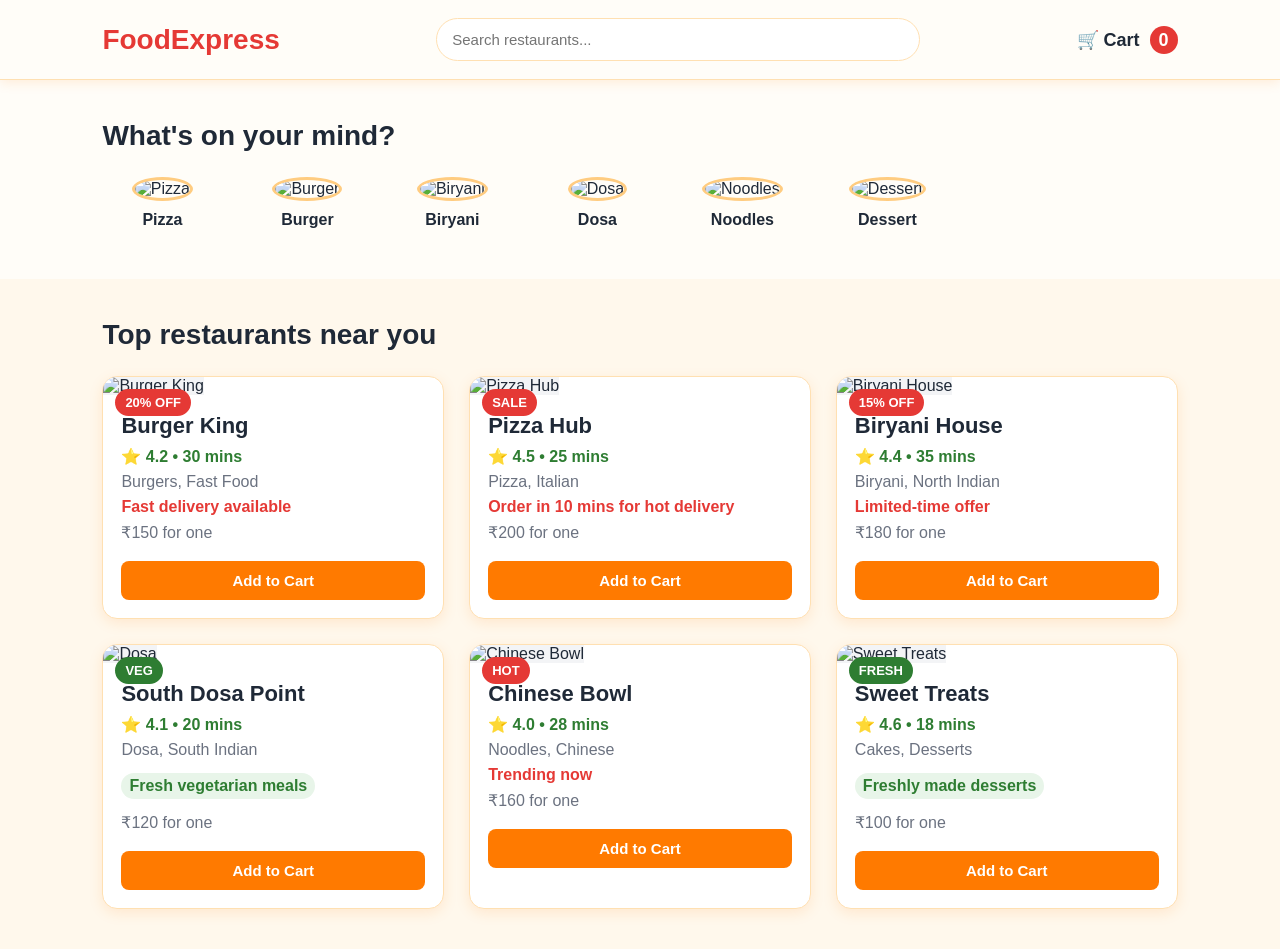
==== index.html @ c5f74e5d "complete swiggy ui clone" ====
<!DOCTYPE html>
<html lang="en">
<head>
  <meta charset="UTF-8" />
  <meta name="viewport" content="width=device-width, initial-scale=1.0" />
  <title>Food Delivery Website</title>
  <link rel="stylesheet" href="style.css" />
  <script src="script.js" defer></script>
</head>
<body>

  <header class="navbar">
    <div class="logo">FoodExpress</div>

    <div class="search-box">
      <input type="text" id="searchInput" placeholder="Search restaurants..." />
    </div>

    <div class="cart" onclick="toggleCart()">
      🛒 Cart <span id="cartCount">0</span>
    </div>
  </header>

  <div class="cart-box" id="cartBox">
    <div class="cart-header">
      <h2>Your Cart</h2>
      <button onclick="toggleCart()" class="close-btn">X</button>
    </div>

    <div id="cartItems">
      <p class="empty-cart">Your cart is empty.</p>
    </div>
  </div>

  <section class="categories">
    <h2>What's on your mind?</h2>

    <div class="category-container">
      <div class="category-card">
        <img src="https://images.unsplash.com/photo-1513104890138-7c749659a591?w=400&auto=format&fit=crop" alt="Pizza">
        <p>Pizza</p>
      </div>

      <div class="category-card">
        <img src="https://images.unsplash.com/photo-1568901346375-23c9450c58cd?w=400&auto=format&fit=crop" alt="Burger">
        <p>Burger</p>
      </div>

      <div class="category-card">
        <img src="https://images.unsplash.com/photo-1589302168068-964664d93dc0?w=400&auto=format&fit=crop" alt="Biryani">
        <p>Biryani</p>
      </div>

      <div class="category-card">
        <img src="https://images.unsplash.com/photo-1630383249896-424e482df921?w=400&auto=format&fit=crop" alt="Dosa">
        <p>Dosa</p>
      </div>

      <div class="category-card">
        <img src="https://images.unsplash.com/photo-1563379926898-05f4575a45d8?w=400&auto=format&fit=crop" alt="Noodles">
        <p>Noodles</p>
      </div>

      <div class="category-card">
        <img src="https://images.unsplash.com/photo-1551024506-0bccd828d307?w=400&auto=format&fit=crop" alt="Dessert">
        <p>Dessert</p>
      </div>
    </div>
  </section>

  <section class="restaurants">
    <h2>Top restaurants near you</h2>

    <div class="restaurant-grid">

      <div class="restaurant-card" data-name="Burger King">
        <div class="image-box">
          <span class="sale-tag">20% OFF</span>
          <img src="https://images.unsplash.com/photo-1550547660-d9450f859349?w=600&auto=format&fit=crop" alt="Burger King">
        </div>
        <div class="card-content">
          <h3>Burger King</h3>
          <p class="rating">⭐ 4.2 • 30 mins</p>
          <p>Burgers, Fast Food</p>
          <p class="timer">Fast delivery available</p>
          <p>₹150 for one</p>
          <button onclick="addToCart('Burger King', 150)">Add to Cart</button>
        </div>
      </div>

      <div class="restaurant-card" data-name="Pizza Hub">
        <div class="image-box">
          <span class="sale-tag">SALE</span>
          <img src="https://images.unsplash.com/photo-1513104890138-7c749659a591?w=600&auto=format&fit=crop" alt="Pizza Hub">
        </div>
        <div class="card-content">
          <h3>Pizza Hub</h3>
          <p class="rating">⭐ 4.5 • 25 mins</p>
          <p>Pizza, Italian</p>
          <p class="timer">Order in 10 mins for hot delivery</p>
          <p>₹200 for one</p>
          <button onclick="addToCart('Pizza Hub', 200)">Add to Cart</button>
        </div>
      </div>

      <div class="restaurant-card" data-name="Biryani House">
        <div class="image-box">
          <span class="sale-tag">15% OFF</span>
          <img src="https://images.unsplash.com/photo-1589302168068-964664d93dc0?w=600&auto=format&fit=crop" alt="Biryani House">
        </div>
        <div class="card-content">
          <h3>Biryani House</h3>
          <p class="rating">⭐ 4.4 • 35 mins</p>
          <p>Biryani, North Indian</p>
          <p class="timer">Limited-time offer</p>
          <p>₹180 for one</p>
          <button onclick="addToCart('Biryani House', 180)">Add to Cart</button>
        </div>
      </div>

      <div class="restaurant-card" data-name="South Dosa Point">
        <div class="image-box">
          <span class="veg-tag">VEG</span>
          <img src="https://images.unsplash.com/photo-1630383249896-424e482df921?w=600&auto=format&fit=crop" alt="Dosa">
        </div>
        <div class="card-content">
          <h3>South Dosa Point</h3>
          <p class="rating">⭐ 4.1 • 20 mins</p>
          <p>Dosa, South Indian</p>
          <p class="fresh">Fresh vegetarian meals</p>
          <p>₹120 for one</p>
          <button onclick="addToCart('South Dosa Point', 120)">Add to Cart</button>
        </div>
      </div>

      <div class="restaurant-card" data-name="Chinese Bowl">
        <div class="image-box">
          <span class="sale-tag">HOT</span>
          <img src="https://images.unsplash.com/photo-1569718212165-3a8278d5f624?w=600&auto=format&fit=crop" alt="Chinese Bowl">
        </div>
        <div class="card-content">
          <h3>Chinese Bowl</h3>
          <p class="rating">⭐ 4.0 • 28 mins</p>
          <p>Noodles, Chinese</p>
          <p class="timer">Trending now</p>
          <p>₹160 for one</p>
          <button onclick="addToCart('Chinese Bowl', 160)">Add to Cart</button>
        </div>
      </div>

      <div class="restaurant-card" data-name="Sweet Treats">
        <div class="image-box">
          <span class="veg-tag">FRESH</span>
          <img src="https://images.unsplash.com/photo-1488477181946-6428a0291777?w=600&auto=format&fit=crop" alt="Sweet Treats">
        </div>
        <div class="card-content">
          <h3>Sweet Treats</h3>
          <p class="rating">⭐ 4.6 • 18 mins</p>
          <p>Cakes, Desserts</p>
          <p class="fresh">Freshly made desserts</p>
          <p>₹100 for one</p>
          <button onclick="addToCart('Sweet Treats', 100)">Add to Cart</button>
        </div>
      </div>

    </div>
  </section>

</body>
</html>
---- style.css ----
* {
  margin: 0;
  padding: 0;
  box-sizing: border-box;
}

:root {
  --primary-orange: #ff7a00;
  --primary-orange-dark: #e86d00;
  --tomato-red: #e53935;
  --tomato-red-dark: #c62828;
  --leaf-green: #2e7d32;
  --leaf-green-light: #e8f5e9;
  --soft-cream: #fff8ec;
  --off-white: #fffdf8;
  --dark-text: #1f2937;
  --gray-text: #6b7280;
  --border-light: #ffe0b2;
}

body {
  font-family: Arial, sans-serif;
  background-color: var(--soft-cream);
  color: var(--dark-text);
}

/* Navbar */
.navbar {
  width: 100%;
  background-color: var(--off-white);
  padding: 18px 8%;
  display: flex;
  align-items: center;
  justify-content: space-between;
  position: sticky;
  top: 0;
  z-index: 100;
  box-shadow: 0 2px 12px rgba(255, 122, 0, 0.14);
  border-bottom: 1px solid var(--border-light);
}

.logo {
  font-size: 28px;
  font-weight: bold;
  color: var(--tomato-red);
}

.search-box {
  width: 45%;
}

.search-box input {
  width: 100%;
  padding: 12px 15px;
  border: 1px solid var(--border-light);
  border-radius: 25px;
  outline: none;
  font-size: 15px;
  background-color: #ffffff;
}

.search-box input:focus {
  border-color: var(--primary-orange);
  box-shadow: 0 0 0 3px rgba(255, 122, 0, 0.18);
}

.cart {
  font-size: 18px;
  font-weight: bold;
  cursor: pointer;
}

#cartCount {
  background-color: var(--tomato-red);
  color: white;
  padding: 4px 9px;
  border-radius: 50%;
  margin-left: 5px;
}

/* Cart Box */
.cart-box {
  position: fixed;
  top: 80px;
  right: 8%;
  width: 330px;
  max-height: 430px;
  overflow-y: auto;
  background-color: white;
  border-radius: 14px;
  box-shadow: 0 8px 25px rgba(229, 57, 53, 0.22);
  padding: 18px;
  z-index: 200;
  display: none;
  border: 1px solid #ffcdd2;
}

.cart-box.active {
  display: block;
}

.cart-header {
  display: flex;
  justify-content: space-between;
  align-items: center;
  margin-bottom: 16px;
}

.cart-header h2 {
  font-size: 22px;
}

.close-btn {
  background-color: var(--tomato-red);
  color: white;
  border: none;
  padding: 7px 11px;
  border-radius: 50%;
  cursor: pointer;
  font-weight: bold;
}

.close-btn:hover {
  background-color: var(--tomato-red-dark);
}

.empty-cart {
  text-align: center;
  color: var(--gray-text);
  padding: 20px 0;
}

.cart-item {
  background-color: #fff7ed;
  border: 1px solid var(--border-light);
  border-radius: 10px;
  padding: 12px;
  margin-bottom: 12px;
}

.cart-item h4 {
  margin-bottom: 6px;
}

.cart-item p {
  color: var(--gray-text);
  margin-bottom: 10px;
}

.remove-btn {
  background-color: var(--tomato-red);
  color: white;
  border: none;
  padding: 8px 13px;
  border-radius: 7px;
  cursor: pointer;
  font-weight: bold;
}

.remove-btn:hover {
  background-color: var(--tomato-red-dark);
}

.cart-total {
  margin-top: 15px;
  padding-top: 12px;
  border-top: 1px solid var(--border-light);
  font-size: 18px;
  font-weight: bold;
  text-align: right;
}

/* Categories */
.categories {
  padding: 40px 8%;
  background-color: var(--off-white);
}

.categories h2,
.restaurants h2 {
  font-size: 28px;
  margin-bottom: 25px;
}

.category-container {
  display: flex;
  gap: 25px;
  overflow-x: auto;
  padding-bottom: 10px;
}

.category-container::-webkit-scrollbar {
  height: 6px;
}

.category-container::-webkit-scrollbar-thumb {
  background-color: var(--primary-orange);
  border-radius: 10px;
}

.category-card {
  min-width: 120px;
  text-align: center;
  cursor: pointer;
}

.category-card img {
  width: 95px;
  height: 95px;
  border-radius: 50%;
  object-fit: cover;
  border: 3px solid #ffcc80;
  transition: transform 0.3s, box-shadow 0.3s;
}

.category-card img:hover {
  transform: scale(1.08);
  box-shadow: 0 6px 16px rgba(255, 122, 0, 0.25);
}

.category-card p {
  margin-top: 10px;
  font-weight: bold;
}

/* Restaurants */
.restaurants {
  padding: 40px 8%;
}

.restaurant-grid {
  display: grid;
  grid-template-columns: repeat(3, 1fr);
  gap: 25px;
}

.restaurant-card {
  background-color: white;
  border-radius: 15px;
  overflow: hidden;
  box-shadow: 0 4px 14px rgba(255, 122, 0, 0.13);
  transition: transform 0.3s, box-shadow 0.3s;
  border: 1px solid var(--border-light);
}

.restaurant-card:hover {
  transform: translateY(-8px);
  box-shadow: 0 8px 22px rgba(255, 122, 0, 0.22);
}

.image-box {
  position: relative;
}

.restaurant-card img {
  width: 100%;
  height: 200px;
  object-fit: cover;
  background-color: #f3f4f6;
}

.sale-tag {
  position: absolute;
  top: 12px;
  left: 12px;
  background-color: var(--tomato-red);
  color: white;
  padding: 6px 10px;
  border-radius: 20px;
  font-size: 13px;
  font-weight: bold;
  z-index: 2;
}

.veg-tag {
  position: absolute;
  top: 12px;
  left: 12px;
  background-color: var(--leaf-green);
  color: white;
  padding: 6px 10px;
  border-radius: 20px;
  font-size: 13px;
  font-weight: bold;
  z-index: 2;
}

.card-content {
  padding: 18px;
}

.card-content h3 {
  font-size: 22px;
  margin-bottom: 8px;
}

.card-content p {
  margin: 7px 0;
  color: var(--gray-text);
}

.rating {
  color: var(--leaf-green) !important;
  font-weight: bold;
}

.timer {
  color: var(--tomato-red) !important;
  font-weight: bold;
}

.fresh {
  color: var(--leaf-green) !important;
  background-color: var(--leaf-green-light);
  display: inline-block;
  padding: 4px 8px;
  border-radius: 20px;
  font-weight: bold;
}

.card-content button {
  margin-top: 12px;
  width: 100%;
  padding: 11px;
  background-color: var(--primary-orange);
  color: white;
  border: none;
  border-radius: 8px;
  cursor: pointer;
  font-weight: bold;
  font-size: 15px;
}

.card-content button:hover {
  background-color: var(--primary-orange-dark);
}

/* Responsive */
@media (max-width: 900px) {
  .restaurant-grid {
    grid-template-columns: repeat(2, 1fr);
  }

  .search-box {
    width: 40%;
  }
}

@media (max-width: 600px) {
  .navbar {
    flex-direction: column;
    gap: 15px;
    padding: 15px;
  }

  .search-box {
    width: 100%;
  }

  .cart-box {
    top: 150px;
    right: 5%;
    width: 90%;
  }

  .restaurant-grid {
    grid-template-columns: 1fr;
  }

  .categories,
  .restaurants {
    padding: 30px 5%;
  }

  .categories h2,
  .restaurants h2 {
    font-size: 24px;
  }
}
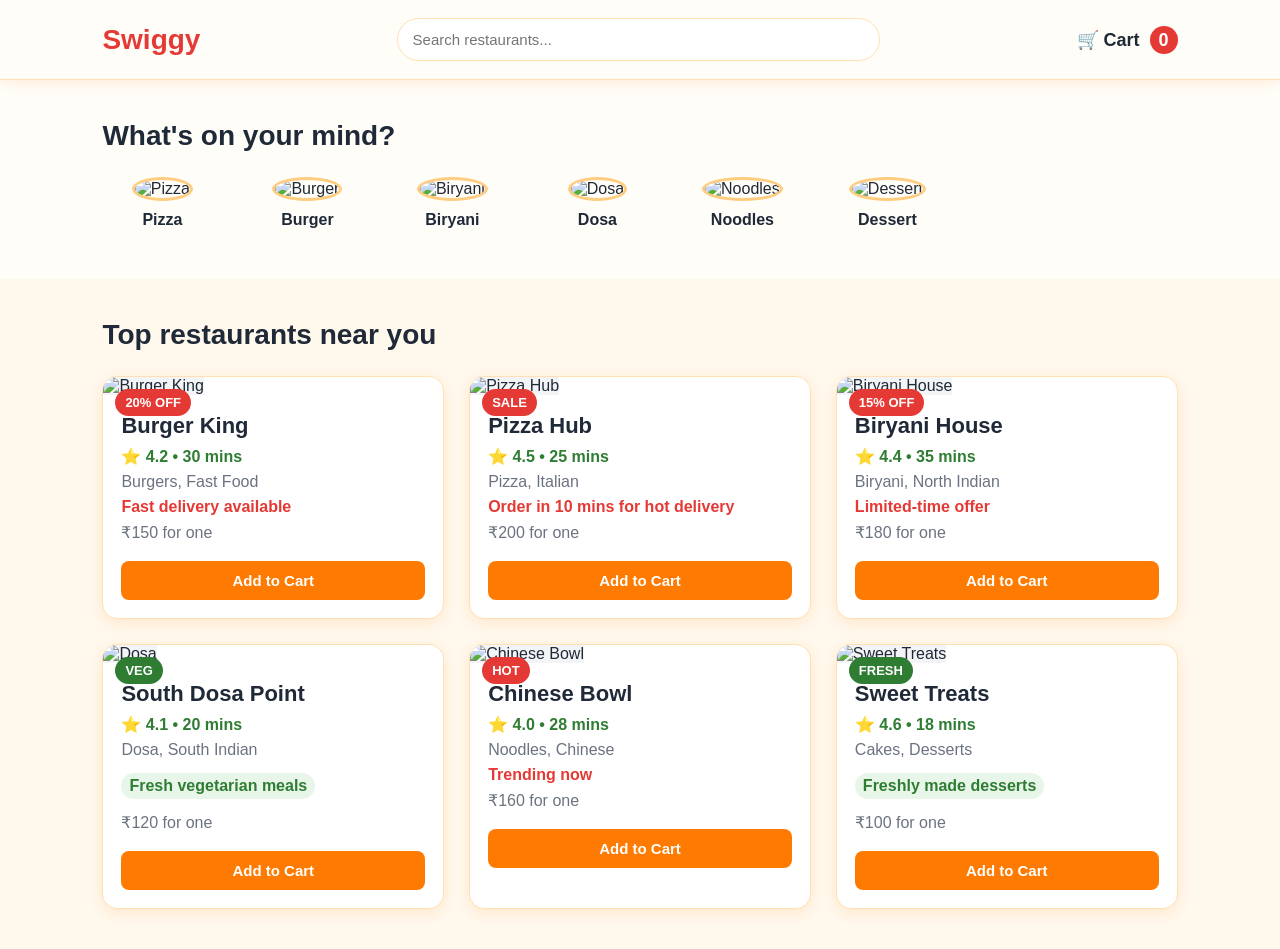
==== commit 8ee50efa: "change logo name to swiggy" ====
--- a/index.html
+++ b/index.html
@@ -10,7 +10,7 @@
 <body>
 
   <header class="navbar">
-    <div class="logo">FoodExpress</div>
+    <div class="logo">Swiggy</div>
 
     <div class="search-box">
       <input type="text" id="searchInput" placeholder="Search restaurants..." />
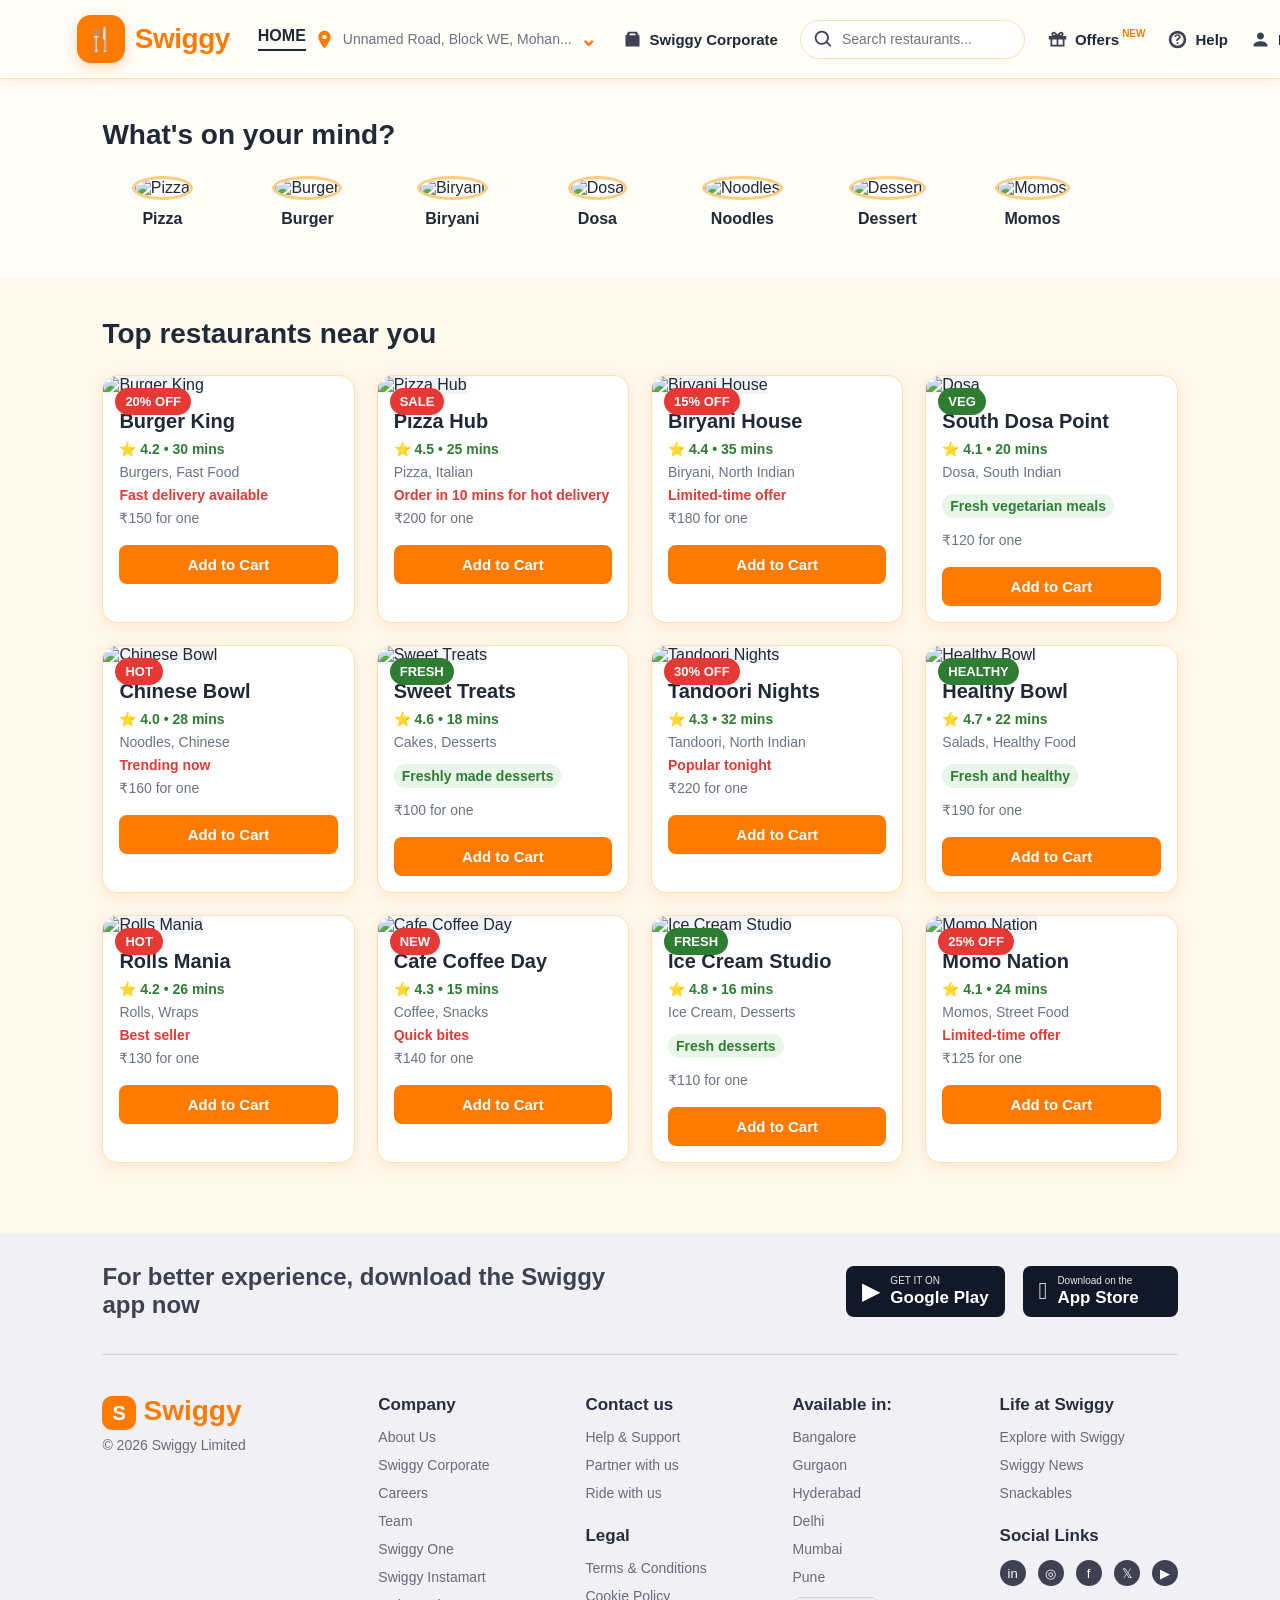
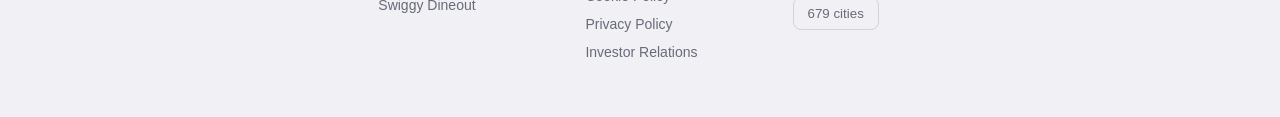
==== commit 46c3f665: "finalize swiggy ui clone" ====
--- a/index.html
+++ b/index.html
@@ -3,21 +3,91 @@
 <head>
   <meta charset="UTF-8" />
   <meta name="viewport" content="width=device-width, initial-scale=1.0" />
-  <title>Food Delivery Website</title>
+  <title>Swiggy UI Clone</title>
   <link rel="stylesheet" href="style.css" />
   <script src="script.js" defer></script>
 </head>
 <body>
 
   <header class="navbar">
-    <div class="logo">Swiggy</div>
-
-    <div class="search-box">
-      <input type="text" id="searchInput" placeholder="Search restaurants..." />
-    </div>
-
-    <div class="cart" onclick="toggleCart()">
-      🛒 Cart <span id="cartCount">0</span>
+    <div class="nav-left">
+      <div class="brand">
+        <div class="brand-icon">
+          <span>🍴</span>
+        </div>
+        <div class="brand-name">Swiggy</div>
+      </div>
+
+      <div class="home-location">
+        <span class="home-link">HOME</span>
+
+        <span class="location-icon">
+          <svg viewBox="0 0 24 24">
+            <path d="M12 2C8.1 2 5 5.1 5 9c0 5.2 7 13 7 13s7-7.8 7-13c0-3.9-3.1-7-7-7zm0 9.5c-1.4 0-2.5-1.1-2.5-2.5S10.6 6.5 12 6.5s2.5 1.1 2.5 2.5S13.4 11.5 12 11.5z"/>
+          </svg>
+        </span>
+
+        <span class="location-text">Unnamed Road, Block WE, Mohan...</span>
+        <span class="down-arrow">⌄</span>
+      </div>
+    </div>
+
+    <div class="nav-right">
+      <div class="nav-item">
+        <span class="nav-icon">
+          <svg viewBox="0 0 24 24">
+            <path d="M4 7h16v13H4V7zm3-4h10l2 4H5l2-4zm2 2-.7 2h7.4L15 5H9z"/>
+          </svg>
+        </span>
+        <span>Swiggy Corporate</span>
+      </div>
+
+      <div class="nav-search">
+        <span class="nav-icon">
+          <svg viewBox="0 0 24 24">
+            <path d="M10 2a8 8 0 105.3 14l4.4 4.4 1.4-1.4-4.4-4.4A8 8 0 0010 2zm0 2a6 6 0 110 12 6 6 0 010-12z"/>
+          </svg>
+        </span>
+        <input type="text" id="searchInput" placeholder="Search restaurants..." />
+      </div>
+
+      <div class="nav-item">
+        <span class="nav-icon">
+          <svg viewBox="0 0 24 24">
+            <path d="M20 12v8H4v-8H2V8h4.2C5.5 7.4 5 6.6 5 5.7 5 4.2 6.2 3 7.7 3c1.4 0 2.5 1 4.3 3.1C13.8 4 14.9 3 16.3 3 17.8 3 19 4.2 19 5.7c0 .9-.5 1.7-1.2 2.3H22v4h-2zM6 18h5v-6H6v6zm7 0h5v-6h-5v6zM7.7 5C7.3 5 7 5.3 7 5.7c0 .7.8 1.2 2.8 1.2C8.8 5.7 8.2 5 7.7 5zm8.6 0c-.5 0-1.1.7-2.1 1.9 2 0 2.8-.5 2.8-1.2 0-.4-.3-.7-.7-.7z"/>
+          </svg>
+        </span>
+        <span>Offers</span>
+        <span class="new-tag">NEW</span>
+      </div>
+
+      <div class="nav-item">
+        <span class="nav-icon">
+          <svg viewBox="0 0 24 24">
+            <path d="M12 2a10 10 0 100 20 10 10 0 000-20zm0 17a7 7 0 110-14 7 7 0 010 14zm-1-4h2v2h-2v-2zm1-9c-2 0-3.5 1.2-3.5 3h2c0-.7.6-1.2 1.4-1.2.9 0 1.5.5 1.5 1.3 0 .7-.4 1-1.2 1.5-1.2.7-1.8 1.5-1.8 3h1.9c0-.8.3-1.2 1.2-1.7 1.1-.7 2-1.4 2-2.8C15.5 7.2 14 6 12 6z"/>
+          </svg>
+        </span>
+        <span>Help</span>
+      </div>
+
+      <div class="nav-item">
+        <span class="nav-icon">
+          <svg viewBox="0 0 24 24">
+            <path d="M12 12c2.2 0 4-1.8 4-4s-1.8-4-4-4-4 1.8-4 4 1.8 4 4 4zm0 2c-3.3 0-8 1.7-8 5v1h16v-1c0-3.3-4.7-5-8-5z"/>
+          </svg>
+        </span>
+        <span>Profile</span>
+      </div>
+
+      <div class="nav-item cart" onclick="toggleCart()">
+        <span class="nav-icon">
+          <svg viewBox="0 0 24 24">
+            <path d="M7 18c-1.1 0-1.9.9-1.9 2S5.9 22 7 22s2-.9 2-2-.9-2-2-2zm10 0c-1.1 0-2 .9-2 2s.9 2 2 2 2-.9 2-2-.9-2-2-2zM7.2 14.5h8.9c.8 0 1.5-.4 1.8-1.1L21 6H6.2L5.7 4H2V2h5.2l1 4H21l-3.4 8.1c-.3.8-1.1 1.4-2 1.4H8.1L7 17h12v2H6.9c-1.5 0-2.5-1.6-1.8-2.9l2.1-1.6z"/>
+          </svg>
+        </span>
+        <span>Cart</span>
+        <span id="cartCount">0</span>
+      </div>
     </div>
   </header>
 
@@ -64,6 +134,11 @@
       <div class="category-card">
         <img src="https://images.unsplash.com/photo-1551024506-0bccd828d307?w=400&auto=format&fit=crop" alt="Dessert">
         <p>Dessert</p>
+      </div>
+
+      <div class="category-card">
+        <img src="https://images.unsplash.com/photo-1625220194771-7ebdea0b70b9?w=400&auto=format&fit=crop" alt="Momos">
+        <p>Momos</p>
       </div>
     </div>
   </section>
@@ -163,8 +238,180 @@
         </div>
       </div>
 
+      <div class="restaurant-card" data-name="Tandoori Nights">
+        <div class="image-box">
+          <span class="sale-tag">30% OFF</span>
+          <img src="https://images.unsplash.com/photo-1603894584373-5ac82b2ae398?w=600&auto=format&fit=crop" alt="Tandoori Nights">
+        </div>
+        <div class="card-content">
+          <h3>Tandoori Nights</h3>
+          <p class="rating">⭐ 4.3 • 32 mins</p>
+          <p>Tandoori, North Indian</p>
+          <p class="timer">Popular tonight</p>
+          <p>₹220 for one</p>
+          <button onclick="addToCart('Tandoori Nights', 220)">Add to Cart</button>
+        </div>
+      </div>
+
+      <div class="restaurant-card" data-name="Healthy Bowl">
+        <div class="image-box">
+          <span class="veg-tag">HEALTHY</span>
+          <img src="https://images.unsplash.com/photo-1512621776951-a57141f2eefd?w=600&auto=format&fit=crop" alt="Healthy Bowl">
+        </div>
+        <div class="card-content">
+          <h3>Healthy Bowl</h3>
+          <p class="rating">⭐ 4.7 • 22 mins</p>
+          <p>Salads, Healthy Food</p>
+          <p class="fresh">Fresh and healthy</p>
+          <p>₹190 for one</p>
+          <button onclick="addToCart('Healthy Bowl', 190)">Add to Cart</button>
+        </div>
+      </div>
+
+      <div class="restaurant-card" data-name="Rolls Mania">
+        <div class="image-box">
+          <span class="sale-tag">HOT</span>
+          <img src="https://images.unsplash.com/photo-1626700051175-6818013e1d4f?w=600&auto=format&fit=crop" alt="Rolls Mania">
+        </div>
+        <div class="card-content">
+          <h3>Rolls Mania</h3>
+          <p class="rating">⭐ 4.2 • 26 mins</p>
+          <p>Rolls, Wraps</p>
+          <p class="timer">Best seller</p>
+          <p>₹130 for one</p>
+          <button onclick="addToCart('Rolls Mania', 130)">Add to Cart</button>
+        </div>
+      </div>
+
+      <div class="restaurant-card" data-name="Cafe Coffee Day">
+        <div class="image-box">
+          <span class="sale-tag">NEW</span>
+          <img src="https://images.unsplash.com/photo-1495474472287-4d71bcdd2085?w=600&auto=format&fit=crop" alt="Cafe Coffee Day">
+        </div>
+        <div class="card-content">
+          <h3>Cafe Coffee Day</h3>
+          <p class="rating">⭐ 4.3 • 15 mins</p>
+          <p>Coffee, Snacks</p>
+          <p class="timer">Quick bites</p>
+          <p>₹140 for one</p>
+          <button onclick="addToCart('Cafe Coffee Day', 140)">Add to Cart</button>
+        </div>
+      </div>
+
+      <div class="restaurant-card" data-name="Ice Cream Studio">
+        <div class="image-box">
+          <span class="veg-tag">FRESH</span>
+          <img src="https://images.unsplash.com/photo-1563805042-7684c019e1cb?w=600&auto=format&fit=crop" alt="Ice Cream Studio">
+        </div>
+        <div class="card-content">
+          <h3>Ice Cream Studio</h3>
+          <p class="rating">⭐ 4.8 • 16 mins</p>
+          <p>Ice Cream, Desserts</p>
+          <p class="fresh">Fresh desserts</p>
+          <p>₹110 for one</p>
+          <button onclick="addToCart('Ice Cream Studio', 110)">Add to Cart</button>
+        </div>
+      </div>
+
+      <div class="restaurant-card" data-name="Momo Nation">
+        <div class="image-box">
+          <span class="sale-tag">25% OFF</span>
+          <img src="https://images.unsplash.com/photo-1625220194771-7ebdea0b70b9?w=600&auto=format&fit=crop" alt="Momo Nation">
+        </div>
+        <div class="card-content">
+          <h3>Momo Nation</h3>
+          <p class="rating">⭐ 4.1 • 24 mins</p>
+          <p>Momos, Street Food</p>
+          <p class="timer">Limited-time offer</p>
+          <p>₹125 for one</p>
+          <button onclick="addToCart('Momo Nation', 125)">Add to Cart</button>
+        </div>
+      </div>
+
     </div>
   </section>
+
+  <footer class="footer">
+    <div class="app-download">
+      <h2>For better experience, download the Swiggy app now</h2>
+
+      <div class="store-buttons">
+        <div class="store-btn">
+          <span>▶</span>
+          <div>
+            <p>GET IT ON</p>
+            <h3>Google Play</h3>
+          </div>
+        </div>
+
+        <div class="store-btn">
+          <span></span>
+          <div>
+            <p>Download on the</p>
+            <h3>App Store</h3>
+          </div>
+        </div>
+      </div>
+    </div>
+
+    <div class="footer-content">
+      <div class="footer-brand">
+        <h2><span class="footer-icon">S</span> Swiggy</h2>
+        <p>© 2026 Swiggy Limited</p>
+      </div>
+
+      <div class="footer-column">
+        <h3>Company</h3>
+        <a href="#">About Us</a>
+        <a href="#">Swiggy Corporate</a>
+        <a href="#">Careers</a>
+        <a href="#">Team</a>
+        <a href="#">Swiggy One</a>
+        <a href="#">Swiggy Instamart</a>
+        <a href="#">Swiggy Dineout</a>
+      </div>
+
+      <div class="footer-column">
+        <h3>Contact us</h3>
+        <a href="#">Help & Support</a>
+        <a href="#">Partner with us</a>
+        <a href="#">Ride with us</a>
+
+        <h3 class="footer-subtitle">Legal</h3>
+        <a href="#">Terms & Conditions</a>
+        <a href="#">Cookie Policy</a>
+        <a href="#">Privacy Policy</a>
+        <a href="#">Investor Relations</a>
+      </div>
+
+      <div class="footer-column">
+        <h3>Available in:</h3>
+        <a href="#">Bangalore</a>
+        <a href="#">Gurgaon</a>
+        <a href="#">Hyderabad</a>
+        <a href="#">Delhi</a>
+        <a href="#">Mumbai</a>
+        <a href="#">Pune</a>
+        <button class="city-btn">679 cities</button>
+      </div>
+
+      <div class="footer-column">
+        <h3>Life at Swiggy</h3>
+        <a href="#">Explore with Swiggy</a>
+        <a href="#">Swiggy News</a>
+        <a href="#">Snackables</a>
+
+        <h3 class="footer-subtitle">Social Links</h3>
+        <div class="social-links">
+          <span>in</span>
+          <span>◎</span>
+          <span>f</span>
+          <span>𝕏</span>
+          <span>▶</span>
+        </div>
+      </div>
+    </div>
+  </footer>
 
 </body>
 </html>
--- a/style.css
+++ b/style.css
@@ -28,7 +28,7 @@
 .navbar {
   width: 100%;
   background-color: var(--off-white);
-  padding: 18px 8%;
+  padding: 15px 6%;
   display: flex;
   align-items: center;
   justify-content: space-between;
@@ -37,51 +37,163 @@
   z-index: 100;
   box-shadow: 0 2px 12px rgba(255, 122, 0, 0.14);
   border-bottom: 1px solid var(--border-light);
-}
-
-.logo {
+  gap: 25px;
+}
+
+.nav-left {
+  display: flex;
+  align-items: center;
+  gap: 28px;
+}
+
+.brand {
+  display: flex;
+  align-items: center;
+  gap: 10px;
+}
+
+.brand-icon {
+  width: 48px;
+  height: 48px;
+  background-color: var(--primary-orange);
+  color: white;
+  border-radius: 14px;
+  display: flex;
+  align-items: center;
+  justify-content: center;
+  font-size: 23px;
+  box-shadow: 0 5px 14px rgba(255, 122, 0, 0.25);
+}
+
+.brand-name {
   font-size: 28px;
-  font-weight: bold;
-  color: var(--tomato-red);
-}
-
-.search-box {
-  width: 45%;
-}
-
-.search-box input {
-  width: 100%;
-  padding: 12px 15px;
+  font-weight: 800;
+  color: var(--primary-orange);
+  letter-spacing: -0.5px;
+}
+
+.home-location {
+  display: flex;
+  align-items: center;
+  gap: 8px;
+}
+
+.home-link {
+  font-weight: 800;
+  color: var(--dark-text);
+  border-bottom: 2px solid var(--dark-text);
+  padding-bottom: 4px;
+}
+
+.location-icon svg,
+.nav-icon svg {
+  width: 21px;
+  height: 21px;
+  fill: currentColor;
+  display: block;
+}
+
+.location-icon {
+  color: var(--primary-orange);
+  display: flex;
+  align-items: center;
+}
+
+.location-text {
+  color: var(--gray-text);
+  font-size: 14px;
+  max-width: 230px;
+  white-space: nowrap;
+  overflow: hidden;
+  text-overflow: ellipsis;
+}
+
+.down-arrow {
+  color: var(--primary-orange);
+  font-size: 20px;
+  font-weight: bold;
+}
+
+.nav-right {
+  display: flex;
+  align-items: center;
+  gap: 22px;
+}
+
+.nav-item {
+  display: flex;
+  align-items: center;
+  gap: 7px;
+  font-size: 15px;
+  font-weight: 700;
+  cursor: pointer;
+  color: var(--dark-text);
+  white-space: nowrap;
+  transition: color 0.2s ease;
+}
+
+.nav-item:hover,
+.home-link:hover {
+  color: var(--primary-orange);
+}
+
+.nav-icon {
+  color: #3d4152;
+  display: flex;
+  align-items: center;
+}
+
+.nav-item:hover .nav-icon {
+  color: var(--primary-orange);
+}
+
+.nav-search {
+  display: flex;
+  align-items: center;
+  gap: 8px;
+  background-color: #ffffff;
   border: 1px solid var(--border-light);
   border-radius: 25px;
+  padding: 8px 12px;
+}
+
+.nav-search input {
+  border: none;
   outline: none;
-  font-size: 15px;
-  background-color: #ffffff;
-}
-
-.search-box input:focus {
+  background: transparent;
+  font-size: 14px;
+  width: 170px;
+}
+
+.nav-search:focus-within {
   border-color: var(--primary-orange);
   box-shadow: 0 0 0 3px rgba(255, 122, 0, 0.18);
 }
 
+.new-tag {
+  color: var(--primary-orange);
+  font-size: 10px;
+  font-weight: 800;
+  margin-left: -4px;
+  margin-top: -12px;
+}
+
 .cart {
-  font-size: 18px;
-  font-weight: bold;
   cursor: pointer;
 }
 
 #cartCount {
   background-color: var(--tomato-red);
   color: white;
-  padding: 4px 9px;
+  padding: 3px 8px;
   border-radius: 50%;
-  margin-left: 5px;
+  font-size: 13px;
 }
 
 /* Cart Box */
 .cart-box {
   position: fixed;
-  top: 80px;
+  top: 90px;
   right: 8%;
   width: 330px;
   max-height: 430px;
@@ -230,8 +342,8 @@
 
 .restaurant-grid {
   display: grid;
-  grid-template-columns: repeat(3, 1fr);
-  gap: 25px;
+  grid-template-columns: repeat(4, 1fr);
+  gap: 22px;
 }
 
 .restaurant-card {
@@ -254,7 +366,7 @@
 
 .restaurant-card img {
   width: 100%;
-  height: 200px;
+  height: 180px;
   object-fit: cover;
   background-color: #f3f4f6;
 }
@@ -286,17 +398,18 @@
 }
 
 .card-content {
-  padding: 18px;
+  padding: 16px;
 }
 
 .card-content h3 {
-  font-size: 22px;
+  font-size: 20px;
   margin-bottom: 8px;
 }
 
 .card-content p {
   margin: 7px 0;
   color: var(--gray-text);
+  font-size: 14px;
 }
 
 .rating {
@@ -335,36 +448,206 @@
   background-color: var(--primary-orange-dark);
 }
 
-/* Responsive */
-@media (max-width: 900px) {
+/* Footer */
+.footer {
+  background-color: #f0f0f5;
+  margin-top: 30px;
+  padding: 30px 8% 45px;
+  color: #3d4152;
+}
+
+.app-download {
+  display: flex;
+  align-items: center;
+  justify-content: space-between;
+  gap: 25px;
+  padding-bottom: 35px;
+  border-bottom: 1px solid #d4d5d9;
+}
+
+.app-download h2 {
+  font-size: 24px;
+  max-width: 520px;
+  color: #3d4152;
+}
+
+.store-buttons {
+  display: flex;
+  gap: 18px;
+  flex-wrap: wrap;
+}
+
+.store-btn {
+  background-color: #111827;
+  color: white;
+  display: flex;
+  align-items: center;
+  gap: 10px;
+  padding: 9px 16px;
+  border-radius: 8px;
+  min-width: 155px;
+  cursor: pointer;
+}
+
+.store-btn span {
+  font-size: 24px;
+}
+
+.store-btn p {
+  font-size: 10px;
+  margin-bottom: 2px;
+  color: #e5e7eb;
+}
+
+.store-btn h3 {
+  font-size: 17px;
+}
+
+.footer-content {
+  display: grid;
+  grid-template-columns: 1.4fr repeat(4, 1fr);
+  gap: 35px;
+  padding-top: 40px;
+}
+
+.footer-brand h2 {
+  color: var(--primary-orange);
+  font-size: 28px;
+  margin-bottom: 10px;
+}
+
+.footer-icon {
+  background-color: var(--primary-orange);
+  color: white;
+  padding: 6px 10px;
+  border-radius: 10px;
+  font-size: 20px;
+}
+
+.footer-brand p {
+  color: #686b78;
+  font-size: 14px;
+}
+
+.footer-column h3 {
+  font-size: 17px;
+  color: #282c3f;
+  margin-bottom: 14px;
+}
+
+.footer-column a {
+  display: block;
+  text-decoration: none;
+  color: #686b78;
+  margin-bottom: 12px;
+  font-size: 14px;
+}
+
+.footer-column a:hover {
+  color: var(--primary-orange);
+}
+
+.footer-subtitle {
+  margin-top: 25px;
+}
+
+.city-btn {
+  padding: 8px 14px;
+  border: 1px solid #d4d5d9;
+  background-color: transparent;
+  color: #686b78;
+  border-radius: 8px;
+  cursor: pointer;
+}
+
+.social-links {
+  display: flex;
+  gap: 12px;
+}
+
+.social-links span {
+  width: 26px;
+  height: 26px;
+  background-color: #3d4152;
+  color: white;
+  border-radius: 50%;
+  display: flex;
+  align-items: center;
+  justify-content: center;
+  font-size: 13px;
+  cursor: pointer;
+}
+
+/* Tablet */
+@media (max-width: 1024px) {
+  .navbar {
+    flex-wrap: wrap;
+  }
+
+  .nav-right {
+    flex-wrap: wrap;
+    gap: 18px;
+  }
+
   .restaurant-grid {
     grid-template-columns: repeat(2, 1fr);
   }
 
-  .search-box {
-    width: 40%;
-  }
-}
-
+  .app-download {
+    flex-direction: column;
+    align-items: flex-start;
+  }
+
+  .footer-content {
+    grid-template-columns: repeat(2, 1fr);
+  }
+}
+
+/* Mobile */
 @media (max-width: 600px) {
   .navbar {
     flex-direction: column;
+    align-items: flex-start;
+    padding: 15px;
+  }
+
+  .nav-left {
+    width: 100%;
+    flex-direction: column;
+    align-items: flex-start;
     gap: 15px;
-    padding: 15px;
-  }
-
-  .search-box {
+  }
+
+  .nav-right {
     width: 100%;
+    flex-direction: column;
+    align-items: flex-start;
+  }
+
+  .nav-search {
+    width: 100%;
+  }
+
+  .nav-search input {
+    width: 100%;
+  }
+
+  .location-text {
+    max-width: 180px;
   }
 
   .cart-box {
-    top: 150px;
+    top: 250px;
     right: 5%;
     width: 90%;
   }
 
   .restaurant-grid {
     grid-template-columns: 1fr;
+  }
+
+  .restaurant-card img {
+    height: 210px;
   }
 
   .categories,
@@ -376,4 +659,24 @@
   .restaurants h2 {
     font-size: 24px;
   }
+
+  .footer {
+    padding: 30px 5%;
+  }
+
+  .footer-content {
+    grid-template-columns: 1fr;
+  }
+
+  .app-download h2 {
+    font-size: 20px;
+  }
+
+  .store-buttons {
+    width: 100%;
+  }
+
+  .store-btn {
+    width: 100%;
+  }
 }
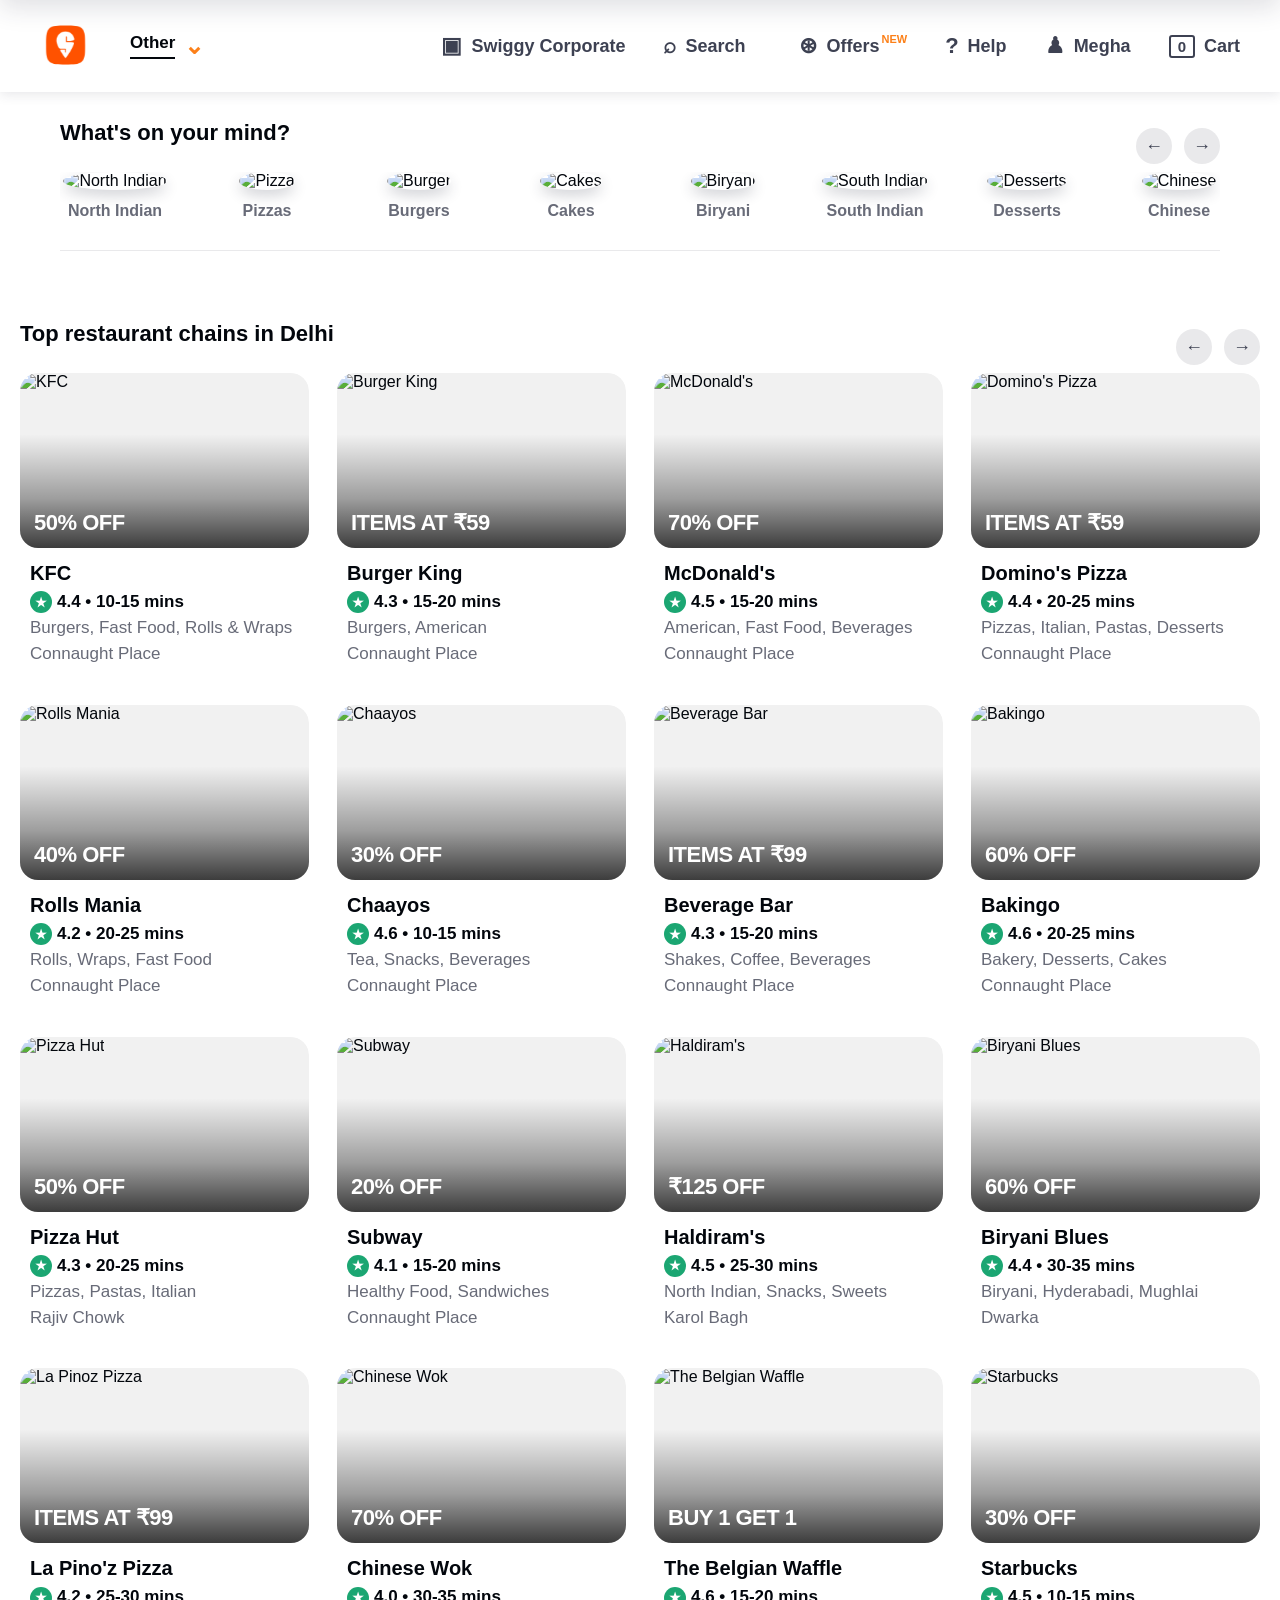
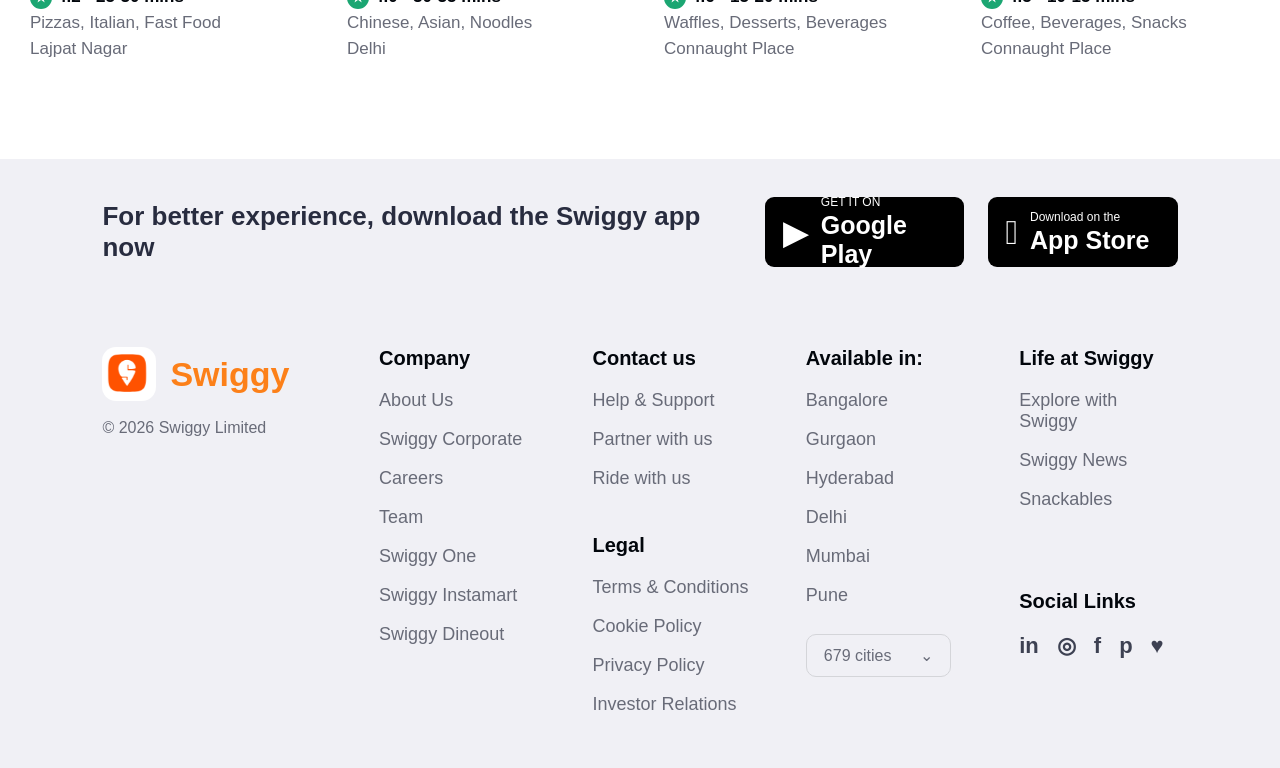
==== commit 18539c60: "Add correct Swiggy logo" ====
--- a/index.html
+++ b/index.html
@@ -10,86 +10,100 @@
 <body>
 
   <header class="navbar">
-    <div class="nav-left">
-      <div class="brand">
-        <div class="brand-icon">
-          <span>🍴</span>
-        </div>
-        <div class="brand-name">Swiggy</div>
-      </div>
-
-      <div class="home-location">
-        <span class="home-link">HOME</span>
-
-        <span class="location-icon">
-          <svg viewBox="0 0 24 24">
-            <path d="M12 2C8.1 2 5 5.1 5 9c0 5.2 7 13 7 13s7-7.8 7-13c0-3.9-3.1-7-7-7zm0 9.5c-1.4 0-2.5-1.1-2.5-2.5S10.6 6.5 12 6.5s2.5 1.1 2.5 2.5S13.4 11.5 12 11.5z"/>
-          </svg>
-        </span>
-
-        <span class="location-text">Unnamed Road, Block WE, Mohan...</span>
-        <span class="down-arrow">⌄</span>
-      </div>
-    </div>
-
-    <div class="nav-right">
-      <div class="nav-item">
-        <span class="nav-icon">
-          <svg viewBox="0 0 24 24">
-            <path d="M4 7h16v13H4V7zm3-4h10l2 4H5l2-4zm2 2-.7 2h7.4L15 5H9z"/>
-          </svg>
-        </span>
-        <span>Swiggy Corporate</span>
-      </div>
-
-      <div class="nav-search">
-        <span class="nav-icon">
-          <svg viewBox="0 0 24 24">
-            <path d="M10 2a8 8 0 105.3 14l4.4 4.4 1.4-1.4-4.4-4.4A8 8 0 0010 2zm0 2a6 6 0 110 12 6 6 0 010-12z"/>
-          </svg>
-        </span>
-        <input type="text" id="searchInput" placeholder="Search restaurants..." />
-      </div>
-
-      <div class="nav-item">
-        <span class="nav-icon">
-          <svg viewBox="0 0 24 24">
-            <path d="M20 12v8H4v-8H2V8h4.2C5.5 7.4 5 6.6 5 5.7 5 4.2 6.2 3 7.7 3c1.4 0 2.5 1 4.3 3.1C13.8 4 14.9 3 16.3 3 17.8 3 19 4.2 19 5.7c0 .9-.5 1.7-1.2 2.3H22v4h-2zM6 18h5v-6H6v6zm7 0h5v-6h-5v6zM7.7 5C7.3 5 7 5.3 7 5.7c0 .7.8 1.2 2.8 1.2C8.8 5.7 8.2 5 7.7 5zm8.6 0c-.5 0-1.1.7-2.1 1.9 2 0 2.8-.5 2.8-1.2 0-.4-.3-.7-.7-.7z"/>
-          </svg>
-        </span>
-        <span>Offers</span>
-        <span class="new-tag">NEW</span>
-      </div>
-
-      <div class="nav-item">
-        <span class="nav-icon">
-          <svg viewBox="0 0 24 24">
-            <path d="M12 2a10 10 0 100 20 10 10 0 000-20zm0 17a7 7 0 110-14 7 7 0 010 14zm-1-4h2v2h-2v-2zm1-9c-2 0-3.5 1.2-3.5 3h2c0-.7.6-1.2 1.4-1.2.9 0 1.5.5 1.5 1.3 0 .7-.4 1-1.2 1.5-1.2.7-1.8 1.5-1.8 3h1.9c0-.8.3-1.2 1.2-1.7 1.1-.7 2-1.4 2-2.8C15.5 7.2 14 6 12 6z"/>
-          </svg>
-        </span>
-        <span>Help</span>
-      </div>
-
-      <div class="nav-item">
-        <span class="nav-icon">
-          <svg viewBox="0 0 24 24">
-            <path d="M12 12c2.2 0 4-1.8 4-4s-1.8-4-4-4-4 1.8-4 4 1.8 4 4 4zm0 2c-3.3 0-8 1.7-8 5v1h16v-1c0-3.3-4.7-5-8-5z"/>
-          </svg>
-        </span>
-        <span>Profile</span>
-      </div>
-
-      <div class="nav-item cart" onclick="toggleCart()">
-        <span class="nav-icon">
-          <svg viewBox="0 0 24 24">
-            <path d="M7 18c-1.1 0-1.9.9-1.9 2S5.9 22 7 22s2-.9 2-2-.9-2-2-2zm10 0c-1.1 0-2 .9-2 2s.9 2 2 2 2-.9 2-2-.9-2-2-2zM7.2 14.5h8.9c.8 0 1.5-.4 1.8-1.1L21 6H6.2L5.7 4H2V2h5.2l1 4H21l-3.4 8.1c-.3.8-1.1 1.4-2 1.4H8.1L7 17h12v2H6.9c-1.5 0-2.5-1.6-1.8-2.9l2.1-1.6z"/>
-          </svg>
-        </span>
-        <span>Cart</span>
-        <span id="cartCount">0</span>
-      </div>
+    <div class="nav-container">
+
+      <div class="nav-left">
+        <div class="swiggy-logo">
+          <img src="swiggy-logo.png" alt="Swiggy Logo">
+        </div>
+
+        <div class="location-box">
+          <span class="location-name">Other</span>
+          <span class="down-arrow">⌄</span>
+        </div>
+      </div>
+
+      <div class="nav-right">
+        <div class="nav-item">
+          <span class="nav-icon">▣</span>
+          <span>Swiggy Corporate</span>
+        </div>
+
+        <div class="nav-item search-nav">
+          <span class="nav-icon">⌕</span>
+          <input type="text" id="searchInput" placeholder="Search">
+        </div>
+
+        <div class="nav-item">
+          <span class="nav-icon">⊛</span>
+          <span>Offers</span>
+          <span class="new-tag">NEW</span>
+        </div>
+
+        <div class="nav-item">
+          <span class="nav-icon">?</span>
+          <span>Help</span>
+        </div>
+
+        <div class="nav-item">
+          <span class="nav-icon">♟</span>
+          <span>Megha</span>
+        </div>
+
+        <div class="nav-item cart" onclick="toggleCart()">
+          <span class="cart-box-icon">0</span>
+          <span>Cart</span>
+        </div>
+      </div>
+
     </div>
   </header>
+
+  <div class="scroll-navbar" id="scrollNavbar">
+    <div class="scroll-navbar-inner">
+
+      <div class="sort-wrapper">
+        <button class="sort-btn" onclick="toggleSortDropdown()">
+          Sort By <span>⌄</span>
+        </button>
+
+        <div class="sort-dropdown" id="sortDropdown">
+          <label class="sort-option">
+            <span>Relevance<br>(Default)</span>
+            <input type="radio" name="sort" value="default" checked>
+          </label>
+
+          <label class="sort-option">
+            <span>Delivery Time</span>
+            <input type="radio" name="sort" value="time">
+          </label>
+
+          <label class="sort-option">
+            <span>Rating</span>
+            <input type="radio" name="sort" value="rating">
+          </label>
+
+          <label class="sort-option">
+            <span>Cost: Low to High</span>
+            <input type="radio" name="sort" value="low">
+          </label>
+
+          <label class="sort-option">
+            <span>Cost: High to Low</span>
+            <input type="radio" name="sort" value="high">
+          </label>
+
+          <button class="apply-btn" onclick="applySort()">Apply</button>
+        </div>
+      </div>
+
+      <div class="scroll-search">
+        <input type="text" id="scrollSearchInput" placeholder="Search for restaurant and food">
+        <span>⌕</span>
+      </div>
+
+    </div>
+  </div>
 
   <div class="cart-box" id="cartBox">
     <div class="cart-header">
@@ -103,17 +117,35 @@
   </div>
 
   <section class="categories">
-    <h2>What's on your mind?</h2>
-
-    <div class="category-container">
+    <div class="section-title-row">
+      <h2>What's on your mind?</h2>
+
+      <div class="category-arrows">
+        <button onclick="scrollCategories('left')">←</button>
+        <button onclick="scrollCategories('right')">→</button>
+      </div>
+    </div>
+
+    <div class="category-container" id="categoryContainer">
+
+      <div class="category-card">
+        <img src="https://images.unsplash.com/photo-1601050690597-df0568f70950?w=400&auto=format&fit=crop" alt="North Indian">
+        <p>North Indian</p>
+      </div>
+
       <div class="category-card">
         <img src="https://images.unsplash.com/photo-1513104890138-7c749659a591?w=400&auto=format&fit=crop" alt="Pizza">
-        <p>Pizza</p>
+        <p>Pizzas</p>
       </div>
 
       <div class="category-card">
         <img src="https://images.unsplash.com/photo-1568901346375-23c9450c58cd?w=400&auto=format&fit=crop" alt="Burger">
-        <p>Burger</p>
+        <p>Burgers</p>
+      </div>
+
+      <div class="category-card">
+        <img src="https://images.unsplash.com/photo-1578985545062-69928b1d9587?w=400&auto=format&fit=crop" alt="Cakes">
+        <p>Cakes</p>
       </div>
 
       <div class="category-card">
@@ -122,209 +154,266 @@
       </div>
 
       <div class="category-card">
-        <img src="https://images.unsplash.com/photo-1630383249896-424e482df921?w=400&auto=format&fit=crop" alt="Dosa">
-        <p>Dosa</p>
-      </div>
-
-      <div class="category-card">
-        <img src="https://images.unsplash.com/photo-1563379926898-05f4575a45d8?w=400&auto=format&fit=crop" alt="Noodles">
-        <p>Noodles</p>
-      </div>
-
-      <div class="category-card">
-        <img src="https://images.unsplash.com/photo-1551024506-0bccd828d307?w=400&auto=format&fit=crop" alt="Dessert">
-        <p>Dessert</p>
+        <img src="https://images.unsplash.com/photo-1630383249896-424e482df921?w=400&auto=format&fit=crop" alt="South Indian">
+        <p>South Indian</p>
+      </div>
+
+      <div class="category-card">
+        <img src="https://images.unsplash.com/photo-1551024506-0bccd828d307?w=400&auto=format&fit=crop" alt="Desserts">
+        <p>Desserts</p>
+      </div>
+
+      <div class="category-card">
+        <img src="https://images.unsplash.com/photo-1563379926898-05f4575a45d8?w=400&auto=format&fit=crop" alt="Chinese">
+        <p>Chinese</p>
       </div>
 
       <div class="category-card">
         <img src="https://images.unsplash.com/photo-1625220194771-7ebdea0b70b9?w=400&auto=format&fit=crop" alt="Momos">
         <p>Momos</p>
       </div>
+
+      <div class="category-card">
+        <img src="https://images.unsplash.com/photo-1626700051175-6818013e1d4f?w=400&auto=format&fit=crop" alt="Rolls">
+        <p>Rolls</p>
+      </div>
+
     </div>
   </section>
 
   <section class="restaurants">
-    <h2>Top restaurants near you</h2>
-
-    <div class="restaurant-grid">
-
-      <div class="restaurant-card" data-name="Burger King">
-        <div class="image-box">
-          <span class="sale-tag">20% OFF</span>
-          <img src="https://images.unsplash.com/photo-1550547660-d9450f859349?w=600&auto=format&fit=crop" alt="Burger King">
+    <div class="section-title-row">
+      <h2>Top restaurant chains in Delhi</h2>
+
+      <div class="category-arrows">
+        <button>←</button>
+        <button>→</button>
+      </div>
+    </div>
+
+    <div class="restaurant-grid" id="restaurantGrid">
+
+      <div class="restaurant-card" data-name="KFC" data-rating="4.4" data-time="15" data-cost="250" onclick="addToCart('KFC', 250)">
+        <div class="image-box">
+          <img src="https://images.unsplash.com/photo-1626645738196-c2a7c87a8f58?w=700&auto=format&fit=crop" alt="KFC">
+          <div class="image-gradient"></div>
+          <span class="offer-strip">50% OFF</span>
+        </div>
+        <div class="card-content">
+          <h3>KFC</h3>
+          <p class="rating"><span>★</span> 4.4 • 10-15 mins</p>
+          <p>Burgers, Fast Food, Rolls & Wraps</p>
+          <p>Connaught Place</p>
+        </div>
+      </div>
+
+      <div class="restaurant-card" data-name="Burger King" data-rating="4.3" data-time="20" data-cost="180" onclick="addToCart('Burger King', 180)">
+        <div class="image-box">
+          <img src="https://images.unsplash.com/photo-1568901346375-23c9450c58cd?w=700&auto=format&fit=crop" alt="Burger King">
+          <div class="image-gradient"></div>
+          <span class="offer-strip">ITEMS AT ₹59</span>
         </div>
         <div class="card-content">
           <h3>Burger King</h3>
-          <p class="rating">⭐ 4.2 • 30 mins</p>
-          <p>Burgers, Fast Food</p>
-          <p class="timer">Fast delivery available</p>
-          <p>₹150 for one</p>
-          <button onclick="addToCart('Burger King', 150)">Add to Cart</button>
-        </div>
-      </div>
-
-      <div class="restaurant-card" data-name="Pizza Hub">
-        <div class="image-box">
-          <span class="sale-tag">SALE</span>
-          <img src="https://images.unsplash.com/photo-1513104890138-7c749659a591?w=600&auto=format&fit=crop" alt="Pizza Hub">
-        </div>
-        <div class="card-content">
-          <h3>Pizza Hub</h3>
-          <p class="rating">⭐ 4.5 • 25 mins</p>
-          <p>Pizza, Italian</p>
-          <p class="timer">Order in 10 mins for hot delivery</p>
-          <p>₹200 for one</p>
-          <button onclick="addToCart('Pizza Hub', 200)">Add to Cart</button>
-        </div>
-      </div>
-
-      <div class="restaurant-card" data-name="Biryani House">
-        <div class="image-box">
-          <span class="sale-tag">15% OFF</span>
-          <img src="https://images.unsplash.com/photo-1589302168068-964664d93dc0?w=600&auto=format&fit=crop" alt="Biryani House">
-        </div>
-        <div class="card-content">
-          <h3>Biryani House</h3>
-          <p class="rating">⭐ 4.4 • 35 mins</p>
-          <p>Biryani, North Indian</p>
-          <p class="timer">Limited-time offer</p>
-          <p>₹180 for one</p>
-          <button onclick="addToCart('Biryani House', 180)">Add to Cart</button>
-        </div>
-      </div>
-
-      <div class="restaurant-card" data-name="South Dosa Point">
-        <div class="image-box">
-          <span class="veg-tag">VEG</span>
-          <img src="https://images.unsplash.com/photo-1630383249896-424e482df921?w=600&auto=format&fit=crop" alt="Dosa">
-        </div>
-        <div class="card-content">
-          <h3>South Dosa Point</h3>
-          <p class="rating">⭐ 4.1 • 20 mins</p>
-          <p>Dosa, South Indian</p>
-          <p class="fresh">Fresh vegetarian meals</p>
-          <p>₹120 for one</p>
-          <button onclick="addToCart('South Dosa Point', 120)">Add to Cart</button>
-        </div>
-      </div>
-
-      <div class="restaurant-card" data-name="Chinese Bowl">
-        <div class="image-box">
-          <span class="sale-tag">HOT</span>
-          <img src="https://images.unsplash.com/photo-1569718212165-3a8278d5f624?w=600&auto=format&fit=crop" alt="Chinese Bowl">
-        </div>
-        <div class="card-content">
-          <h3>Chinese Bowl</h3>
-          <p class="rating">⭐ 4.0 • 28 mins</p>
-          <p>Noodles, Chinese</p>
-          <p class="timer">Trending now</p>
-          <p>₹160 for one</p>
-          <button onclick="addToCart('Chinese Bowl', 160)">Add to Cart</button>
-        </div>
-      </div>
-
-      <div class="restaurant-card" data-name="Sweet Treats">
-        <div class="image-box">
-          <span class="veg-tag">FRESH</span>
-          <img src="https://images.unsplash.com/photo-1488477181946-6428a0291777?w=600&auto=format&fit=crop" alt="Sweet Treats">
-        </div>
-        <div class="card-content">
-          <h3>Sweet Treats</h3>
-          <p class="rating">⭐ 4.6 • 18 mins</p>
-          <p>Cakes, Desserts</p>
-          <p class="fresh">Freshly made desserts</p>
-          <p>₹100 for one</p>
-          <button onclick="addToCart('Sweet Treats', 100)">Add to Cart</button>
-        </div>
-      </div>
-
-      <div class="restaurant-card" data-name="Tandoori Nights">
-        <div class="image-box">
-          <span class="sale-tag">30% OFF</span>
-          <img src="https://images.unsplash.com/photo-1603894584373-5ac82b2ae398?w=600&auto=format&fit=crop" alt="Tandoori Nights">
-        </div>
-        <div class="card-content">
-          <h3>Tandoori Nights</h3>
-          <p class="rating">⭐ 4.3 • 32 mins</p>
-          <p>Tandoori, North Indian</p>
-          <p class="timer">Popular tonight</p>
-          <p>₹220 for one</p>
-          <button onclick="addToCart('Tandoori Nights', 220)">Add to Cart</button>
-        </div>
-      </div>
-
-      <div class="restaurant-card" data-name="Healthy Bowl">
-        <div class="image-box">
-          <span class="veg-tag">HEALTHY</span>
-          <img src="https://images.unsplash.com/photo-1512621776951-a57141f2eefd?w=600&auto=format&fit=crop" alt="Healthy Bowl">
-        </div>
-        <div class="card-content">
-          <h3>Healthy Bowl</h3>
-          <p class="rating">⭐ 4.7 • 22 mins</p>
-          <p>Salads, Healthy Food</p>
-          <p class="fresh">Fresh and healthy</p>
-          <p>₹190 for one</p>
-          <button onclick="addToCart('Healthy Bowl', 190)">Add to Cart</button>
-        </div>
-      </div>
-
-      <div class="restaurant-card" data-name="Rolls Mania">
-        <div class="image-box">
-          <span class="sale-tag">HOT</span>
-          <img src="https://images.unsplash.com/photo-1626700051175-6818013e1d4f?w=600&auto=format&fit=crop" alt="Rolls Mania">
+          <p class="rating"><span>★</span> 4.3 • 15-20 mins</p>
+          <p>Burgers, American</p>
+          <p>Connaught Place</p>
+        </div>
+      </div>
+
+      <div class="restaurant-card" data-name="McDonald's" data-rating="4.5" data-time="20" data-cost="200" onclick="addToCart('McDonald’s', 200)">
+        <div class="image-box">
+          <img src="https://images.unsplash.com/photo-1619881590738-a111d176d906?w=700&auto=format&fit=crop" alt="McDonald's">
+          <div class="image-gradient"></div>
+          <span class="offer-strip">70% OFF</span>
+        </div>
+        <div class="card-content">
+          <h3>McDonald's</h3>
+          <p class="rating"><span>★</span> 4.5 • 15-20 mins</p>
+          <p>American, Fast Food, Beverages</p>
+          <p>Connaught Place</p>
+        </div>
+      </div>
+
+      <div class="restaurant-card" data-name="Domino's Pizza" data-rating="4.4" data-time="25" data-cost="260" onclick="addToCart('Domino’s Pizza', 260)">
+        <div class="image-box">
+          <img src="https://images.unsplash.com/photo-1513104890138-7c749659a591?w=700&auto=format&fit=crop" alt="Domino's Pizza">
+          <div class="image-gradient"></div>
+          <span class="offer-strip">ITEMS AT ₹59</span>
+        </div>
+        <div class="card-content">
+          <h3>Domino's Pizza</h3>
+          <p class="rating"><span>★</span> 4.4 • 20-25 mins</p>
+          <p>Pizzas, Italian, Pastas, Desserts</p>
+          <p>Connaught Place</p>
+        </div>
+      </div>
+
+      <div class="restaurant-card" data-name="Rolls Mania" data-rating="4.2" data-time="25" data-cost="160" onclick="addToCart('Rolls Mania', 160)">
+        <div class="image-box">
+          <img src="https://images.unsplash.com/photo-1626700051175-6818013e1d4f?w=700&auto=format&fit=crop" alt="Rolls Mania">
+          <div class="image-gradient"></div>
+          <span class="offer-strip">40% OFF</span>
         </div>
         <div class="card-content">
           <h3>Rolls Mania</h3>
-          <p class="rating">⭐ 4.2 • 26 mins</p>
-          <p>Rolls, Wraps</p>
-          <p class="timer">Best seller</p>
-          <p>₹130 for one</p>
-          <button onclick="addToCart('Rolls Mania', 130)">Add to Cart</button>
-        </div>
-      </div>
-
-      <div class="restaurant-card" data-name="Cafe Coffee Day">
-        <div class="image-box">
-          <span class="sale-tag">NEW</span>
-          <img src="https://images.unsplash.com/photo-1495474472287-4d71bcdd2085?w=600&auto=format&fit=crop" alt="Cafe Coffee Day">
-        </div>
-        <div class="card-content">
-          <h3>Cafe Coffee Day</h3>
-          <p class="rating">⭐ 4.3 • 15 mins</p>
-          <p>Coffee, Snacks</p>
-          <p class="timer">Quick bites</p>
-          <p>₹140 for one</p>
-          <button onclick="addToCart('Cafe Coffee Day', 140)">Add to Cart</button>
-        </div>
-      </div>
-
-      <div class="restaurant-card" data-name="Ice Cream Studio">
-        <div class="image-box">
-          <span class="veg-tag">FRESH</span>
-          <img src="https://images.unsplash.com/photo-1563805042-7684c019e1cb?w=600&auto=format&fit=crop" alt="Ice Cream Studio">
-        </div>
-        <div class="card-content">
-          <h3>Ice Cream Studio</h3>
-          <p class="rating">⭐ 4.8 • 16 mins</p>
-          <p>Ice Cream, Desserts</p>
-          <p class="fresh">Fresh desserts</p>
-          <p>₹110 for one</p>
-          <button onclick="addToCart('Ice Cream Studio', 110)">Add to Cart</button>
-        </div>
-      </div>
-
-      <div class="restaurant-card" data-name="Momo Nation">
-        <div class="image-box">
-          <span class="sale-tag">25% OFF</span>
-          <img src="https://images.unsplash.com/photo-1625220194771-7ebdea0b70b9?w=600&auto=format&fit=crop" alt="Momo Nation">
-        </div>
-        <div class="card-content">
-          <h3>Momo Nation</h3>
-          <p class="rating">⭐ 4.1 • 24 mins</p>
-          <p>Momos, Street Food</p>
-          <p class="timer">Limited-time offer</p>
-          <p>₹125 for one</p>
-          <button onclick="addToCart('Momo Nation', 125)">Add to Cart</button>
+          <p class="rating"><span>★</span> 4.2 • 20-25 mins</p>
+          <p>Rolls, Wraps, Fast Food</p>
+          <p>Connaught Place</p>
+        </div>
+      </div>
+
+      <div class="restaurant-card" data-name="Chaayos" data-rating="4.6" data-time="15" data-cost="120" onclick="addToCart('Chaayos', 120)">
+        <div class="image-box">
+          <img src="https://images.unsplash.com/photo-1571934811356-5cc061b6821f?w=700&auto=format&fit=crop" alt="Chaayos">
+          <div class="image-gradient"></div>
+          <span class="offer-strip">30% OFF</span>
+        </div>
+        <div class="card-content">
+          <h3>Chaayos</h3>
+          <p class="rating"><span>★</span> 4.6 • 10-15 mins</p>
+          <p>Tea, Snacks, Beverages</p>
+          <p>Connaught Place</p>
+        </div>
+      </div>
+
+      <div class="restaurant-card" data-name="Beverage Bar" data-rating="4.3" data-time="20" data-cost="140" onclick="addToCart('Beverage Bar', 140)">
+        <div class="image-box">
+          <img src="https://images.unsplash.com/photo-1544145945-f90425340c7e?w=700&auto=format&fit=crop" alt="Beverage Bar">
+          <div class="image-gradient"></div>
+          <span class="offer-strip">ITEMS AT ₹99</span>
+        </div>
+        <div class="card-content">
+          <h3>Beverage Bar</h3>
+          <p class="rating"><span>★</span> 4.3 • 15-20 mins</p>
+          <p>Shakes, Coffee, Beverages</p>
+          <p>Connaught Place</p>
+        </div>
+      </div>
+
+      <div class="restaurant-card" data-name="Bakingo" data-rating="4.6" data-time="25" data-cost="220" onclick="addToCart('Bakingo', 220)">
+        <div class="image-box">
+          <img src="https://images.unsplash.com/photo-1578985545062-69928b1d9587?w=700&auto=format&fit=crop" alt="Bakingo">
+          <div class="image-gradient"></div>
+          <span class="offer-strip">60% OFF</span>
+        </div>
+        <div class="card-content">
+          <h3>Bakingo</h3>
+          <p class="rating"><span>★</span> 4.6 • 20-25 mins</p>
+          <p>Bakery, Desserts, Cakes</p>
+          <p>Connaught Place</p>
+        </div>
+      </div>
+
+      <div class="restaurant-card" data-name="Pizza Hut" data-rating="4.3" data-time="25" data-cost="240" onclick="addToCart('Pizza Hut', 240)">
+        <div class="image-box">
+          <img src="https://images.unsplash.com/photo-1574071318508-1cdbab80d002?w=700&auto=format&fit=crop" alt="Pizza Hut">
+          <div class="image-gradient"></div>
+          <span class="offer-strip">50% OFF</span>
+        </div>
+        <div class="card-content">
+          <h3>Pizza Hut</h3>
+          <p class="rating"><span>★</span> 4.3 • 20-25 mins</p>
+          <p>Pizzas, Pastas, Italian</p>
+          <p>Rajiv Chowk</p>
+        </div>
+      </div>
+
+      <div class="restaurant-card" data-name="Subway" data-rating="4.1" data-time="20" data-cost="190" onclick="addToCart('Subway', 190)">
+        <div class="image-box">
+          <img src="https://images.unsplash.com/photo-1553909489-cd47e0907980?w=700&auto=format&fit=crop" alt="Subway">
+          <div class="image-gradient"></div>
+          <span class="offer-strip">20% OFF</span>
+        </div>
+        <div class="card-content">
+          <h3>Subway</h3>
+          <p class="rating"><span>★</span> 4.1 • 15-20 mins</p>
+          <p>Healthy Food, Sandwiches</p>
+          <p>Connaught Place</p>
+        </div>
+      </div>
+
+      <div class="restaurant-card" data-name="Haldiram's" data-rating="4.5" data-time="30" data-cost="210" onclick="addToCart('Haldiram’s', 210)">
+        <div class="image-box">
+          <img src="https://images.unsplash.com/photo-1601050690597-df0568f70950?w=700&auto=format&fit=crop" alt="Haldiram's">
+          <div class="image-gradient"></div>
+          <span class="offer-strip">₹125 OFF</span>
+        </div>
+        <div class="card-content">
+          <h3>Haldiram's</h3>
+          <p class="rating"><span>★</span> 4.5 • 25-30 mins</p>
+          <p>North Indian, Snacks, Sweets</p>
+          <p>Karol Bagh</p>
+        </div>
+      </div>
+
+      <div class="restaurant-card" data-name="Biryani Blues" data-rating="4.4" data-time="35" data-cost="230" onclick="addToCart('Biryani Blues', 230)">
+        <div class="image-box">
+          <img src="https://images.unsplash.com/photo-1589302168068-964664d93dc0?w=700&auto=format&fit=crop" alt="Biryani Blues">
+          <div class="image-gradient"></div>
+          <span class="offer-strip">60% OFF</span>
+        </div>
+        <div class="card-content">
+          <h3>Biryani Blues</h3>
+          <p class="rating"><span>★</span> 4.4 • 30-35 mins</p>
+          <p>Biryani, Hyderabadi, Mughlai</p>
+          <p>Dwarka</p>
+        </div>
+      </div>
+
+      <div class="restaurant-card" data-name="La Pino'z Pizza" data-rating="4.2" data-time="30" data-cost="260" onclick="addToCart('La Pinoz Pizza', 260)">
+        <div class="image-box">
+          <img src="https://images.unsplash.com/photo-1594007654729-407eedc4be65?w=700&auto=format&fit=crop" alt="La Pinoz Pizza">
+          <div class="image-gradient"></div>
+          <span class="offer-strip">ITEMS AT ₹99</span>
+        </div>
+        <div class="card-content">
+          <h3>La Pino'z Pizza</h3>
+          <p class="rating"><span>★</span> 4.2 • 25-30 mins</p>
+          <p>Pizzas, Italian, Fast Food</p>
+          <p>Lajpat Nagar</p>
+        </div>
+      </div>
+
+      <div class="restaurant-card" data-name="Chinese Wok" data-rating="4.0" data-time="35" data-cost="180" onclick="addToCart('Chinese Wok', 180)">
+        <div class="image-box">
+          <img src="https://images.unsplash.com/photo-1569718212165-3a8278d5f624?w=700&auto=format&fit=crop" alt="Chinese Wok">
+          <div class="image-gradient"></div>
+          <span class="offer-strip">70% OFF</span>
+        </div>
+        <div class="card-content">
+          <h3>Chinese Wok</h3>
+          <p class="rating"><span>★</span> 4.0 • 30-35 mins</p>
+          <p>Chinese, Asian, Noodles</p>
+          <p>Delhi</p>
+        </div>
+      </div>
+
+      <div class="restaurant-card" data-name="The Belgian Waffle" data-rating="4.6" data-time="20" data-cost="170" onclick="addToCart('The Belgian Waffle', 170)">
+        <div class="image-box">
+          <img src="https://images.unsplash.com/photo-1562376552-0d160a2f238d?w=700&auto=format&fit=crop" alt="The Belgian Waffle">
+          <div class="image-gradient"></div>
+          <span class="offer-strip">BUY 1 GET 1</span>
+        </div>
+        <div class="card-content">
+          <h3>The Belgian Waffle</h3>
+          <p class="rating"><span>★</span> 4.6 • 15-20 mins</p>
+          <p>Waffles, Desserts, Beverages</p>
+          <p>Connaught Place</p>
+        </div>
+      </div>
+
+      <div class="restaurant-card" data-name="Starbucks" data-rating="4.5" data-time="15" data-cost="280" onclick="addToCart('Starbucks', 280)">
+        <div class="image-box">
+          <img src="https://images.unsplash.com/photo-1495474472287-4d71bcdd2085?w=700&auto=format&fit=crop" alt="Starbucks">
+          <div class="image-gradient"></div>
+          <span class="offer-strip">30% OFF</span>
+        </div>
+        <div class="card-content">
+          <h3>Starbucks</h3>
+          <p class="rating"><span>★</span> 4.5 • 10-15 mins</p>
+          <p>Coffee, Beverages, Snacks</p>
+          <p>Connaught Place</p>
         </div>
       </div>
 
@@ -332,20 +421,20 @@
   </section>
 
   <footer class="footer">
-    <div class="app-download">
+    <div class="footer-app-section">
       <h2>For better experience, download the Swiggy app now</h2>
 
-      <div class="store-buttons">
-        <div class="store-btn">
-          <span>▶</span>
+      <div class="app-buttons">
+        <div class="app-btn">
+          <span class="play-icon">▶</span>
           <div>
             <p>GET IT ON</p>
             <h3>Google Play</h3>
           </div>
         </div>
 
-        <div class="store-btn">
-          <span></span>
+        <div class="app-btn">
+          <span class="apple-icon"></span>
           <div>
             <p>Download on the</p>
             <h3>App Store</h3>
@@ -354,9 +443,14 @@
       </div>
     </div>
 
-    <div class="footer-content">
+    <div class="footer-main">
       <div class="footer-brand">
-        <h2><span class="footer-icon">S</span> Swiggy</h2>
+        <div class="footer-logo-row">
+          <div class="footer-logo">
+            <img src="swiggy-logo.png" alt="Swiggy Logo">
+          </div>
+          <h2>Swiggy</h2>
+        </div>
         <p>© 2026 Swiggy Limited</p>
       </div>
 
@@ -392,7 +486,10 @@
         <a href="#">Delhi</a>
         <a href="#">Mumbai</a>
         <a href="#">Pune</a>
-        <button class="city-btn">679 cities</button>
+
+        <button class="cities-btn">
+          679 cities <span>⌄</span>
+        </button>
       </div>
 
       <div class="footer-column">
@@ -401,13 +498,14 @@
         <a href="#">Swiggy News</a>
         <a href="#">Snackables</a>
 
-        <h3 class="footer-subtitle">Social Links</h3>
+        <h3 class="footer-subtitle social-heading">Social Links</h3>
+
         <div class="social-links">
           <span>in</span>
           <span>◎</span>
           <span>f</span>
-          <span>𝕏</span>
-          <span>▶</span>
+          <span>p</span>
+          <span>♥</span>
         </div>
       </div>
     </div>
--- a/style.css
+++ b/style.css
@@ -5,192 +5,264 @@
 }
 
 :root {
-  --primary-orange: #ff7a00;
-  --primary-orange-dark: #e86d00;
-  --tomato-red: #e53935;
-  --tomato-red-dark: #c62828;
-  --leaf-green: #2e7d32;
-  --leaf-green-light: #e8f5e9;
-  --soft-cream: #fff8ec;
-  --off-white: #fffdf8;
-  --dark-text: #1f2937;
-  --gray-text: #6b7280;
-  --border-light: #ffe0b2;
+  --swiggy-orange: #fc8019;
+  --dark-text: #02060c;
+  --medium-text: #3d4152;
+  --gray-text: #686b78;
+  --border-gray: #e9e9eb;
+  --green: #1ba672;
 }
 
 body {
   font-family: Arial, sans-serif;
-  background-color: var(--soft-cream);
+  background-color: #ffffff;
   color: var(--dark-text);
 }
 
-/* Navbar */
+/* Main Navbar */
 .navbar {
   width: 100%;
-  background-color: var(--off-white);
-  padding: 15px 6%;
-  display: flex;
-  align-items: center;
-  justify-content: space-between;
+  background-color: #ffffff;
+  box-shadow: 0 2px 12px rgba(40, 44, 63, 0.12);
   position: sticky;
   top: 0;
   z-index: 100;
-  box-shadow: 0 2px 12px rgba(255, 122, 0, 0.14);
-  border-bottom: 1px solid var(--border-light);
-  gap: 25px;
+}
+
+.nav-container {
+  max-width: 1280px;
+  margin: 0 auto;
+  padding: 18px 40px;
+  display: flex;
+  align-items: center;
+  justify-content: space-between;
 }
 
 .nav-left {
   display: flex;
   align-items: center;
-  gap: 28px;
-}
-
-.brand {
-  display: flex;
-  align-items: center;
-  gap: 10px;
-}
-
-.brand-icon {
-  width: 48px;
-  height: 48px;
-  background-color: var(--primary-orange);
-  color: white;
-  border-radius: 14px;
-  display: flex;
-  align-items: center;
-  justify-content: center;
-  font-size: 23px;
-  box-shadow: 0 5px 14px rgba(255, 122, 0, 0.25);
-}
-
-.brand-name {
-  font-size: 28px;
-  font-weight: 800;
-  color: var(--primary-orange);
-  letter-spacing: -0.5px;
-}
-
-.home-location {
-  display: flex;
-  align-items: center;
-  gap: 8px;
-}
-
-.home-link {
-  font-weight: 800;
+  gap: 34px;
+}
+
+.swiggy-logo {
+  width: 56px;
+  height: 56px;
+  border-radius: 16px;
+  overflow: hidden;
+  flex-shrink: 0;
+}
+
+.swiggy-logo img {
+  width: 56px;
+  height: 56px;
+  object-fit: cover;
+  display: block;
+}
+
+.location-box {
+  display: flex;
+  align-items: center;
+  gap: 9px;
+  cursor: pointer;
+}
+
+.location-name {
   color: var(--dark-text);
+  font-size: 17px;
+  font-weight: 800;
   border-bottom: 2px solid var(--dark-text);
   padding-bottom: 4px;
 }
 
-.location-icon svg,
-.nav-icon svg {
-  width: 21px;
-  height: 21px;
-  fill: currentColor;
+.down-arrow {
+  color: var(--swiggy-orange);
+  font-size: 24px;
+  font-weight: 700;
+}
+
+.nav-right {
+  display: flex;
+  align-items: center;
+  gap: 38px;
+}
+
+.nav-item {
+  display: flex;
+  align-items: center;
+  gap: 9px;
+  color: var(--medium-text);
+  font-size: 18px;
+  font-weight: 700;
+  cursor: pointer;
+  white-space: nowrap;
+}
+
+.nav-item:hover {
+  color: var(--swiggy-orange);
+}
+
+.nav-icon {
+  font-size: 22px;
+}
+
+.search-nav input {
+  border: none;
+  outline: none;
+  width: 76px;
+  font-size: 18px;
+  font-weight: 700;
+  color: var(--medium-text);
+  background-color: transparent;
+}
+
+.search-nav input::placeholder {
+  color: var(--medium-text);
+}
+
+.new-tag {
+  color: var(--swiggy-orange);
+  font-size: 11px;
+  font-weight: 900;
+  margin-left: -7px;
+  margin-top: -15px;
+}
+
+.cart-box-icon {
+  border: 2px solid var(--medium-text);
+  border-radius: 3px;
+  padding: 1px 7px;
+  font-size: 15px;
+  font-weight: 800;
+  color: var(--medium-text);
+}
+
+/* Scroll Navbar */
+.scroll-navbar {
+  width: 100%;
+  background-color: #ffffff;
+  box-shadow: 0 8px 24px rgba(40, 44, 63, 0.14);
+  position: fixed;
+  top: 0;
+  left: 0;
+  z-index: 300;
+  transform: translateY(-100%);
+  transition: transform 0.3s ease;
+}
+
+.scroll-navbar.show {
+  transform: translateY(0);
+}
+
+.scroll-navbar-inner {
+  max-width: 1280px;
+  margin: 0 auto;
+  padding: 14px 40px;
+  display: flex;
+  align-items: center;
+  justify-content: space-between;
+}
+
+.sort-wrapper {
+  position: relative;
+}
+
+.sort-btn {
+  background-color: #ffffff;
+  border: 1px solid #d4d5d9;
+  padding: 13px 22px;
+  border-radius: 24px;
+  font-size: 16px;
+  font-weight: 700;
+  color: #3d4152;
+  cursor: pointer;
+  box-shadow: 0 2px 8px rgba(40, 44, 63, 0.08);
+}
+
+.sort-btn span {
+  margin-left: 8px;
+}
+
+.sort-dropdown {
+  position: absolute;
+  top: 58px;
+  left: 0;
+  width: 250px;
+  background-color: #ffffff;
+  border-radius: 20px;
+  box-shadow: 0 8px 30px rgba(40, 44, 63, 0.2);
+  overflow: hidden;
+  display: none;
+  z-index: 500;
+}
+
+.sort-dropdown.active {
   display: block;
 }
 
-.location-icon {
-  color: var(--primary-orange);
-  display: flex;
-  align-items: center;
-}
-
-.location-text {
-  color: var(--gray-text);
-  font-size: 14px;
-  max-width: 230px;
-  white-space: nowrap;
-  overflow: hidden;
-  text-overflow: ellipsis;
-}
-
-.down-arrow {
-  color: var(--primary-orange);
-  font-size: 20px;
-  font-weight: bold;
-}
-
-.nav-right {
-  display: flex;
-  align-items: center;
-  gap: 22px;
-}
-
-.nav-item {
-  display: flex;
-  align-items: center;
-  gap: 7px;
-  font-size: 15px;
-  font-weight: 700;
-  cursor: pointer;
-  color: var(--dark-text);
-  white-space: nowrap;
-  transition: color 0.2s ease;
-}
-
-.nav-item:hover,
-.home-link:hover {
-  color: var(--primary-orange);
-}
-
-.nav-icon {
+.sort-option {
+  display: flex;
+  align-items: center;
+  justify-content: space-between;
+  padding: 15px 20px;
+  font-size: 18px;
+  font-weight: 600;
+  color: #686b78;
+  cursor: pointer;
+}
+
+.sort-option:first-child {
   color: #3d4152;
-  display: flex;
-  align-items: center;
-}
-
-.nav-item:hover .nav-icon {
-  color: var(--primary-orange);
-}
-
-.nav-search {
-  display: flex;
-  align-items: center;
-  gap: 8px;
+  font-weight: 800;
+}
+
+.sort-option input {
+  width: 20px;
+  height: 20px;
+  accent-color: #fc8019;
+}
+
+.apply-btn {
+  width: 100%;
+  border: none;
+  border-top: 1px solid #e9e9eb;
   background-color: #ffffff;
-  border: 1px solid var(--border-light);
-  border-radius: 25px;
-  padding: 8px 12px;
-}
-
-.nav-search input {
+  color: #fc8019;
+  padding: 18px;
+  font-size: 18px;
+  font-weight: 800;
+  cursor: pointer;
+}
+
+.scroll-search {
+  width: 430px;
+  height: 62px;
+  background-color: #f0f0f5;
+  border-radius: 12px;
+  display: flex;
+  align-items: center;
+  padding: 0 20px;
+}
+
+.scroll-search input {
+  flex: 1;
   border: none;
   outline: none;
   background: transparent;
-  font-size: 14px;
-  width: 170px;
-}
-
-.nav-search:focus-within {
-  border-color: var(--primary-orange);
-  box-shadow: 0 0 0 3px rgba(255, 122, 0, 0.18);
-}
-
-.new-tag {
-  color: var(--primary-orange);
-  font-size: 10px;
-  font-weight: 800;
-  margin-left: -4px;
-  margin-top: -12px;
-}
-
-.cart {
-  cursor: pointer;
-}
-
-#cartCount {
-  background-color: var(--tomato-red);
-  color: white;
-  padding: 3px 8px;
-  border-radius: 50%;
-  font-size: 13px;
-}
-
-/* Cart Box */
+  font-size: 18px;
+  font-weight: 700;
+  color: #686b78;
+}
+
+.scroll-search input::placeholder {
+  color: #686b78;
+}
+
+.scroll-search span {
+  font-size: 24px;
+  color: #3d4152;
+}
+
+/* Cart */
 .cart-box {
   position: fixed;
   top: 90px;
@@ -200,11 +272,10 @@
   overflow-y: auto;
   background-color: white;
   border-radius: 14px;
-  box-shadow: 0 8px 25px rgba(229, 57, 53, 0.22);
+  box-shadow: 0 8px 25px rgba(40, 44, 63, 0.22);
   padding: 18px;
-  z-index: 200;
+  z-index: 400;
   display: none;
-  border: 1px solid #ffcdd2;
 }
 
 .cart-box.active {
@@ -218,22 +289,23 @@
   margin-bottom: 16px;
 }
 
-.cart-header h2 {
-  font-size: 22px;
-}
-
-.close-btn {
-  background-color: var(--tomato-red);
+.close-btn,
+.remove-btn {
+  background-color: var(--swiggy-orange);
   color: white;
   border: none;
+  cursor: pointer;
+  font-weight: bold;
+}
+
+.close-btn {
   padding: 7px 11px;
   border-radius: 50%;
-  cursor: pointer;
-  font-weight: bold;
-}
-
-.close-btn:hover {
-  background-color: var(--tomato-red-dark);
+}
+
+.remove-btn {
+  padding: 8px 13px;
+  border-radius: 7px;
 }
 
 .empty-cart {
@@ -244,7 +316,7 @@
 
 .cart-item {
   background-color: #fff7ed;
-  border: 1px solid var(--border-light);
+  border: 1px solid #ffe0b2;
   border-radius: 10px;
   padding: 12px;
   margin-bottom: 12px;
@@ -259,24 +331,10 @@
   margin-bottom: 10px;
 }
 
-.remove-btn {
-  background-color: var(--tomato-red);
-  color: white;
-  border: none;
-  padding: 8px 13px;
-  border-radius: 7px;
-  cursor: pointer;
-  font-weight: bold;
-}
-
-.remove-btn:hover {
-  background-color: var(--tomato-red-dark);
-}
-
 .cart-total {
   margin-top: 15px;
   padding-top: 12px;
-  border-top: 1px solid var(--border-light);
+  border-top: 1px solid #ffe0b2;
   font-size: 18px;
   font-weight: bold;
   text-align: right;
@@ -284,399 +342,441 @@
 
 /* Categories */
 .categories {
-  padding: 40px 8%;
-  background-color: var(--off-white);
+  max-width: 1200px;
+  margin: 0 auto;
+  padding: 28px 20px 35px;
+  background-color: #ffffff;
+}
+
+.section-title-row {
+  display: flex;
+  align-items: center;
+  justify-content: space-between;
 }
 
 .categories h2,
 .restaurants h2 {
-  font-size: 28px;
-  margin-bottom: 25px;
+  font-size: 22px;
+  margin-bottom: 26px;
+  font-weight: 800;
+  color: var(--dark-text);
+}
+
+.category-arrows {
+  display: flex;
+  gap: 12px;
+}
+
+.category-arrows button {
+  width: 36px;
+  height: 36px;
+  border: none;
+  border-radius: 50%;
+  background-color: #e9e9eb;
+  color: var(--medium-text);
+  font-size: 18px;
+  cursor: pointer;
 }
 
 .category-container {
   display: flex;
-  gap: 25px;
+  gap: 42px;
   overflow-x: auto;
-  padding-bottom: 10px;
+  scroll-behavior: smooth;
+  padding-bottom: 30px;
+  border-bottom: 1px solid var(--border-gray);
 }
 
 .category-container::-webkit-scrollbar {
-  height: 6px;
-}
-
-.category-container::-webkit-scrollbar-thumb {
-  background-color: var(--primary-orange);
-  border-radius: 10px;
+  display: none;
 }
 
 .category-card {
-  min-width: 120px;
+  min-width: 110px;
   text-align: center;
   cursor: pointer;
 }
 
 .category-card img {
-  width: 95px;
-  height: 95px;
+  width: 92px;
+  height: 92px;
   border-radius: 50%;
   object-fit: cover;
-  border: 3px solid #ffcc80;
-  transition: transform 0.3s, box-shadow 0.3s;
-}
-
-.category-card img:hover {
-  transform: scale(1.08);
-  box-shadow: 0 6px 16px rgba(255, 122, 0, 0.25);
+  box-shadow: 0 6px 14px rgba(40, 44, 63, 0.2);
 }
 
 .category-card p {
-  margin-top: 10px;
-  font-weight: bold;
-}
-
-/* Restaurants */
+  margin-top: 12px;
+  font-size: 16px;
+  font-weight: 600;
+  color: var(--gray-text);
+}
+
+/* Restaurant Cards */
 .restaurants {
-  padding: 40px 8%;
+  max-width: 1400px;
+  margin: 0 auto;
+  padding: 35px 20px;
 }
 
 .restaurant-grid {
   display: grid;
   grid-template-columns: repeat(4, 1fr);
-  gap: 22px;
+  gap: 36px 28px;
 }
 
 .restaurant-card {
-  background-color: white;
-  border-radius: 15px;
+  background-color: #ffffff;
+  border-radius: 18px;
   overflow: hidden;
-  box-shadow: 0 4px 14px rgba(255, 122, 0, 0.13);
-  transition: transform 0.3s, box-shadow 0.3s;
-  border: 1px solid var(--border-light);
+  cursor: pointer;
+  transition: transform 0.2s ease;
 }
 
 .restaurant-card:hover {
-  transform: translateY(-8px);
-  box-shadow: 0 8px 22px rgba(255, 122, 0, 0.22);
+  transform: scale(0.97);
 }
 
 .image-box {
   position: relative;
-}
-
-.restaurant-card img {
   width: 100%;
-  height: 180px;
+  height: 175px;
+  border-radius: 18px;
+  overflow: hidden;
+  background-color: #f1f1f1;
+}
+
+.image-box img {
+  width: 100%;
+  height: 100%;
   object-fit: cover;
-  background-color: #f3f4f6;
-}
-
-.sale-tag {
+}
+
+.image-gradient {
   position: absolute;
-  top: 12px;
-  left: 12px;
-  background-color: var(--tomato-red);
-  color: white;
-  padding: 6px 10px;
-  border-radius: 20px;
-  font-size: 13px;
-  font-weight: bold;
+  inset: 0;
+  background: linear-gradient(
+    to top,
+    rgba(0, 0, 0, 0.75) 0%,
+    rgba(0, 0, 0, 0.35) 28%,
+    rgba(0, 0, 0, 0) 65%
+  );
+}
+
+.offer-strip {
+  position: absolute;
+  left: 14px;
+  bottom: 12px;
+  color: #ffffff;
+  font-size: 22px;
+  font-weight: 900;
+  letter-spacing: -0.5px;
+  text-transform: uppercase;
   z-index: 2;
 }
 
-.veg-tag {
-  position: absolute;
-  top: 12px;
-  left: 12px;
-  background-color: var(--leaf-green);
-  color: white;
-  padding: 6px 10px;
-  border-radius: 20px;
-  font-size: 13px;
-  font-weight: bold;
-  z-index: 2;
-}
-
 .card-content {
-  padding: 16px;
+  padding: 14px 10px 0;
 }
 
 .card-content h3 {
   font-size: 20px;
-  margin-bottom: 8px;
+  font-weight: 800;
+  color: var(--dark-text);
+  margin-bottom: 6px;
 }
 
 .card-content p {
-  margin: 7px 0;
   color: var(--gray-text);
-  font-size: 14px;
+  font-size: 17px;
+  line-height: 1.35;
+  margin: 3px 0;
 }
 
 .rating {
-  color: var(--leaf-green) !important;
-  font-weight: bold;
-}
-
-.timer {
-  color: var(--tomato-red) !important;
-  font-weight: bold;
-}
-
-.fresh {
-  color: var(--leaf-green) !important;
-  background-color: var(--leaf-green-light);
-  display: inline-block;
-  padding: 4px 8px;
-  border-radius: 20px;
-  font-weight: bold;
+  color: var(--dark-text) !important;
+  font-size: 17px !important;
+  font-weight: 700;
+  display: flex;
+  align-items: center;
+  gap: 5px;
+}
+
+.rating span {
+  width: 22px;
+  height: 22px;
+  background-color: var(--green);
+  color: white;
+  border-radius: 50%;
+  display: inline-flex;
+  align-items: center;
+  justify-content: center;
+  font-size: 13px;
 }
 
 .card-content button {
-  margin-top: 12px;
-  width: 100%;
-  padding: 11px;
-  background-color: var(--primary-orange);
-  color: white;
-  border: none;
-  border-radius: 8px;
-  cursor: pointer;
-  font-weight: bold;
-  font-size: 15px;
-}
-
-.card-content button:hover {
-  background-color: var(--primary-orange-dark);
+  display: none;
 }
 
 /* Footer */
 .footer {
   background-color: #f0f0f5;
-  margin-top: 30px;
-  padding: 30px 8% 45px;
+  margin-top: 60px;
+  padding: 38px 8% 35px;
   color: #3d4152;
 }
 
-.app-download {
-  display: flex;
-  align-items: center;
-  justify-content: space-between;
-  gap: 25px;
-  padding-bottom: 35px;
-  border-bottom: 1px solid #d4d5d9;
-}
-
-.app-download h2 {
-  font-size: 24px;
-  max-width: 520px;
-  color: #3d4152;
-}
-
-.store-buttons {
-  display: flex;
+.footer-app-section {
+  display: flex;
+  align-items: center;
+  justify-content: center;
+  gap: 35px;
+  margin-bottom: 80px;
+}
+
+.footer-app-section h2 {
+  font-size: 26px;
+  font-weight: 800;
+  color: #282c3f;
+}
+
+.app-buttons {
+  display: flex;
+  align-items: center;
+  gap: 24px;
+}
+
+.app-btn {
+  background-color: #000000;
+  color: white;
+  display: flex;
+  align-items: center;
+  gap: 12px;
+  padding: 9px 18px;
+  border-radius: 9px;
+  min-width: 190px;
+  height: 70px;
+  cursor: pointer;
+}
+
+.app-btn span {
+  font-size: 34px;
+}
+
+.app-btn p {
+  font-size: 12px;
+  margin-bottom: 2px;
+  color: #ffffff;
+}
+
+.app-btn h3 {
+  font-size: 25px;
+  font-weight: 700;
+  color: #ffffff;
+}
+
+.footer-main {
+  max-width: 1200px;
+  margin: 0 auto;
+  display: grid;
+  grid-template-columns: 1.4fr 1fr 1fr 1fr 1fr;
+  gap: 55px;
+}
+
+.footer-brand {
+  display: flex;
+  flex-direction: column;
   gap: 18px;
-  flex-wrap: wrap;
-}
-
-.store-btn {
-  background-color: #111827;
-  color: white;
-  display: flex;
-  align-items: center;
-  gap: 10px;
-  padding: 9px 16px;
-  border-radius: 8px;
-  min-width: 155px;
-  cursor: pointer;
-}
-
-.store-btn span {
-  font-size: 24px;
-}
-
-.store-btn p {
-  font-size: 10px;
-  margin-bottom: 2px;
-  color: #e5e7eb;
-}
-
-.store-btn h3 {
-  font-size: 17px;
-}
-
-.footer-content {
-  display: grid;
-  grid-template-columns: 1.4fr repeat(4, 1fr);
-  gap: 35px;
-  padding-top: 40px;
-}
-
-.footer-brand h2 {
-  color: var(--primary-orange);
-  font-size: 28px;
-  margin-bottom: 10px;
-}
-
-.footer-icon {
-  background-color: var(--primary-orange);
-  color: white;
-  padding: 6px 10px;
-  border-radius: 10px;
+}
+
+.footer-logo-row {
+  display: flex;
+  align-items: center;
+  gap: 14px;
+}
+
+.footer-logo {
+  width: 54px;
+  height: 54px;
+  border-radius: 14px;
+  overflow: hidden;
+  flex-shrink: 0;
+}
+
+.footer-logo img {
+  width: 54px;
+  height: 54px;
+  object-fit: cover;
+  display: block;
+}
+
+.footer-logo-row h2 {
+  color: #fc8019;
+  font-size: 34px;
+  font-weight: 900;
+}
+
+.footer-brand p {
+  font-size: 16px;
+  color: #686b78;
+}
+
+.footer-column h3 {
   font-size: 20px;
-}
-
-.footer-brand p {
-  color: #686b78;
-  font-size: 14px;
-}
-
-.footer-column h3 {
-  font-size: 17px;
-  color: #282c3f;
-  margin-bottom: 14px;
+  font-weight: 800;
+  color: #02060c;
+  margin-bottom: 20px;
 }
 
 .footer-column a {
   display: block;
   text-decoration: none;
   color: #686b78;
-  margin-bottom: 12px;
-  font-size: 14px;
+  font-size: 18px;
+  margin-bottom: 18px;
+  font-weight: 500;
 }
 
 .footer-column a:hover {
-  color: var(--primary-orange);
+  color: #fc8019;
 }
 
 .footer-subtitle {
-  margin-top: 25px;
-}
-
-.city-btn {
-  padding: 8px 14px;
+  margin-top: 45px;
+}
+
+.cities-btn {
+  margin-top: 10px;
   border: 1px solid #d4d5d9;
   background-color: transparent;
   color: #686b78;
-  border-radius: 8px;
-  cursor: pointer;
+  padding: 11px 17px;
+  border-radius: 10px;
+  font-size: 16px;
+  cursor: pointer;
+}
+
+.cities-btn span {
+  margin-left: 24px;
+}
+
+.social-heading {
+  margin-top: 80px;
 }
 
 .social-links {
   display: flex;
-  gap: 12px;
+  align-items: center;
+  gap: 18px;
 }
 
 .social-links span {
-  width: 26px;
-  height: 26px;
-  background-color: #3d4152;
-  color: white;
-  border-radius: 50%;
-  display: flex;
-  align-items: center;
-  justify-content: center;
-  font-size: 13px;
-  cursor: pointer;
-}
-
-/* Tablet */
+  color: #3d4152;
+  font-size: 22px;
+  font-weight: 800;
+  cursor: pointer;
+}
+
+.social-links span:hover {
+  color: #fc8019;
+}
+
+/* Responsive */
 @media (max-width: 1024px) {
-  .navbar {
+  .nav-container {
     flex-wrap: wrap;
+    gap: 18px;
+    padding: 16px 5%;
   }
 
   .nav-right {
     flex-wrap: wrap;
-    gap: 18px;
+    gap: 22px;
+  }
+
+  .scroll-navbar-inner {
+    padding: 14px 5%;
+  }
+
+  .scroll-search {
+    width: 350px;
   }
 
   .restaurant-grid {
     grid-template-columns: repeat(2, 1fr);
   }
 
-  .app-download {
+  .image-box {
+    height: 190px;
+  }
+
+  .footer-app-section {
+    flex-direction: column;
+    text-align: center;
+    margin-bottom: 50px;
+  }
+
+  .footer-main {
+    grid-template-columns: repeat(2, 1fr);
+    gap: 40px;
+  }
+}
+
+@media (max-width: 600px) {
+  .nav-container,
+  .nav-left,
+  .nav-right {
     flex-direction: column;
     align-items: flex-start;
   }
 
-  .footer-content {
-    grid-template-columns: repeat(2, 1fr);
-  }
-}
-
-/* Mobile */
-@media (max-width: 600px) {
-  .navbar {
+  .scroll-navbar-inner {
     flex-direction: column;
+    gap: 12px;
     align-items: flex-start;
-    padding: 15px;
-  }
-
-  .nav-left {
+  }
+
+  .scroll-search {
     width: 100%;
-    flex-direction: column;
-    align-items: flex-start;
-    gap: 15px;
-  }
-
-  .nav-right {
-    width: 100%;
-    flex-direction: column;
-    align-items: flex-start;
-  }
-
-  .nav-search {
-    width: 100%;
-  }
-
-  .nav-search input {
-    width: 100%;
-  }
-
-  .location-text {
-    max-width: 180px;
-  }
-
-  .cart-box {
-    top: 250px;
-    right: 5%;
-    width: 90%;
   }
 
   .restaurant-grid {
     grid-template-columns: 1fr;
   }
 
-  .restaurant-card img {
-    height: 210px;
-  }
-
   .categories,
   .restaurants {
-    padding: 30px 5%;
-  }
-
-  .categories h2,
-  .restaurants h2 {
-    font-size: 24px;
+    padding-left: 5%;
+    padding-right: 5%;
+  }
+
+  .image-box {
+    height: 210px;
   }
 
   .footer {
-    padding: 30px 5%;
-  }
-
-  .footer-content {
+    padding: 35px 6%;
+  }
+
+  .footer-app-section h2 {
+    font-size: 22px;
+  }
+
+  .app-buttons {
+    flex-direction: column;
+    width: 100%;
+  }
+
+  .app-btn {
+    width: 100%;
+    justify-content: center;
+  }
+
+  .footer-main {
     grid-template-columns: 1fr;
   }
 
-  .app-download h2 {
-    font-size: 20px;
-  }
-
-  .store-buttons {
-    width: 100%;
-  }
-
-  .store-btn {
-    width: 100%;
+  .social-heading {
+    margin-top: 35px;
   }
 }
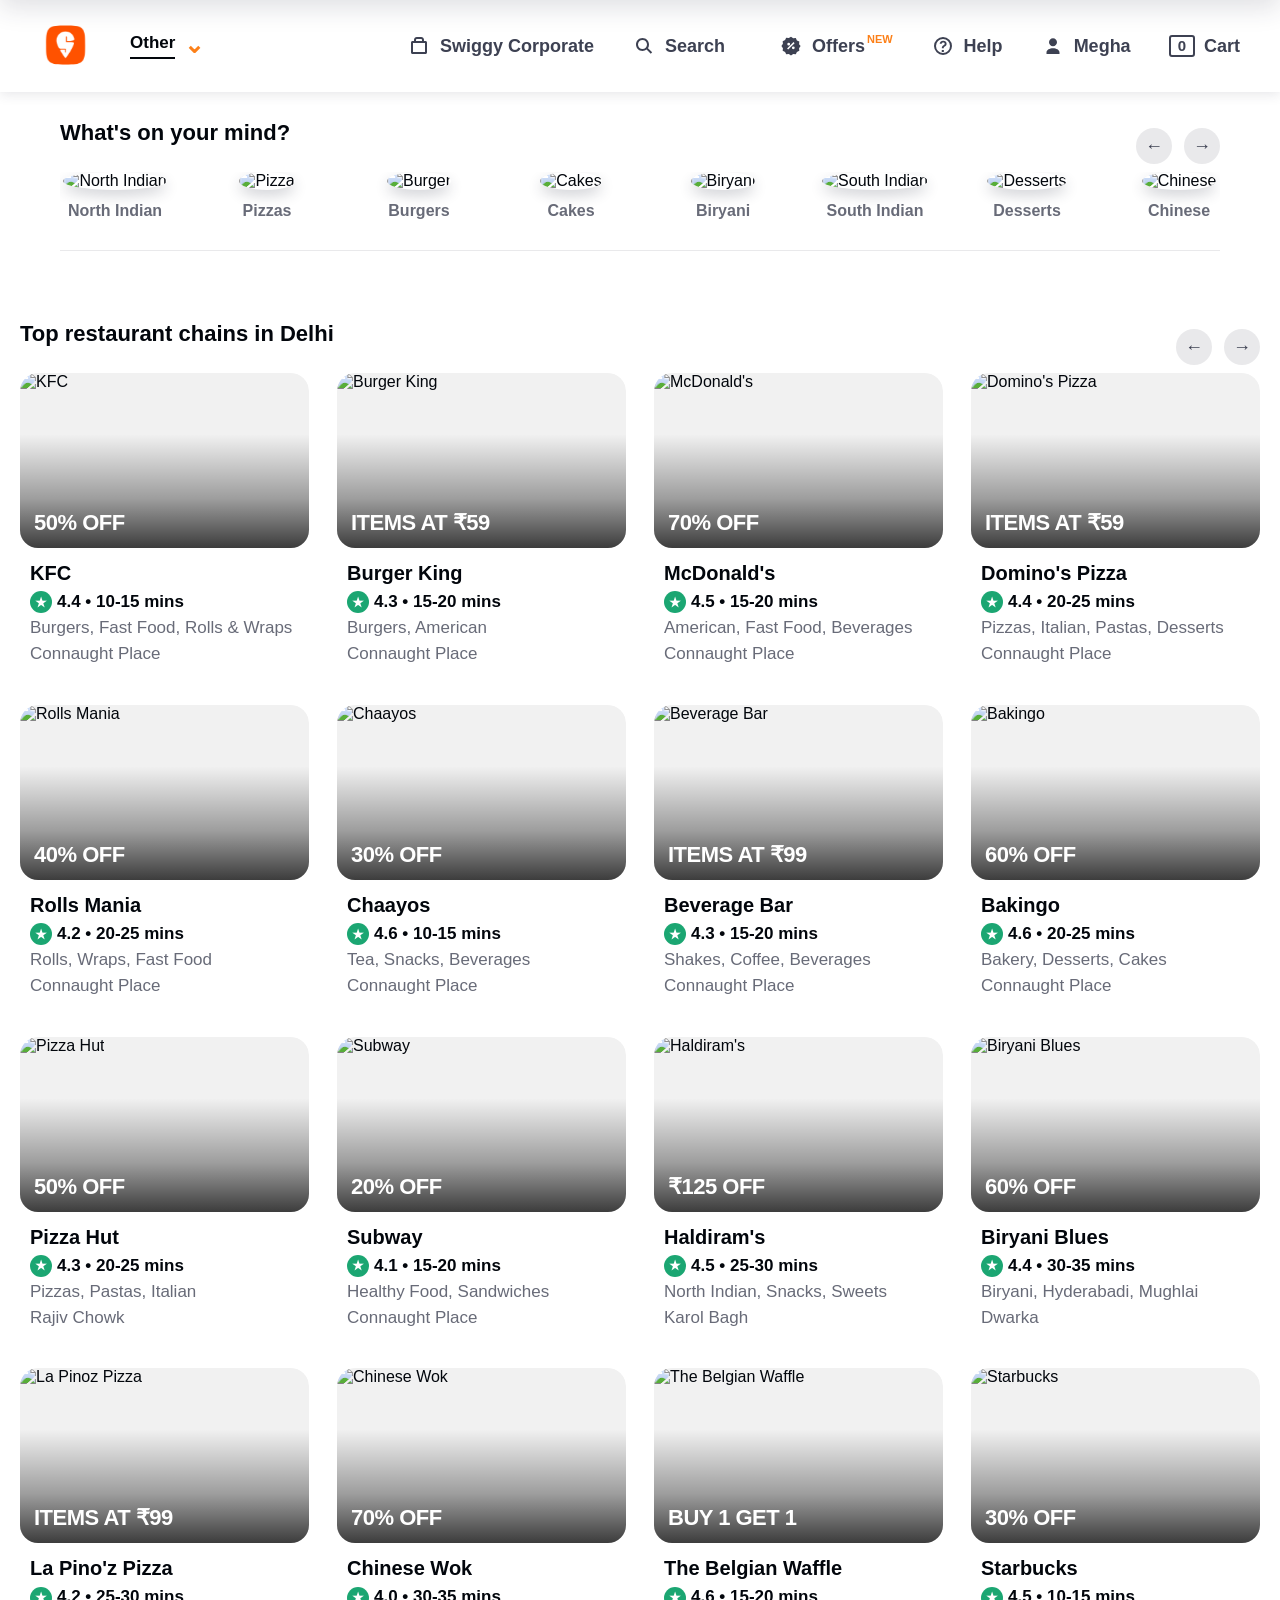
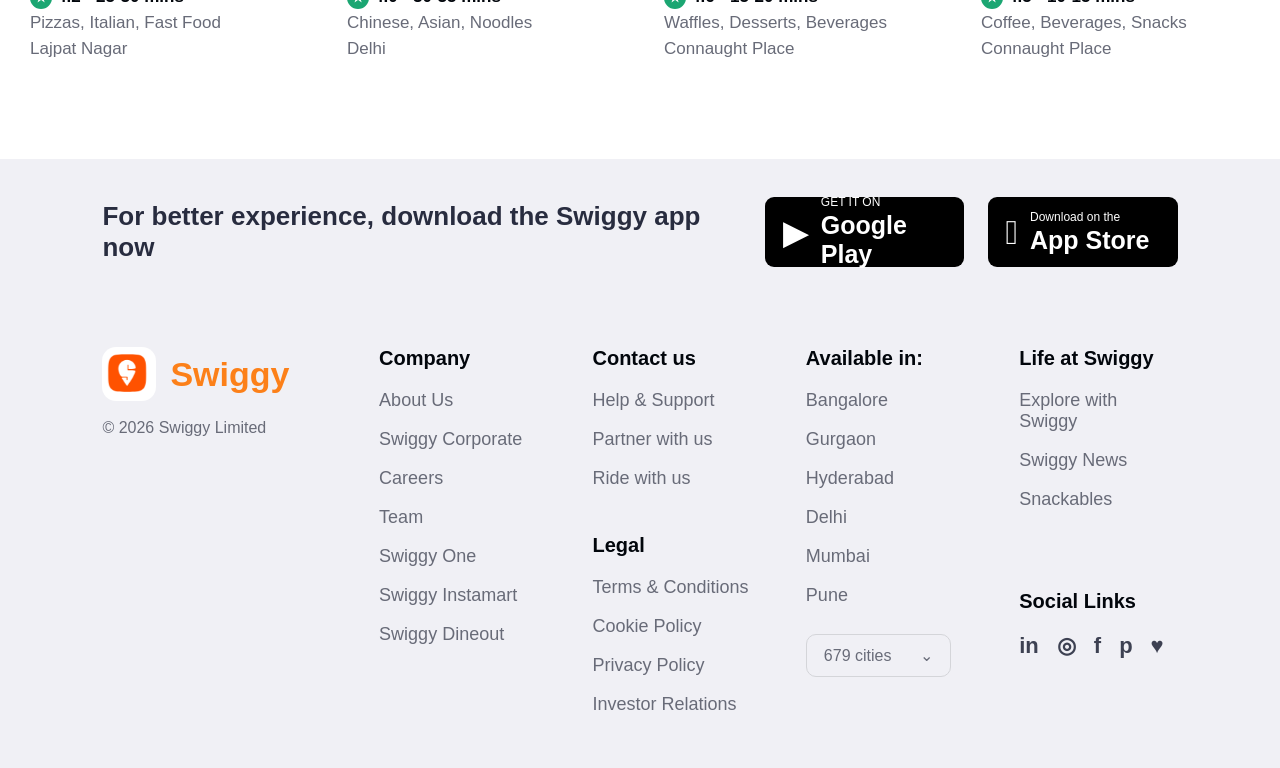
==== commit a695abdd: "Final update Swiggy UI clone" ====
--- a/index.html
+++ b/index.html
@@ -14,7 +14,7 @@
 
       <div class="nav-left">
         <div class="swiggy-logo">
-          <img src="swiggy-logo.png" alt="Swiggy Logo">
+          <img src="./swiggy-logo.png" alt="Swiggy Logo">
         </div>
 
         <div class="location-box">
@@ -24,29 +24,50 @@
       </div>
 
       <div class="nav-right">
+
         <div class="nav-item">
-          <span class="nav-icon">▣</span>
+          <span class="nav-icon">
+            <svg viewBox="0 0 24 24">
+              <path d="M7 7V5.8C7 4.25 8.25 3 9.8 3h4.4C15.75 3 17 4.25 17 5.8V7h1.5C19.33 7 20 7.67 20 8.5v10c0 .83-.67 1.5-1.5 1.5h-13C4.67 20 4 19.33 4 18.5v-10C4 7.67 4.67 7 5.5 7H7zm2 0h6V5.8c0-.44-.36-.8-.8-.8H9.8c-.44 0-.8.36-.8.8V7zm-3 2v9h12V9H6z"/>
+            </svg>
+          </span>
           <span>Swiggy Corporate</span>
         </div>
 
         <div class="nav-item search-nav">
-          <span class="nav-icon">⌕</span>
+          <span class="nav-icon">
+            <svg viewBox="0 0 24 24">
+              <path d="M10.5 4C6.9 4 4 6.9 4 10.5S6.9 17 10.5 17c1.55 0 2.97-.54 4.08-1.45l4.18 4.18 1.41-1.41-4.18-4.18A6.46 6.46 0 0017 10.5C17 6.9 14.1 4 10.5 4zm0 2C13 6 15 8 15 10.5S13 15 10.5 15 6 13 6 10.5 8 6 10.5 6z"/>
+            </svg>
+          </span>
           <input type="text" id="searchInput" placeholder="Search">
         </div>
 
         <div class="nav-item">
-          <span class="nav-icon">⊛</span>
+          <span class="nav-icon">
+            <svg viewBox="0 0 24 24">
+              <path d="M12 2.75l2.18 1.52 2.64-.26 1.08 2.43 2.43 1.08-.26 2.64L21.6 12l-1.53 2.18.26 2.64-2.43 1.08-1.08 2.43-2.64-.26L12 21.6l-2.18-1.53-2.64.26-1.08-2.43-2.43-1.08.26-2.64L2.4 12l1.53-2.18-.26-2.64L6.1 6.1l1.08-2.43 2.64.26L12 2.75zm-2.3 6.05a1.4 1.4 0 100 2.8 1.4 1.4 0 000-2.8zm4.6 3.6a1.4 1.4 0 100 2.8 1.4 1.4 0 000-2.8zm-5.15 3.2l6.45-6.45-1.05-1.05-6.45 6.45 1.05 1.05z"/>
+            </svg>
+          </span>
           <span>Offers</span>
           <span class="new-tag">NEW</span>
         </div>
 
         <div class="nav-item">
-          <span class="nav-icon">?</span>
+          <span class="nav-icon">
+            <svg viewBox="0 0 24 24">
+              <path d="M12 3a9 9 0 100 18 9 9 0 000-18zm0 2a7 7 0 110 14 7 7 0 010-14zm-3.4 4.6c.35-1.75 1.75-2.9 3.55-2.9 2.05 0 3.45 1.25 3.45 3.05 0 1.35-.7 2.1-1.75 2.75-.85.53-1.1.85-1.1 1.6v.25h-1.9v-.35c0-1.35.55-2.05 1.65-2.75.82-.52 1.2-.9 1.2-1.6 0-.75-.6-1.25-1.55-1.25-.9 0-1.5.55-1.72 1.5l-1.83-.3zM10.75 16h2.1v2h-2.1v-2z"/>
+            </svg>
+          </span>
           <span>Help</span>
         </div>
 
         <div class="nav-item">
-          <span class="nav-icon">♟</span>
+          <span class="nav-icon">
+            <svg viewBox="0 0 24 24">
+              <path d="M12 12.25c2.2 0 4-1.8 4-4s-1.8-4-4-4-4 1.8-4 4 1.8 4 4 4zm0 2c-3.25 0-6.5 1.55-6.5 4.25V20h13v-1.5c0-2.7-3.25-4.25-6.5-4.25z"/>
+            </svg>
+          </span>
           <span>Megha</span>
         </div>
 
@@ -54,18 +75,15 @@
           <span class="cart-box-icon">0</span>
           <span>Cart</span>
         </div>
-      </div>
-
+
+      </div>
     </div>
   </header>
 
   <div class="scroll-navbar" id="scrollNavbar">
     <div class="scroll-navbar-inner">
-
       <div class="sort-wrapper">
-        <button class="sort-btn" onclick="toggleSortDropdown()">
-          Sort By <span>⌄</span>
-        </button>
+        <button class="sort-btn" onclick="toggleSortDropdown()">Sort By <span>⌄</span></button>
 
         <div class="sort-dropdown" id="sortDropdown">
           <label class="sort-option">
@@ -101,7 +119,6 @@
         <input type="text" id="scrollSearchInput" placeholder="Search for restaurant and food">
         <span>⌕</span>
       </div>
-
     </div>
   </div>
 
@@ -127,7 +144,6 @@
     </div>
 
     <div class="category-container" id="categoryContainer">
-
       <div class="category-card">
         <img src="https://images.unsplash.com/photo-1601050690597-df0568f70950?w=400&auto=format&fit=crop" alt="North Indian">
         <p>North Indian</p>
@@ -177,7 +193,6 @@
         <img src="https://images.unsplash.com/photo-1626700051175-6818013e1d4f?w=400&auto=format&fit=crop" alt="Rolls">
         <p>Rolls</p>
       </div>
-
     </div>
   </section>
 
@@ -447,7 +462,7 @@
       <div class="footer-brand">
         <div class="footer-logo-row">
           <div class="footer-logo">
-            <img src="swiggy-logo.png" alt="Swiggy Logo">
+            <img src="./swiggy-logo.png" alt="Swiggy Logo">
           </div>
           <h2>Swiggy</h2>
         </div>
--- a/style.css
+++ b/style.css
@@ -67,17 +67,18 @@
 }
 
 .location-name {
-  color: var(--dark-text);
+  color: #02060c;
   font-size: 17px;
   font-weight: 800;
-  border-bottom: 2px solid var(--dark-text);
+  border-bottom: 2px solid #02060c;
   padding-bottom: 4px;
 }
 
 .down-arrow {
-  color: var(--swiggy-orange);
+  color: #fc8019;
   font-size: 24px;
   font-weight: 700;
+  margin-top: -2px;
 }
 
 .nav-right {
@@ -90,7 +91,7 @@
   display: flex;
   align-items: center;
   gap: 9px;
-  color: var(--medium-text);
+  color: #3d4152;
   font-size: 18px;
   font-weight: 700;
   cursor: pointer;
@@ -98,11 +99,28 @@
 }
 
 .nav-item:hover {
-  color: var(--swiggy-orange);
+  color: #fc8019;
 }
 
 .nav-icon {
-  font-size: 22px;
+  width: 24px;
+  height: 24px;
+  display: inline-flex;
+  align-items: center;
+  justify-content: center;
+  color: #3d4152;
+  flex-shrink: 0;
+}
+
+.nav-icon svg {
+  width: 24px;
+  height: 24px;
+  fill: currentColor;
+  display: block;
+}
+
+.nav-item:hover .nav-icon {
+  color: #fc8019;
 }
 
 .search-nav input {
@@ -111,16 +129,16 @@
   width: 76px;
   font-size: 18px;
   font-weight: 700;
-  color: var(--medium-text);
+  color: #3d4152;
   background-color: transparent;
 }
 
 .search-nav input::placeholder {
-  color: var(--medium-text);
+  color: #3d4152;
 }
 
 .new-tag {
-  color: var(--swiggy-orange);
+  color: #fc8019;
   font-size: 11px;
   font-weight: 900;
   margin-left: -7px;
@@ -128,12 +146,18 @@
 }
 
 .cart-box-icon {
-  border: 2px solid var(--medium-text);
+  border: 2px solid #3d4152;
   border-radius: 3px;
   padding: 1px 7px;
   font-size: 15px;
   font-weight: 800;
-  color: var(--medium-text);
+  color: #3d4152;
+  line-height: 1.1;
+}
+
+.nav-item:hover .cart-box-icon {
+  border-color: #fc8019;
+  color: #fc8019;
 }
 
 /* Scroll Navbar */
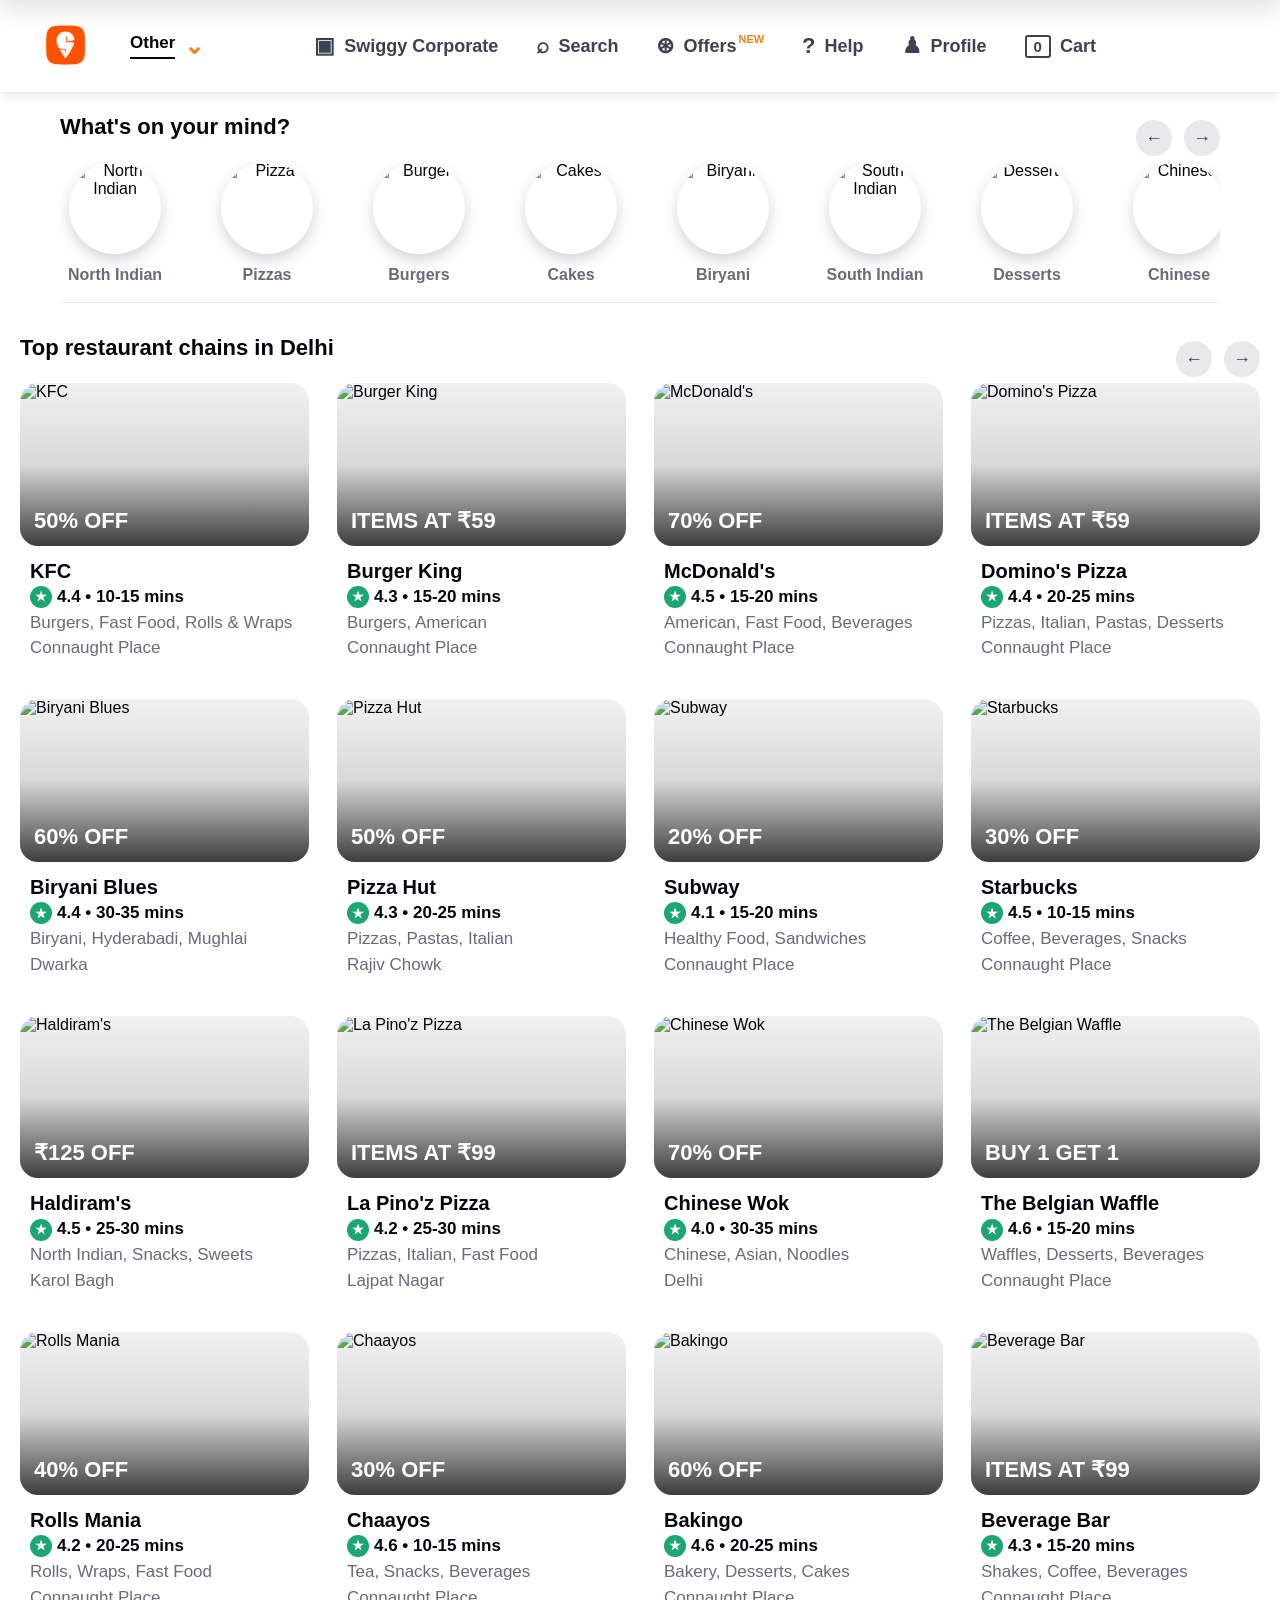
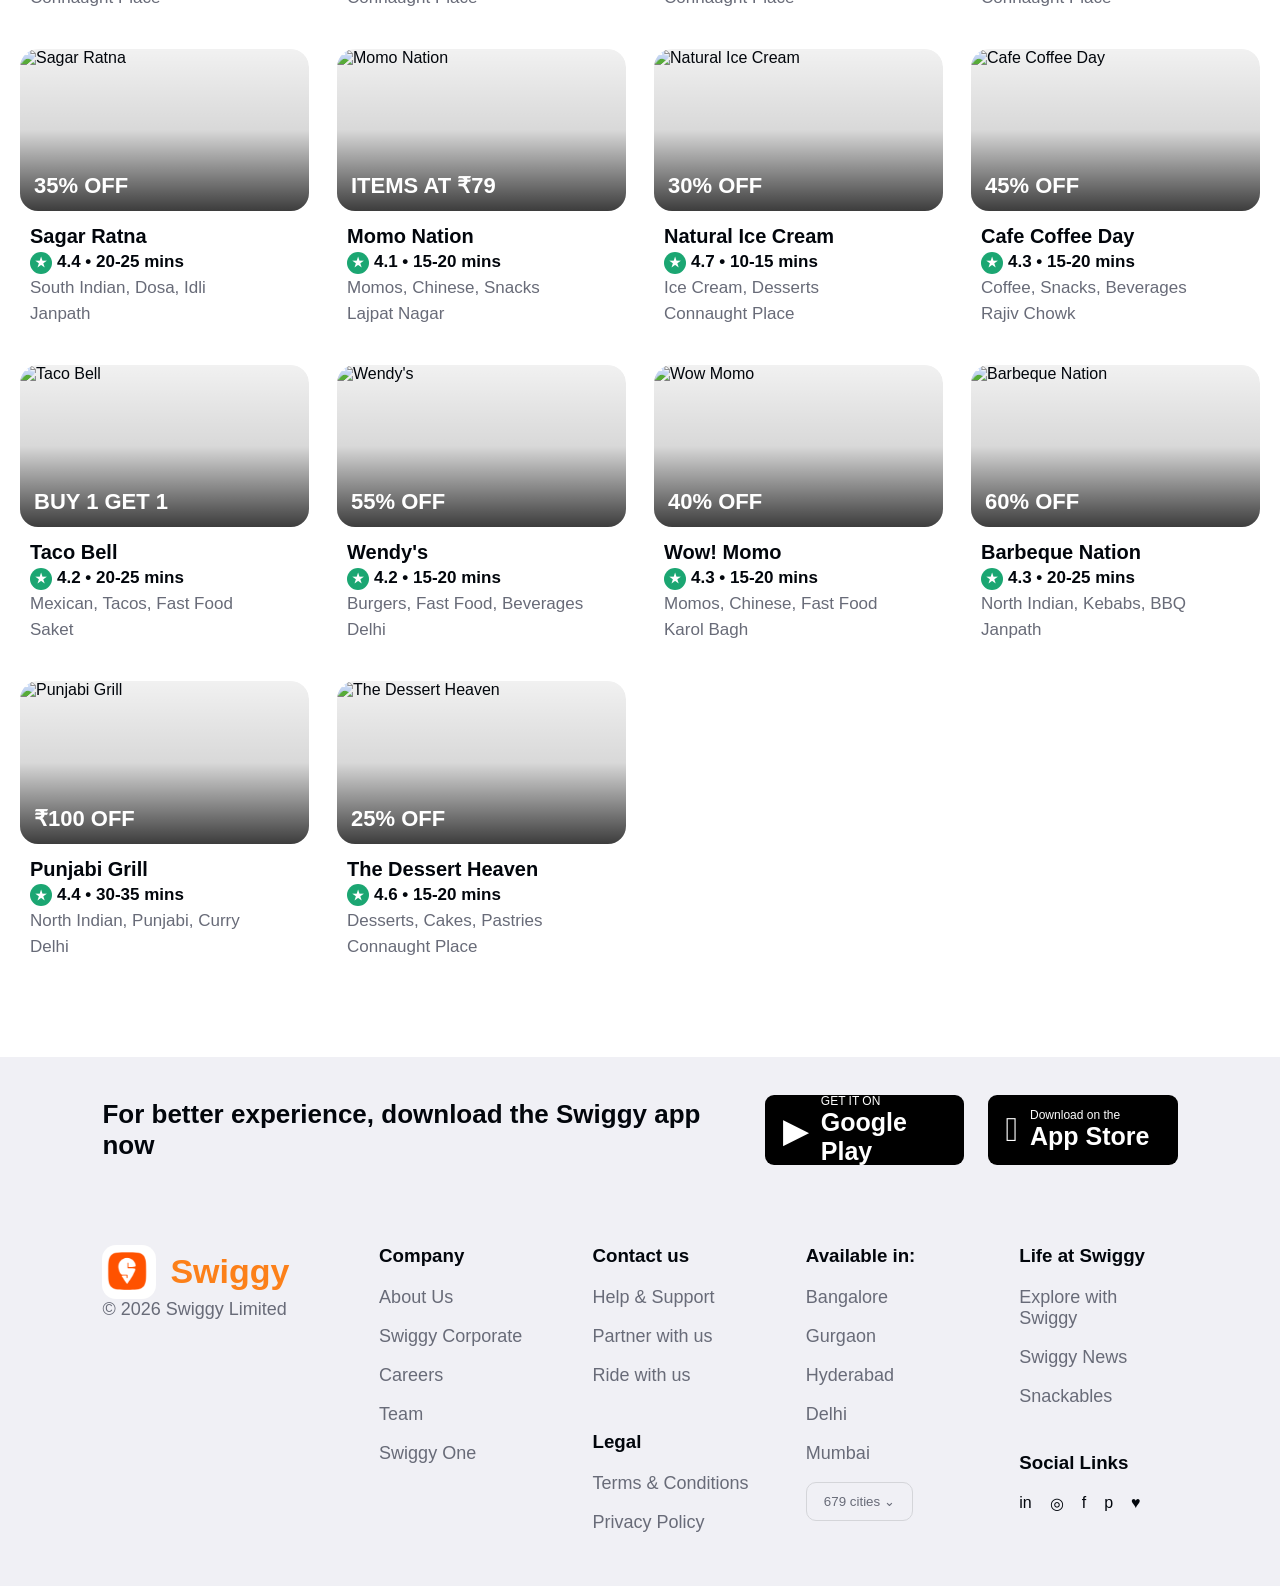
==== commit 1e87e4b0: "update navbar pages design" ====
--- a/index.html
+++ b/index.html
@@ -7,15 +7,16 @@
   <link rel="stylesheet" href="style.css" />
   <script src="script.js" defer></script>
 </head>
+
 <body>
 
   <header class="navbar">
     <div class="nav-container">
 
       <div class="nav-left">
-        <div class="swiggy-logo">
-          <img src="./swiggy-logo.png" alt="Swiggy Logo">
-        </div>
+        <a href="index.html" class="swiggy-logo">
+          <img src="swiggy-logo.png" alt="Swiggy Logo">
+        </a>
 
         <div class="location-box">
           <span class="location-name">Other</span>
@@ -23,65 +24,46 @@
         </div>
       </div>
 
-      <div class="nav-right">
-
-        <div class="nav-item">
-          <span class="nav-icon">
-            <svg viewBox="0 0 24 24">
-              <path d="M7 7V5.8C7 4.25 8.25 3 9.8 3h4.4C15.75 3 17 4.25 17 5.8V7h1.5C19.33 7 20 7.67 20 8.5v10c0 .83-.67 1.5-1.5 1.5h-13C4.67 20 4 19.33 4 18.5v-10C4 7.67 4.67 7 5.5 7H7zm2 0h6V5.8c0-.44-.36-.8-.8-.8H9.8c-.44 0-.8.36-.8.8V7zm-3 2v9h12V9H6z"/>
-            </svg>
-          </span>
+      <nav class="nav-right">
+
+        <a href="corporate.html" class="nav-item">
+          <span class="nav-icon">▣</span>
           <span>Swiggy Corporate</span>
-        </div>
-
-        <div class="nav-item search-nav">
-          <span class="nav-icon">
-            <svg viewBox="0 0 24 24">
-              <path d="M10.5 4C6.9 4 4 6.9 4 10.5S6.9 17 10.5 17c1.55 0 2.97-.54 4.08-1.45l4.18 4.18 1.41-1.41-4.18-4.18A6.46 6.46 0 0017 10.5C17 6.9 14.1 4 10.5 4zm0 2C13 6 15 8 15 10.5S13 15 10.5 15 6 13 6 10.5 8 6 10.5 6z"/>
-            </svg>
-          </span>
-          <input type="text" id="searchInput" placeholder="Search">
-        </div>
-
-        <div class="nav-item">
-          <span class="nav-icon">
-            <svg viewBox="0 0 24 24">
-              <path d="M12 2.75l2.18 1.52 2.64-.26 1.08 2.43 2.43 1.08-.26 2.64L21.6 12l-1.53 2.18.26 2.64-2.43 1.08-1.08 2.43-2.64-.26L12 21.6l-2.18-1.53-2.64.26-1.08-2.43-2.43-1.08.26-2.64L2.4 12l1.53-2.18-.26-2.64L6.1 6.1l1.08-2.43 2.64.26L12 2.75zm-2.3 6.05a1.4 1.4 0 100 2.8 1.4 1.4 0 000-2.8zm4.6 3.6a1.4 1.4 0 100 2.8 1.4 1.4 0 000-2.8zm-5.15 3.2l6.45-6.45-1.05-1.05-6.45 6.45 1.05 1.05z"/>
-            </svg>
-          </span>
+        </a>
+
+        <a href="search.html" class="nav-item">
+          <span class="nav-icon">⌕</span>
+          <span>Search</span>
+        </a>
+
+        <a href="offers.html" class="nav-item">
+          <span class="nav-icon">⊛</span>
           <span>Offers</span>
           <span class="new-tag">NEW</span>
-        </div>
-
-        <div class="nav-item">
-          <span class="nav-icon">
-            <svg viewBox="0 0 24 24">
-              <path d="M12 3a9 9 0 100 18 9 9 0 000-18zm0 2a7 7 0 110 14 7 7 0 010-14zm-3.4 4.6c.35-1.75 1.75-2.9 3.55-2.9 2.05 0 3.45 1.25 3.45 3.05 0 1.35-.7 2.1-1.75 2.75-.85.53-1.1.85-1.1 1.6v.25h-1.9v-.35c0-1.35.55-2.05 1.65-2.75.82-.52 1.2-.9 1.2-1.6 0-.75-.6-1.25-1.55-1.25-.9 0-1.5.55-1.72 1.5l-1.83-.3zM10.75 16h2.1v2h-2.1v-2z"/>
-            </svg>
-          </span>
+        </a>
+
+        <a href="help.html" class="nav-item">
+          <span class="nav-icon">?</span>
           <span>Help</span>
-        </div>
-
-        <div class="nav-item">
-          <span class="nav-icon">
-            <svg viewBox="0 0 24 24">
-              <path d="M12 12.25c2.2 0 4-1.8 4-4s-1.8-4-4-4-4 1.8-4 4 1.8 4 4 4zm0 2c-3.25 0-6.5 1.55-6.5 4.25V20h13v-1.5c0-2.7-3.25-4.25-6.5-4.25z"/>
-            </svg>
-          </span>
-          <span>Megha</span>
-        </div>
-
-        <div class="nav-item cart" onclick="toggleCart()">
+        </a>
+
+        <a href="profile.html" class="nav-item">
+          <span class="nav-icon">♟</span>
+          <span>Profile</span>
+        </a>
+
+        <a href="cart.html" class="nav-item cart">
           <span class="cart-box-icon">0</span>
           <span>Cart</span>
-        </div>
-
-      </div>
+        </a>
+
+      </nav>
     </div>
   </header>
 
   <div class="scroll-navbar" id="scrollNavbar">
     <div class="scroll-navbar-inner">
+
       <div class="sort-wrapper">
         <button class="sort-btn" onclick="toggleSortDropdown()">Sort By <span>⌄</span></button>
 
@@ -119,6 +101,7 @@
         <input type="text" id="scrollSearchInput" placeholder="Search for restaurant and food">
         <span>⌕</span>
       </div>
+
     </div>
   </div>
 
@@ -144,6 +127,7 @@
     </div>
 
     <div class="category-container" id="categoryContainer">
+
       <div class="category-card">
         <img src="https://images.unsplash.com/photo-1601050690597-df0568f70950?w=400&auto=format&fit=crop" alt="North Indian">
         <p>North Indian</p>
@@ -193,6 +177,37 @@
         <img src="https://images.unsplash.com/photo-1626700051175-6818013e1d4f?w=400&auto=format&fit=crop" alt="Rolls">
         <p>Rolls</p>
       </div>
+
+      <div class="category-card">
+        <img src="https://images.unsplash.com/photo-1569718212165-3a8278d5f624?w=400&auto=format&fit=crop" alt="Noodles">
+        <p>Noodles</p>
+      </div>
+
+      <div class="category-card">
+        <img src="https://images.unsplash.com/photo-1571934811356-5cc061b6821f?w=400&auto=format&fit=crop" alt="Tea">
+        <p>Tea</p>
+      </div>
+
+      <div class="category-card">
+        <img src="https://images.unsplash.com/photo-1544145945-f90425340c7e?w=400&auto=format&fit=crop" alt="Shakes">
+        <p>Shakes</p>
+      </div>
+
+      <div class="category-card">
+        <img src="https://images.unsplash.com/photo-1495474472287-4d71bcdd2085?w=400&auto=format&fit=crop" alt="Coffee">
+        <p>Coffee</p>
+      </div>
+
+      <div class="category-card">
+        <img src="https://images.unsplash.com/photo-1553909489-cd47e0907980?w=400&auto=format&fit=crop" alt="Sandwich">
+        <p>Sandwich</p>
+      </div>
+
+      <div class="category-card">
+        <img src="https://images.unsplash.com/photo-1562376552-0d160a2f238d?w=400&auto=format&fit=crop" alt="Waffles">
+        <p>Waffles</p>
+      </div>
+
     </div>
   </section>
 
@@ -264,59 +279,17 @@
         </div>
       </div>
 
-      <div class="restaurant-card" data-name="Rolls Mania" data-rating="4.2" data-time="25" data-cost="160" onclick="addToCart('Rolls Mania', 160)">
-        <div class="image-box">
-          <img src="https://images.unsplash.com/photo-1626700051175-6818013e1d4f?w=700&auto=format&fit=crop" alt="Rolls Mania">
-          <div class="image-gradient"></div>
-          <span class="offer-strip">40% OFF</span>
-        </div>
-        <div class="card-content">
-          <h3>Rolls Mania</h3>
-          <p class="rating"><span>★</span> 4.2 • 20-25 mins</p>
-          <p>Rolls, Wraps, Fast Food</p>
-          <p>Connaught Place</p>
-        </div>
-      </div>
-
-      <div class="restaurant-card" data-name="Chaayos" data-rating="4.6" data-time="15" data-cost="120" onclick="addToCart('Chaayos', 120)">
-        <div class="image-box">
-          <img src="https://images.unsplash.com/photo-1571934811356-5cc061b6821f?w=700&auto=format&fit=crop" alt="Chaayos">
-          <div class="image-gradient"></div>
-          <span class="offer-strip">30% OFF</span>
-        </div>
-        <div class="card-content">
-          <h3>Chaayos</h3>
-          <p class="rating"><span>★</span> 4.6 • 10-15 mins</p>
-          <p>Tea, Snacks, Beverages</p>
-          <p>Connaught Place</p>
-        </div>
-      </div>
-
-      <div class="restaurant-card" data-name="Beverage Bar" data-rating="4.3" data-time="20" data-cost="140" onclick="addToCart('Beverage Bar', 140)">
-        <div class="image-box">
-          <img src="https://images.unsplash.com/photo-1544145945-f90425340c7e?w=700&auto=format&fit=crop" alt="Beverage Bar">
-          <div class="image-gradient"></div>
-          <span class="offer-strip">ITEMS AT ₹99</span>
-        </div>
-        <div class="card-content">
-          <h3>Beverage Bar</h3>
-          <p class="rating"><span>★</span> 4.3 • 15-20 mins</p>
-          <p>Shakes, Coffee, Beverages</p>
-          <p>Connaught Place</p>
-        </div>
-      </div>
-
-      <div class="restaurant-card" data-name="Bakingo" data-rating="4.6" data-time="25" data-cost="220" onclick="addToCart('Bakingo', 220)">
-        <div class="image-box">
-          <img src="https://images.unsplash.com/photo-1578985545062-69928b1d9587?w=700&auto=format&fit=crop" alt="Bakingo">
+      <div class="restaurant-card" data-name="Biryani Blues" data-rating="4.4" data-time="35" data-cost="230" onclick="addToCart('Biryani Blues', 230)">
+        <div class="image-box">
+          <img src="https://images.unsplash.com/photo-1589302168068-964664d93dc0?w=700&auto=format&fit=crop" alt="Biryani Blues">
           <div class="image-gradient"></div>
           <span class="offer-strip">60% OFF</span>
         </div>
         <div class="card-content">
-          <h3>Bakingo</h3>
-          <p class="rating"><span>★</span> 4.6 • 20-25 mins</p>
-          <p>Bakery, Desserts, Cakes</p>
-          <p>Connaught Place</p>
+          <h3>Biryani Blues</h3>
+          <p class="rating"><span>★</span> 4.4 • 30-35 mins</p>
+          <p>Biryani, Hyderabadi, Mughlai</p>
+          <p>Dwarka</p>
         </div>
       </div>
 
@@ -348,6 +321,20 @@
         </div>
       </div>
 
+      <div class="restaurant-card" data-name="Starbucks" data-rating="4.5" data-time="15" data-cost="280" onclick="addToCart('Starbucks', 280)">
+        <div class="image-box">
+          <img src="https://images.unsplash.com/photo-1495474472287-4d71bcdd2085?w=700&auto=format&fit=crop" alt="Starbucks">
+          <div class="image-gradient"></div>
+          <span class="offer-strip">30% OFF</span>
+        </div>
+        <div class="card-content">
+          <h3>Starbucks</h3>
+          <p class="rating"><span>★</span> 4.5 • 10-15 mins</p>
+          <p>Coffee, Beverages, Snacks</p>
+          <p>Connaught Place</p>
+        </div>
+      </div>
+
       <div class="restaurant-card" data-name="Haldiram's" data-rating="4.5" data-time="30" data-cost="210" onclick="addToCart('Haldiram’s', 210)">
         <div class="image-box">
           <img src="https://images.unsplash.com/photo-1601050690597-df0568f70950?w=700&auto=format&fit=crop" alt="Haldiram's">
@@ -362,23 +349,9 @@
         </div>
       </div>
 
-      <div class="restaurant-card" data-name="Biryani Blues" data-rating="4.4" data-time="35" data-cost="230" onclick="addToCart('Biryani Blues', 230)">
-        <div class="image-box">
-          <img src="https://images.unsplash.com/photo-1589302168068-964664d93dc0?w=700&auto=format&fit=crop" alt="Biryani Blues">
-          <div class="image-gradient"></div>
-          <span class="offer-strip">60% OFF</span>
-        </div>
-        <div class="card-content">
-          <h3>Biryani Blues</h3>
-          <p class="rating"><span>★</span> 4.4 • 30-35 mins</p>
-          <p>Biryani, Hyderabadi, Mughlai</p>
-          <p>Dwarka</p>
-        </div>
-      </div>
-
       <div class="restaurant-card" data-name="La Pino'z Pizza" data-rating="4.2" data-time="30" data-cost="260" onclick="addToCart('La Pinoz Pizza', 260)">
         <div class="image-box">
-          <img src="https://images.unsplash.com/photo-1594007654729-407eedc4be65?w=700&auto=format&fit=crop" alt="La Pinoz Pizza">
+          <img src="https://images.unsplash.com/photo-1594007654729-407eedc4be65?w=700&auto=format&fit=crop" alt="La Pino'z Pizza">
           <div class="image-gradient"></div>
           <span class="offer-strip">ITEMS AT ₹99</span>
         </div>
@@ -418,16 +391,198 @@
         </div>
       </div>
 
-      <div class="restaurant-card" data-name="Starbucks" data-rating="4.5" data-time="15" data-cost="280" onclick="addToCart('Starbucks', 280)">
-        <div class="image-box">
-          <img src="https://images.unsplash.com/photo-1495474472287-4d71bcdd2085?w=700&auto=format&fit=crop" alt="Starbucks">
+      <div class="restaurant-card" data-name="Rolls Mania" data-rating="4.2" data-time="25" data-cost="160" onclick="addToCart('Rolls Mania', 160)">
+        <div class="image-box">
+          <img src="https://images.unsplash.com/photo-1626700051175-6818013e1d4f?w=700&auto=format&fit=crop" alt="Rolls Mania">
+          <div class="image-gradient"></div>
+          <span class="offer-strip">40% OFF</span>
+        </div>
+        <div class="card-content">
+          <h3>Rolls Mania</h3>
+          <p class="rating"><span>★</span> 4.2 • 20-25 mins</p>
+          <p>Rolls, Wraps, Fast Food</p>
+          <p>Connaught Place</p>
+        </div>
+      </div>
+
+      <div class="restaurant-card" data-name="Chaayos" data-rating="4.6" data-time="15" data-cost="120" onclick="addToCart('Chaayos', 120)">
+        <div class="image-box">
+          <img src="https://images.unsplash.com/photo-1571934811356-5cc061b6821f?w=700&auto=format&fit=crop" alt="Chaayos">
           <div class="image-gradient"></div>
           <span class="offer-strip">30% OFF</span>
         </div>
         <div class="card-content">
-          <h3>Starbucks</h3>
-          <p class="rating"><span>★</span> 4.5 • 10-15 mins</p>
-          <p>Coffee, Beverages, Snacks</p>
+          <h3>Chaayos</h3>
+          <p class="rating"><span>★</span> 4.6 • 10-15 mins</p>
+          <p>Tea, Snacks, Beverages</p>
+          <p>Connaught Place</p>
+        </div>
+      </div>
+
+      <div class="restaurant-card" data-name="Bakingo" data-rating="4.6" data-time="25" data-cost="220" onclick="addToCart('Bakingo', 220)">
+        <div class="image-box">
+          <img src="https://images.unsplash.com/photo-1578985545062-69928b1d9587?w=700&auto=format&fit=crop" alt="Bakingo">
+          <div class="image-gradient"></div>
+          <span class="offer-strip">60% OFF</span>
+        </div>
+        <div class="card-content">
+          <h3>Bakingo</h3>
+          <p class="rating"><span>★</span> 4.6 • 20-25 mins</p>
+          <p>Bakery, Desserts, Cakes</p>
+          <p>Connaught Place</p>
+        </div>
+      </div>
+
+      <div class="restaurant-card" data-name="Beverage Bar" data-rating="4.3" data-time="20" data-cost="140" onclick="addToCart('Beverage Bar', 140)">
+        <div class="image-box">
+          <img src="https://images.unsplash.com/photo-1544145945-f90425340c7e?w=700&auto=format&fit=crop" alt="Beverage Bar">
+          <div class="image-gradient"></div>
+          <span class="offer-strip">ITEMS AT ₹99</span>
+        </div>
+        <div class="card-content">
+          <h3>Beverage Bar</h3>
+          <p class="rating"><span>★</span> 4.3 • 15-20 mins</p>
+          <p>Shakes, Coffee, Beverages</p>
+          <p>Connaught Place</p>
+        </div>
+      </div>
+
+      <div class="restaurant-card" data-name="Sagar Ratna" data-rating="4.4" data-time="25" data-cost="190" onclick="addToCart('Sagar Ratna', 190)">
+        <div class="image-box">
+          <img src="https://images.unsplash.com/photo-1630383249896-424e482df921?w=700&auto=format&fit=crop" alt="Sagar Ratna">
+          <div class="image-gradient"></div>
+          <span class="offer-strip">35% OFF</span>
+        </div>
+        <div class="card-content">
+          <h3>Sagar Ratna</h3>
+          <p class="rating"><span>★</span> 4.4 • 20-25 mins</p>
+          <p>South Indian, Dosa, Idli</p>
+          <p>Janpath</p>
+        </div>
+      </div>
+
+      <div class="restaurant-card" data-name="Momo Nation" data-rating="4.1" data-time="20" data-cost="130" onclick="addToCart('Momo Nation', 130)">
+        <div class="image-box">
+          <img src="https://images.unsplash.com/photo-1625220194771-7ebdea0b70b9?w=700&auto=format&fit=crop" alt="Momo Nation">
+          <div class="image-gradient"></div>
+          <span class="offer-strip">ITEMS AT ₹79</span>
+        </div>
+        <div class="card-content">
+          <h3>Momo Nation</h3>
+          <p class="rating"><span>★</span> 4.1 • 15-20 mins</p>
+          <p>Momos, Chinese, Snacks</p>
+          <p>Lajpat Nagar</p>
+        </div>
+      </div>
+
+      <div class="restaurant-card" data-name="Natural Ice Cream" data-rating="4.7" data-time="15" data-cost="150" onclick="addToCart('Natural Ice Cream', 150)">
+        <div class="image-box">
+          <img src="https://images.unsplash.com/photo-1563805042-7684c019e1cb?w=700&auto=format&fit=crop" alt="Natural Ice Cream">
+          <div class="image-gradient"></div>
+          <span class="offer-strip">30% OFF</span>
+        </div>
+        <div class="card-content">
+          <h3>Natural Ice Cream</h3>
+          <p class="rating"><span>★</span> 4.7 • 10-15 mins</p>
+          <p>Ice Cream, Desserts</p>
+          <p>Connaught Place</p>
+        </div>
+      </div>
+
+      <div class="restaurant-card" data-name="Cafe Coffee Day" data-rating="4.3" data-time="20" data-cost="160" onclick="addToCart('Cafe Coffee Day', 160)">
+        <div class="image-box">
+          <img src="https://images.unsplash.com/photo-1509042239860-f550ce710b93?w=700&auto=format&fit=crop" alt="Cafe Coffee Day">
+          <div class="image-gradient"></div>
+          <span class="offer-strip">45% OFF</span>
+        </div>
+        <div class="card-content">
+          <h3>Cafe Coffee Day</h3>
+          <p class="rating"><span>★</span> 4.3 • 15-20 mins</p>
+          <p>Coffee, Snacks, Beverages</p>
+          <p>Rajiv Chowk</p>
+        </div>
+      </div>
+
+      <div class="restaurant-card" data-name="Taco Bell" data-rating="4.2" data-time="25" data-cost="220" onclick="addToCart('Taco Bell', 220)">
+        <div class="image-box">
+          <img src="https://images.unsplash.com/photo-1565299585323-38d6b0865b47?w=700&auto=format&fit=crop" alt="Taco Bell">
+          <div class="image-gradient"></div>
+          <span class="offer-strip">BUY 1 GET 1</span>
+        </div>
+        <div class="card-content">
+          <h3>Taco Bell</h3>
+          <p class="rating"><span>★</span> 4.2 • 20-25 mins</p>
+          <p>Mexican, Tacos, Fast Food</p>
+          <p>Saket</p>
+        </div>
+      </div>
+
+      <div class="restaurant-card" data-name="Wendy's" data-rating="4.2" data-time="20" data-cost="230" onclick="addToCart('Wendy’s', 230)">
+        <div class="image-box">
+          <img src="https://images.unsplash.com/photo-1550547660-d9450f859349?w=700&auto=format&fit=crop" alt="Wendy's">
+          <div class="image-gradient"></div>
+          <span class="offer-strip">55% OFF</span>
+        </div>
+        <div class="card-content">
+          <h3>Wendy's</h3>
+          <p class="rating"><span>★</span> 4.2 • 15-20 mins</p>
+          <p>Burgers, Fast Food, Beverages</p>
+          <p>Delhi</p>
+        </div>
+      </div>
+
+      <div class="restaurant-card" data-name="Wow! Momo" data-rating="4.3" data-time="20" data-cost="170" onclick="addToCart('Wow Momo', 170)">
+        <div class="image-box">
+          <img src="https://images.unsplash.com/photo-1496116218417-1a781b1c416c?w=700&auto=format&fit=crop" alt="Wow Momo">
+          <div class="image-gradient"></div>
+          <span class="offer-strip">40% OFF</span>
+        </div>
+        <div class="card-content">
+          <h3>Wow! Momo</h3>
+          <p class="rating"><span>★</span> 4.3 • 15-20 mins</p>
+          <p>Momos, Chinese, Fast Food</p>
+          <p>Karol Bagh</p>
+        </div>
+      </div>
+
+      <div class="restaurant-card" data-name="Barbeque Nation" data-rating="4.3" data-time="25" data-cost="320" onclick="addToCart('Barbeque Nation', 320)">
+        <div class="image-box">
+          <img src="https://images.unsplash.com/photo-1544025162-d76694265947?w=700&auto=format&fit=crop" alt="Barbeque Nation">
+          <div class="image-gradient"></div>
+          <span class="offer-strip">60% OFF</span>
+        </div>
+        <div class="card-content">
+          <h3>Barbeque Nation</h3>
+          <p class="rating"><span>★</span> 4.3 • 20-25 mins</p>
+          <p>North Indian, Kebabs, BBQ</p>
+          <p>Janpath</p>
+        </div>
+      </div>
+
+      <div class="restaurant-card" data-name="Punjabi Grill" data-rating="4.4" data-time="35" data-cost="300" onclick="addToCart('Punjabi Grill', 300)">
+        <div class="image-box">
+          <img src="https://images.unsplash.com/photo-1585937421612-70a008356fbe?w=700&auto=format&fit=crop" alt="Punjabi Grill">
+          <div class="image-gradient"></div>
+          <span class="offer-strip">₹100 OFF</span>
+        </div>
+        <div class="card-content">
+          <h3>Punjabi Grill</h3>
+          <p class="rating"><span>★</span> 4.4 • 30-35 mins</p>
+          <p>North Indian, Punjabi, Curry</p>
+          <p>Delhi</p>
+        </div>
+      </div>
+
+      <div class="restaurant-card" data-name="The Dessert Heaven" data-rating="4.6" data-time="20" data-cost="190" onclick="addToCart('The Dessert Heaven', 190)">
+        <div class="image-box">
+          <img src="https://images.unsplash.com/photo-1488477181946-6428a0291777?w=700&auto=format&fit=crop" alt="The Dessert Heaven">
+          <div class="image-gradient"></div>
+          <span class="offer-strip">25% OFF</span>
+        </div>
+        <div class="card-content">
+          <h3>The Dessert Heaven</h3>
+          <p class="rating"><span>★</span> 4.6 • 15-20 mins</p>
+          <p>Desserts, Cakes, Pastries</p>
           <p>Connaught Place</p>
         </div>
       </div>
@@ -441,7 +596,7 @@
 
       <div class="app-buttons">
         <div class="app-btn">
-          <span class="play-icon">▶</span>
+          <span>▶</span>
           <div>
             <p>GET IT ON</p>
             <h3>Google Play</h3>
@@ -449,7 +604,7 @@
         </div>
 
         <div class="app-btn">
-          <span class="apple-icon"></span>
+          <span></span>
           <div>
             <p>Download on the</p>
             <h3>App Store</h3>
@@ -462,7 +617,7 @@
       <div class="footer-brand">
         <div class="footer-logo-row">
           <div class="footer-logo">
-            <img src="./swiggy-logo.png" alt="Swiggy Logo">
+            <img src="swiggy-logo.png" alt="Swiggy Logo">
           </div>
           <h2>Swiggy</h2>
         </div>
@@ -476,8 +631,6 @@
         <a href="#">Careers</a>
         <a href="#">Team</a>
         <a href="#">Swiggy One</a>
-        <a href="#">Swiggy Instamart</a>
-        <a href="#">Swiggy Dineout</a>
       </div>
 
       <div class="footer-column">
@@ -488,9 +641,7 @@
 
         <h3 class="footer-subtitle">Legal</h3>
         <a href="#">Terms & Conditions</a>
-        <a href="#">Cookie Policy</a>
         <a href="#">Privacy Policy</a>
-        <a href="#">Investor Relations</a>
       </div>
 
       <div class="footer-column">
@@ -500,11 +651,7 @@
         <a href="#">Hyderabad</a>
         <a href="#">Delhi</a>
         <a href="#">Mumbai</a>
-        <a href="#">Pune</a>
-
-        <button class="cities-btn">
-          679 cities <span>⌄</span>
-        </button>
+        <button class="cities-btn">679 cities ⌄</button>
       </div>
 
       <div class="footer-column">
@@ -514,7 +661,6 @@
         <a href="#">Snackables</a>
 
         <h3 class="footer-subtitle social-heading">Social Links</h3>
-
         <div class="social-links">
           <span>in</span>
           <span>◎</span>
--- a/style.css
+++ b/style.css
@@ -11,37 +11,52 @@
   --gray-text: #686b78;
   --border-gray: #e9e9eb;
   --green: #1ba672;
+  --blue-bg: #377b94;
 }
 
 body {
   font-family: Arial, sans-serif;
-  background-color: #ffffff;
+  background: #ffffff;
   color: var(--dark-text);
-}
-
-/* Main Navbar */
+  overflow-x: hidden;
+}
+
+img {
+  max-width: 100%;
+  display: block;
+}
+
 .navbar {
   width: 100%;
-  background-color: #ffffff;
+  background: white;
   box-shadow: 0 2px 12px rgba(40, 44, 63, 0.12);
   position: sticky;
   top: 0;
   z-index: 100;
+  overflow-x: auto;
+  scrollbar-width: none;
+}
+
+.navbar::-webkit-scrollbar {
+  display: none;
 }
 
 .nav-container {
   max-width: 1280px;
+  min-width: max-content;
   margin: 0 auto;
   padding: 18px 40px;
   display: flex;
   align-items: center;
-  justify-content: space-between;
+  gap: 110px;
+  white-space: nowrap;
 }
 
 .nav-left {
   display: flex;
   align-items: center;
   gap: 34px;
+  flex-shrink: 0;
 }
 
 .swiggy-logo {
@@ -50,13 +65,13 @@
   border-radius: 16px;
   overflow: hidden;
   flex-shrink: 0;
+  text-decoration: none;
 }
 
 .swiggy-logo img {
   width: 56px;
   height: 56px;
   object-fit: cover;
-  display: block;
 }
 
 .location-box {
@@ -67,78 +82,50 @@
 }
 
 .location-name {
-  color: #02060c;
+  color: var(--dark-text);
   font-size: 17px;
   font-weight: 800;
-  border-bottom: 2px solid #02060c;
+  border-bottom: 2px solid var(--dark-text);
   padding-bottom: 4px;
 }
 
 .down-arrow {
-  color: #fc8019;
+  color: var(--swiggy-orange);
   font-size: 24px;
   font-weight: 700;
-  margin-top: -2px;
 }
 
 .nav-right {
   display: flex;
   align-items: center;
   gap: 38px;
+  flex-shrink: 0;
 }
 
 .nav-item {
   display: flex;
   align-items: center;
   gap: 9px;
-  color: #3d4152;
+  color: var(--medium-text);
   font-size: 18px;
   font-weight: 700;
+  text-decoration: none;
   cursor: pointer;
   white-space: nowrap;
-}
-
-.nav-item:hover {
-  color: #fc8019;
+  flex-shrink: 0;
+}
+
+.nav-item:hover,
+.nav-item.active {
+  color: var(--swiggy-orange);
 }
 
 .nav-icon {
-  width: 24px;
-  height: 24px;
-  display: inline-flex;
-  align-items: center;
-  justify-content: center;
-  color: #3d4152;
-  flex-shrink: 0;
-}
-
-.nav-icon svg {
-  width: 24px;
-  height: 24px;
-  fill: currentColor;
-  display: block;
-}
-
-.nav-item:hover .nav-icon {
-  color: #fc8019;
-}
-
-.search-nav input {
-  border: none;
-  outline: none;
-  width: 76px;
-  font-size: 18px;
-  font-weight: 700;
-  color: #3d4152;
-  background-color: transparent;
-}
-
-.search-nav input::placeholder {
-  color: #3d4152;
+  font-size: 22px;
 }
 
 .new-tag {
-  color: #fc8019;
+  color: var(--swiggy-orange);
   font-size: 11px;
   font-weight: 900;
   margin-left: -7px;
@@ -146,24 +133,16 @@
 }
 
 .cart-box-icon {
-  border: 2px solid #3d4152;
+  border: 2px solid var(--medium-text);
   border-radius: 3px;
   padding: 1px 7px;
   font-size: 15px;
   font-weight: 800;
-  color: #3d4152;
-  line-height: 1.1;
-}
-
-.nav-item:hover .cart-box-icon {
-  border-color: #fc8019;
-  color: #fc8019;
-}
-
-/* Scroll Navbar */
+}
+
 .scroll-navbar {
   width: 100%;
-  background-color: #ffffff;
+  background: #ffffff;
   box-shadow: 0 8px 24px rgba(40, 44, 63, 0.14);
   position: fixed;
   top: 0;
@@ -182,8 +161,8 @@
   margin: 0 auto;
   padding: 14px 40px;
   display: flex;
-  align-items: center;
   justify-content: space-between;
+  gap: 20px;
 }
 
 .sort-wrapper {
@@ -191,19 +170,14 @@
 }
 
 .sort-btn {
-  background-color: #ffffff;
+  background: #ffffff;
   border: 1px solid #d4d5d9;
   padding: 13px 22px;
   border-radius: 24px;
   font-size: 16px;
   font-weight: 700;
-  color: #3d4152;
+  color: var(--medium-text);
   cursor: pointer;
-  box-shadow: 0 2px 8px rgba(40, 44, 63, 0.08);
-}
-
-.sort-btn span {
-  margin-left: 8px;
 }
 
 .sort-dropdown {
@@ -211,11 +185,11 @@
   top: 58px;
   left: 0;
   width: 250px;
-  background-color: #ffffff;
+  background: #ffffff;
   border-radius: 20px;
   box-shadow: 0 8px 30px rgba(40, 44, 63, 0.2);
+  display: none;
   overflow: hidden;
-  display: none;
   z-index: 500;
 }
 
@@ -225,32 +199,25 @@
 
 .sort-option {
   display: flex;
-  align-items: center;
   justify-content: space-between;
   padding: 15px 20px;
   font-size: 18px;
   font-weight: 600;
-  color: #686b78;
-  cursor: pointer;
-}
-
-.sort-option:first-child {
-  color: #3d4152;
-  font-weight: 800;
+  color: var(--gray-text);
 }
 
 .sort-option input {
   width: 20px;
   height: 20px;
-  accent-color: #fc8019;
+  accent-color: var(--swiggy-orange);
 }
 
 .apply-btn {
   width: 100%;
   border: none;
-  border-top: 1px solid #e9e9eb;
-  background-color: #ffffff;
-  color: #fc8019;
+  border-top: 1px solid var(--border-gray);
+  background: #ffffff;
+  color: var(--swiggy-orange);
   padding: 18px;
   font-size: 18px;
   font-weight: 800;
@@ -260,7 +227,7 @@
 .scroll-search {
   width: 430px;
   height: 62px;
-  background-color: #f0f0f5;
+  background: #f0f0f5;
   border-radius: 12px;
   display: flex;
   align-items: center;
@@ -274,27 +241,15 @@
   background: transparent;
   font-size: 18px;
   font-weight: 700;
-  color: #686b78;
-}
-
-.scroll-search input::placeholder {
-  color: #686b78;
-}
-
-.scroll-search span {
-  font-size: 24px;
-  color: #3d4152;
-}
-
-/* Cart */
+  color: var(--gray-text);
+}
+
 .cart-box {
   position: fixed;
   top: 90px;
   right: 8%;
   width: 330px;
-  max-height: 430px;
-  overflow-y: auto;
-  background-color: white;
+  background: white;
   border-radius: 14px;
   box-shadow: 0 8px 25px rgba(40, 44, 63, 0.22);
   padding: 18px;
@@ -309,13 +264,12 @@
 .cart-header {
   display: flex;
   justify-content: space-between;
-  align-items: center;
   margin-bottom: 16px;
 }
 
 .close-btn,
 .remove-btn {
-  background-color: var(--swiggy-orange);
+  background: var(--swiggy-orange);
   color: white;
   border: none;
   cursor: pointer;
@@ -333,26 +287,17 @@
 }
 
 .empty-cart {
+  color: var(--gray-text);
   text-align: center;
-  color: var(--gray-text);
   padding: 20px 0;
 }
 
 .cart-item {
-  background-color: #fff7ed;
+  background: #fff7ed;
   border: 1px solid #ffe0b2;
   border-radius: 10px;
   padding: 12px;
   margin-bottom: 12px;
-}
-
-.cart-item h4 {
-  margin-bottom: 6px;
-}
-
-.cart-item p {
-  color: var(--gray-text);
-  margin-bottom: 10px;
 }
 
 .cart-total {
@@ -364,26 +309,24 @@
   text-align: right;
 }
 
-/* Categories */
 .categories {
   max-width: 1200px;
   margin: 0 auto;
-  padding: 28px 20px 35px;
-  background-color: #ffffff;
+  padding: 22px 20px 14px;
 }
 
 .section-title-row {
   display: flex;
   align-items: center;
   justify-content: space-between;
+  gap: 16px;
 }
 
 .categories h2,
 .restaurants h2 {
   font-size: 22px;
-  margin-bottom: 26px;
+  margin-bottom: 22px;
   font-weight: 800;
-  color: var(--dark-text);
 }
 
 .category-arrows {
@@ -396,7 +339,7 @@
   height: 36px;
   border: none;
   border-radius: 50%;
-  background-color: #e9e9eb;
+  background: #e9e9eb;
   color: var(--medium-text);
   font-size: 18px;
   cursor: pointer;
@@ -407,7 +350,7 @@
   gap: 42px;
   overflow-x: auto;
   scroll-behavior: smooth;
-  padding-bottom: 30px;
+  padding-bottom: 18px;
   border-bottom: 1px solid var(--border-gray);
 }
 
@@ -418,7 +361,6 @@
 .category-card {
   min-width: 110px;
   text-align: center;
-  cursor: pointer;
 }
 
 .category-card img {
@@ -427,6 +369,7 @@
   border-radius: 50%;
   object-fit: cover;
   box-shadow: 0 6px 14px rgba(40, 44, 63, 0.2);
+  margin: 0 auto;
 }
 
 .category-card p {
@@ -436,21 +379,19 @@
   color: var(--gray-text);
 }
 
-/* Restaurant Cards */
 .restaurants {
   max-width: 1400px;
   margin: 0 auto;
-  padding: 35px 20px;
+  padding: 18px 20px 35px;
 }
 
 .restaurant-grid {
   display: grid;
-  grid-template-columns: repeat(4, 1fr);
+  grid-template-columns: repeat(4, minmax(0, 1fr));
   gap: 36px 28px;
 }
 
 .restaurant-card {
-  background-color: #ffffff;
   border-radius: 18px;
   overflow: hidden;
   cursor: pointer;
@@ -464,10 +405,10 @@
 .image-box {
   position: relative;
   width: 100%;
-  height: 175px;
+  aspect-ratio: 16 / 9;
   border-radius: 18px;
   overflow: hidden;
-  background-color: #f1f1f1;
+  background: #f1f1f1;
 }
 
 .image-box img {
@@ -479,24 +420,16 @@
 .image-gradient {
   position: absolute;
   inset: 0;
-  background: linear-gradient(
-    to top,
-    rgba(0, 0, 0, 0.75) 0%,
-    rgba(0, 0, 0, 0.35) 28%,
-    rgba(0, 0, 0, 0) 65%
-  );
+  background: linear-gradient(to top, rgba(0,0,0,0.75), rgba(0,0,0,0.1), transparent);
 }
 
 .offer-strip {
   position: absolute;
   left: 14px;
   bottom: 12px;
-  color: #ffffff;
+  color: white;
   font-size: 22px;
   font-weight: 900;
-  letter-spacing: -0.5px;
-  text-transform: uppercase;
-  z-index: 2;
 }
 
 .card-content {
@@ -506,8 +439,6 @@
 .card-content h3 {
   font-size: 20px;
   font-weight: 800;
-  color: var(--dark-text);
-  margin-bottom: 6px;
 }
 
 .card-content p {
@@ -519,7 +450,6 @@
 
 .rating {
   color: var(--dark-text) !important;
-  font-size: 17px !important;
   font-weight: 700;
   display: flex;
   align-items: center;
@@ -529,7 +459,7 @@
 .rating span {
   width: 22px;
   height: 22px;
-  background-color: var(--green);
+  background: var(--green);
   color: white;
   border-radius: 50%;
   display: inline-flex;
@@ -538,22 +468,16 @@
   font-size: 13px;
 }
 
-.card-content button {
-  display: none;
-}
-
-/* Footer */
 .footer {
-  background-color: #f0f0f5;
+  background: #f0f0f5;
   margin-top: 60px;
   padding: 38px 8% 35px;
-  color: #3d4152;
 }
 
 .footer-app-section {
   display: flex;
-  align-items: center;
   justify-content: center;
+  align-items: center;
   gap: 35px;
   margin-bottom: 80px;
 }
@@ -561,17 +485,15 @@
 .footer-app-section h2 {
   font-size: 26px;
   font-weight: 800;
-  color: #282c3f;
 }
 
 .app-buttons {
   display: flex;
-  align-items: center;
   gap: 24px;
 }
 
 .app-btn {
-  background-color: #000000;
+  background: black;
   color: white;
   display: flex;
   align-items: center;
@@ -580,7 +502,6 @@
   border-radius: 9px;
   min-width: 190px;
   height: 70px;
-  cursor: pointer;
 }
 
 .app-btn span {
@@ -589,28 +510,18 @@
 
 .app-btn p {
   font-size: 12px;
-  margin-bottom: 2px;
-  color: #ffffff;
 }
 
 .app-btn h3 {
   font-size: 25px;
-  font-weight: 700;
-  color: #ffffff;
 }
 
 .footer-main {
   max-width: 1200px;
   margin: 0 auto;
   display: grid;
-  grid-template-columns: 1.4fr 1fr 1fr 1fr 1fr;
+  grid-template-columns: 1.4fr repeat(4, 1fr);
   gap: 55px;
-}
-
-.footer-brand {
-  display: flex;
-  flex-direction: column;
-  gap: 18px;
 }
 
 .footer-logo-row {
@@ -624,45 +535,34 @@
   height: 54px;
   border-radius: 14px;
   overflow: hidden;
-  flex-shrink: 0;
 }
 
 .footer-logo img {
   width: 54px;
   height: 54px;
   object-fit: cover;
-  display: block;
 }
 
 .footer-logo-row h2 {
-  color: #fc8019;
+  color: var(--swiggy-orange);
   font-size: 34px;
   font-weight: 900;
 }
 
-.footer-brand p {
-  font-size: 16px;
-  color: #686b78;
+.footer-brand p,
+.footer-column a {
+  color: var(--gray-text);
+  font-size: 18px;
 }
 
 .footer-column h3 {
-  font-size: 20px;
-  font-weight: 800;
-  color: #02060c;
   margin-bottom: 20px;
 }
 
 .footer-column a {
   display: block;
   text-decoration: none;
-  color: #686b78;
-  font-size: 18px;
   margin-bottom: 18px;
-  font-weight: 500;
-}
-
-.footer-column a:hover {
-  color: #fc8019;
 }
 
 .footer-subtitle {
@@ -670,137 +570,760 @@
 }
 
 .cities-btn {
-  margin-top: 10px;
   border: 1px solid #d4d5d9;
-  background-color: transparent;
-  color: #686b78;
+  background: transparent;
   padding: 11px 17px;
   border-radius: 10px;
+  color: var(--gray-text);
+}
+
+.social-links {
+  display: flex;
+  gap: 18px;
+}
+
+/* Shared Page Navbar */
+.simple-page-nav {
+  height: 72px;
+  background: white;
+  box-shadow: 0 2px 12px rgba(40, 44, 63, 0.12);
+  display: flex;
+  align-items: center;
+  justify-content: center;
+}
+
+.simple-page-nav-inner {
+  width: 100%;
+  max-width: 1280px;
+  padding: 0 40px;
+  display: flex;
+  align-items: center;
+  gap: 34px;
+}
+
+.simple-page-nav .swiggy-logo {
+  width: 46px;
+  height: 46px;
+}
+
+.simple-page-nav .swiggy-logo img {
+  width: 46px;
+  height: 46px;
+}
+
+.page-title-label {
   font-size: 16px;
-  cursor: pointer;
-}
-
-.cities-btn span {
-  margin-left: 24px;
-}
-
-.social-heading {
-  margin-top: 80px;
-}
-
-.social-links {
-  display: flex;
-  align-items: center;
-  gap: 18px;
-}
-
-.social-links span {
-  color: #3d4152;
+  font-weight: 900;
+}
+
+/* Corporate Page */
+.corporate-nav {
+  height: 76px;
+  background: white;
+  box-shadow: 0 2px 10px rgba(40, 44, 63, 0.08);
+  display: flex;
+  align-items: center;
+  padding: 0 28px;
+  gap: 36px;
+}
+
+.corporate-brand {
+  display: flex;
+  align-items: center;
+  gap: 8px;
+  color: var(--swiggy-orange);
+  font-weight: 900;
+}
+
+.corporate-brand img {
+  width: 25px;
+  height: 25px;
+  border-radius: 7px;
+}
+
+.corporate-links {
+  display: flex;
+  align-items: center;
+  gap: 28px;
+  font-size: 24px;
+  font-weight: 700;
+}
+
+.corporate-links a {
+  color: var(--medium-text);
+  text-decoration: none;
+}
+
+.corporate-links a.active {
+  color: var(--swiggy-orange);
+}
+
+.corporate-hero {
+  min-height: 340px;
+  background: linear-gradient(180deg, #fbf8ff, #f3f2fb);
+  text-align: center;
+  padding: 40px 20px;
+}
+
+.corporate-hero h1 {
+  font-size: 24px;
+  margin-bottom: 14px;
+}
+
+.corporate-hero p {
+  max-width: 620px;
+  margin: 0 auto;
+  color: var(--gray-text);
+  font-size: 13px;
+}
+
+.corporate-orbit {
+  margin: 70px auto 0;
+  max-width: 620px;
+  height: 150px;
+  position: relative;
+}
+
+.orbit-logo {
+  width: 58px;
+  height: 58px;
+  background: var(--swiggy-orange);
+  border-radius: 15px;
+  margin: 45px auto;
+  display: flex;
+  align-items: center;
+  justify-content: center;
+}
+
+.orbit-logo img {
+  width: 58px;
+  height: 58px;
+  border-radius: 15px;
+}
+
+.orbit-item {
+  position: absolute;
+  text-align: center;
+  font-size: 12px;
+  font-weight: 700;
+}
+
+.orbit-item img {
+  width: 50px;
+  height: 50px;
+  border-radius: 50%;
+  margin: 0 auto 6px;
+  box-shadow: 0 6px 18px rgba(0,0,0,0.15);
+}
+
+.orbit-food {
+  top: 0;
+  left: 35%;
+}
+
+.orbit-instamart {
+  top: 0;
+  right: 25%;
+}
+
+.orbit-dineout {
+  bottom: 0;
+  left: 15%;
+}
+
+.orbit-scenes {
+  bottom: 0;
+  right: 6%;
+}
+
+.ipo-section {
+  text-align: center;
+  padding: 50px 20px;
+}
+
+.ipo-section h2 {
   font-size: 22px;
+  color: var(--medium-text);
+  margin-bottom: 35px;
+}
+
+.video-box {
+  width: 420px;
+  height: 230px;
+  background: #111;
+  border-radius: 22px;
+  margin: 0 auto;
+  overflow: hidden;
+}
+
+.video-box img {
+  width: 100%;
+  height: 100%;
+  object-fit: cover;
+}
+
+/* Search Page */
+.search-page {
+  max-width: 950px;
+  margin: 45px auto;
+  padding: 0 20px;
+}
+
+.big-search-box {
+  border: 1px solid #c8c8d0;
+  height: 54px;
+  display: flex;
+  align-items: center;
+  padding: 0 18px;
+  margin-bottom: 50px;
+}
+
+.big-search-box input {
+  flex: 1;
+  border: none;
+  outline: none;
+  font-size: 18px;
+  font-weight: 600;
+}
+
+.search-page h2 {
+  font-size: 22px;
+  margin-bottom: 30px;
+}
+
+.popular-cuisines {
+  display: flex;
+  gap: 34px;
+  overflow-x: auto;
+  padding-bottom: 20px;
+}
+
+.popular-cuisines::-webkit-scrollbar {
+  display: none;
+}
+
+.popular-cuisine {
+  min-width: 80px;
+  text-align: center;
+  font-size: 18px;
+}
+
+.popular-cuisine img {
+  width: 74px;
+  height: 74px;
+  border-radius: 50%;
+  object-fit: cover;
+  margin: 0 auto 10px;
+  box-shadow: 0 6px 14px rgba(40, 44, 63, 0.18);
+}
+
+/* Offers Page */
+.offers-top-nav {
+  height: 72px;
+  background: white;
+  box-shadow: 0 2px 12px rgba(40, 44, 63, 0.12);
+  display: flex;
+  align-items: center;
+  justify-content: center;
+}
+
+.offers-top-inner {
+  max-width: 1320px;
+  width: 100%;
+  padding: 0 40px;
+  display: flex;
+  align-items: center;
+  gap: 28px;
+}
+
+.full-logo {
+  display: flex;
+  align-items: center;
+  gap: 10px;
+  color: var(--swiggy-orange);
+  font-size: 22px;
+  font-weight: 900;
+}
+
+.full-logo img {
+  width: 44px;
+  height: 44px;
+  border-radius: 12px;
+}
+
+.location-setup {
+  font-weight: 800;
+  color: var(--dark-text);
+}
+
+.offers-top-inner .top-search {
+  margin-left: auto;
+  width: 430px;
+  height: 52px;
+  background: #f0f0f5;
+  border-radius: 12px;
+  display: flex;
+  align-items: center;
+  padding: 0 18px;
+}
+
+.top-search input {
+  flex: 1;
+  border: none;
+  outline: none;
+  background: transparent;
+  font-size: 16px;
+  font-weight: 600;
+}
+
+.profile-circle {
+  width: 48px;
+  height: 48px;
+  border-radius: 50%;
+  background: #3d424a;
+  color: white;
+  display: flex;
+  align-items: center;
+  justify-content: center;
+  font-size: 26px;
+}
+
+.offers-wrapper {
+  max-width: 1320px;
+  margin: 40px auto;
+  padding: 0 40px;
+}
+
+.dineout-banner {
+  height: 360px;
+  background: linear-gradient(90deg, #101820, #1b2730);
+  border-radius: 42px;
+  color: white;
+  padding: 48px;
+  display: flex;
+  flex-direction: column;
+  justify-content: center;
+  overflow: hidden;
+  position: relative;
+}
+
+.dineout-banner::after {
+  content: "";
+  position: absolute;
+  right: 0;
+  bottom: 0;
+  width: 45%;
+  height: 80%;
+  background: url("https://images.unsplash.com/photo-1517248135467-4c7edcad34c4?w=900&auto=format&fit=crop") center/cover;
+  opacity: 0.8;
+  border-radius: 50px 0 42px 0;
+}
+
+.dineout-label {
+  font-size: 24px;
+  font-weight: 900;
+  margin-bottom: 90px;
+}
+
+.dineout-banner h1 {
+  font-size: 44px;
+  max-width: 520px;
+  line-height: 1.2;
+  z-index: 1;
+}
+
+.offer-tabs {
+  display: flex;
+  gap: 30px;
+  border-bottom: 1px solid #d4d5d9;
+  margin-top: 35px;
+}
+
+.offer-tabs span {
+  padding-bottom: 14px;
+  font-weight: 700;
+}
+
+.offer-tabs .active {
+  color: var(--swiggy-orange);
+  border-bottom: 4px solid var(--swiggy-orange);
+}
+
+.filter-row {
+  display: flex;
+  gap: 12px;
+  margin: 28px 0;
+  flex-wrap: wrap;
+}
+
+.filter-pill {
+  padding: 12px 18px;
+  border: 1px solid #d4d5d9;
+  border-radius: 22px;
+  font-weight: 700;
+  background: white;
+}
+
+.dineout-grid {
+  display: grid;
+  grid-template-columns: repeat(3, 1fr);
+  gap: 28px;
+}
+
+.dineout-card {
+  border-radius: 16px;
+  overflow: hidden;
+  box-shadow: 0 6px 18px rgba(40,44,63,0.12);
+}
+
+.dineout-img {
+  height: 190px;
+  position: relative;
+}
+
+.dineout-img img {
+  width: 100%;
+  height: 100%;
+  object-fit: cover;
+}
+
+.dineout-name {
+  position: absolute;
+  left: 16px;
+  bottom: 12px;
+  color: white;
+  font-size: 22px;
+  font-weight: 900;
+}
+
+.dineout-content {
+  padding: 14px;
+  color: var(--gray-text);
+}
+
+/* Help/Profile Pages */
+.blue-page {
+  background: var(--blue-bg);
+  min-height: 100vh;
+}
+
+.blue-header {
+  max-width: 1050px;
+  margin: 0 auto;
+  padding: 28px 20px;
+  color: white;
+}
+
+.blue-header h1 {
+  font-size: 34px;
+}
+
+.blue-header p {
+  font-size: 18px;
+  font-weight: 700;
+}
+
+.support-panel {
+  max-width: 1200px;
+  margin: 15px auto 60px;
+  background: white;
+  min-height: 620px;
+  display: grid;
+  grid-template-columns: 320px 1fr;
+  padding: 55px;
+}
+
+.support-sidebar {
+  background: #edf1f7;
+}
+
+.support-tab {
+  padding: 24px 38px;
+  font-size: 17px;
   font-weight: 800;
   cursor: pointer;
 }
 
-.social-links span:hover {
-  color: #fc8019;
+.support-tab.active {
+  background: white;
+}
+
+.support-content {
+  display: flex;
+  align-items: center;
+  justify-content: center;
+  text-align: center;
+  color: var(--medium-text);
+}
+
+.no-order-cat {
+  font-size: 80px;
+  margin-bottom: 25px;
+}
+
+.orange-hand {
+  color: var(--swiggy-orange);
+  font-style: italic;
+  margin-bottom: 28px;
+}
+
+.profile-header {
+  max-width: 1050px;
+  margin: 0 auto;
+  padding: 60px 20px 35px;
+  color: white;
+  display: flex;
+  align-items: center;
+  justify-content: space-between;
+}
+
+.profile-header h1 {
+  font-size: 34px;
+}
+
+.edit-profile {
+  border: 1px solid white;
+  color: white;
+  padding: 14px 28px;
+  font-weight: 800;
+}
+
+/* Cart Page */
+.checkout-nav {
+  height: 72px;
+  background: white;
+  box-shadow: 0 2px 12px rgba(40, 44, 63, 0.12);
+  display: flex;
+  align-items: center;
+  justify-content: center;
+}
+
+.checkout-nav-inner {
+  max-width: 1100px;
+  width: 100%;
+  padding: 0 30px;
+  display: flex;
+  align-items: center;
+  gap: 34px;
+}
+
+.checkout-nav .swiggy-logo {
+  width: 46px;
+  height: 46px;
+}
+
+.checkout-nav .swiggy-logo img {
+  width: 46px;
+  height: 46px;
+}
+
+.checkout-nav-right {
+  margin-left: auto;
+  display: flex;
+  gap: 40px;
+  font-weight: 800;
+}
+
+.empty-cart-page {
+  min-height: 650px;
+  display: flex;
+  flex-direction: column;
+  align-items: center;
+  justify-content: center;
+  text-align: center;
+  color: var(--medium-text);
+}
+
+.cart-illustration {
+  font-size: 110px;
+  margin-bottom: 20px;
+}
+
+.empty-cart-page h2 {
+  font-size: 26px;
+  margin-bottom: 10px;
+}
+
+.empty-cart-page p {
+  color: var(--gray-text);
+  margin-bottom: 28px;
+}
+
+.orange-btn,
+.checkout-btn {
+  background: var(--swiggy-orange);
+  color: white;
+  padding: 16px 32px;
+  border: none;
+  text-decoration: none;
+  font-weight: 900;
+  cursor: pointer;
+}
+
+.checkout-box {
+  max-width: 700px;
+  margin: 70px auto;
+  padding: 30px;
+  box-shadow: 0 8px 30px rgba(40,44,63,0.14);
+  border-radius: 18px;
+}
+
+.checkout-item {
+  display: flex;
+  justify-content: space-between;
+  border-bottom: 1px solid var(--border-gray);
+  padding: 18px 0;
+}
+
+.checkout-item button {
+  background: var(--swiggy-orange);
+  color: white;
+  border: none;
+  padding: 10px 16px;
+  font-weight: 800;
+}
+
+.checkout-total {
+  text-align: right;
+  font-size: 22px;
+  font-weight: 900;
+  margin: 25px 0;
 }
 
 /* Responsive */
-@media (max-width: 1024px) {
+@media (max-width: 1200px) {
   .nav-container {
-    flex-wrap: wrap;
+    gap: 90px;
+  }
+
+  .restaurant-grid {
+    grid-template-columns: repeat(3, 1fr);
+  }
+
+  .dineout-grid {
+    grid-template-columns: repeat(2, 1fr);
+  }
+
+  .corporate-links {
+    font-size: 18px;
     gap: 18px;
-    padding: 16px 5%;
-  }
-
-  .nav-right {
-    flex-wrap: wrap;
-    gap: 22px;
-  }
-
-  .scroll-navbar-inner {
-    padding: 14px 5%;
-  }
-
-  .scroll-search {
-    width: 350px;
+  }
+}
+
+@media (max-width: 900px) {
+  .nav-container {
+    min-width: 780px;
+    padding: 10px 16px;
+    gap: 70px;
+  }
+
+  .swiggy-logo,
+  .swiggy-logo img {
+    width: 34px;
+    height: 34px;
+  }
+
+  .nav-item {
+    font-size: 11px;
   }
 
   .restaurant-grid {
     grid-template-columns: repeat(2, 1fr);
   }
 
-  .image-box {
-    height: 190px;
+  .footer-main {
+    grid-template-columns: repeat(2, 1fr);
   }
 
   .footer-app-section {
     flex-direction: column;
     text-align: center;
-    margin-bottom: 50px;
-  }
-
-  .footer-main {
-    grid-template-columns: repeat(2, 1fr);
-    gap: 40px;
+  }
+
+  .corporate-nav,
+  .corporate-links {
+    overflow-x: auto;
+  }
+
+  .offers-top-inner {
+    overflow-x: auto;
+  }
+
+  .support-panel {
+    grid-template-columns: 1fr;
+    padding: 25px;
+  }
+
+  .support-sidebar {
+    margin-bottom: 30px;
   }
 }
 
 @media (max-width: 600px) {
-  .nav-container,
-  .nav-left,
+  .nav-container {
+    min-width: 740px;
+    padding: 8px 12px;
+    gap: 60px;
+  }
+
   .nav-right {
+    gap: 16px;
+  }
+
+  .nav-item {
+    font-size: 10px;
+  }
+
+  .scroll-navbar-inner {
+    flex-direction: column;
+    padding: 12px 14px;
+  }
+
+  .scroll-search {
+    width: 100%;
+  }
+
+  .cart-box {
+    width: calc(100% - 28px);
+    right: 14px;
+  }
+
+  .categories,
+  .restaurants {
+    padding-left: 14px;
+    padding-right: 14px;
+  }
+
+  .restaurant-grid,
+  .footer-main,
+  .dineout-grid {
+    grid-template-columns: 1fr;
+  }
+
+  .app-buttons {
+    flex-direction: column;
+  }
+
+  .offers-top-inner {
+    padding: 0 16px;
+  }
+
+  .offers-top-inner .top-search {
+    width: 260px;
+  }
+
+  .dineout-banner {
+    height: 300px;
+    padding: 28px;
+  }
+
+  .dineout-banner h1 {
+    font-size: 30px;
+  }
+
+  .profile-header {
     flex-direction: column;
     align-items: flex-start;
-  }
-
-  .scroll-navbar-inner {
-    flex-direction: column;
-    gap: 12px;
-    align-items: flex-start;
-  }
-
-  .scroll-search {
-    width: 100%;
-  }
-
-  .restaurant-grid {
-    grid-template-columns: 1fr;
-  }
-
-  .categories,
-  .restaurants {
-    padding-left: 5%;
-    padding-right: 5%;
-  }
-
-  .image-box {
-    height: 210px;
-  }
-
-  .footer {
-    padding: 35px 6%;
-  }
-
-  .footer-app-section h2 {
-    font-size: 22px;
-  }
-
-  .app-buttons {
-    flex-direction: column;
-    width: 100%;
-  }
-
-  .app-btn {
-    width: 100%;
-    justify-content: center;
-  }
-
-  .footer-main {
-    grid-template-columns: 1fr;
-  }
-
-  .social-heading {
-    margin-top: 35px;
+    gap: 18px;
   }
 }
